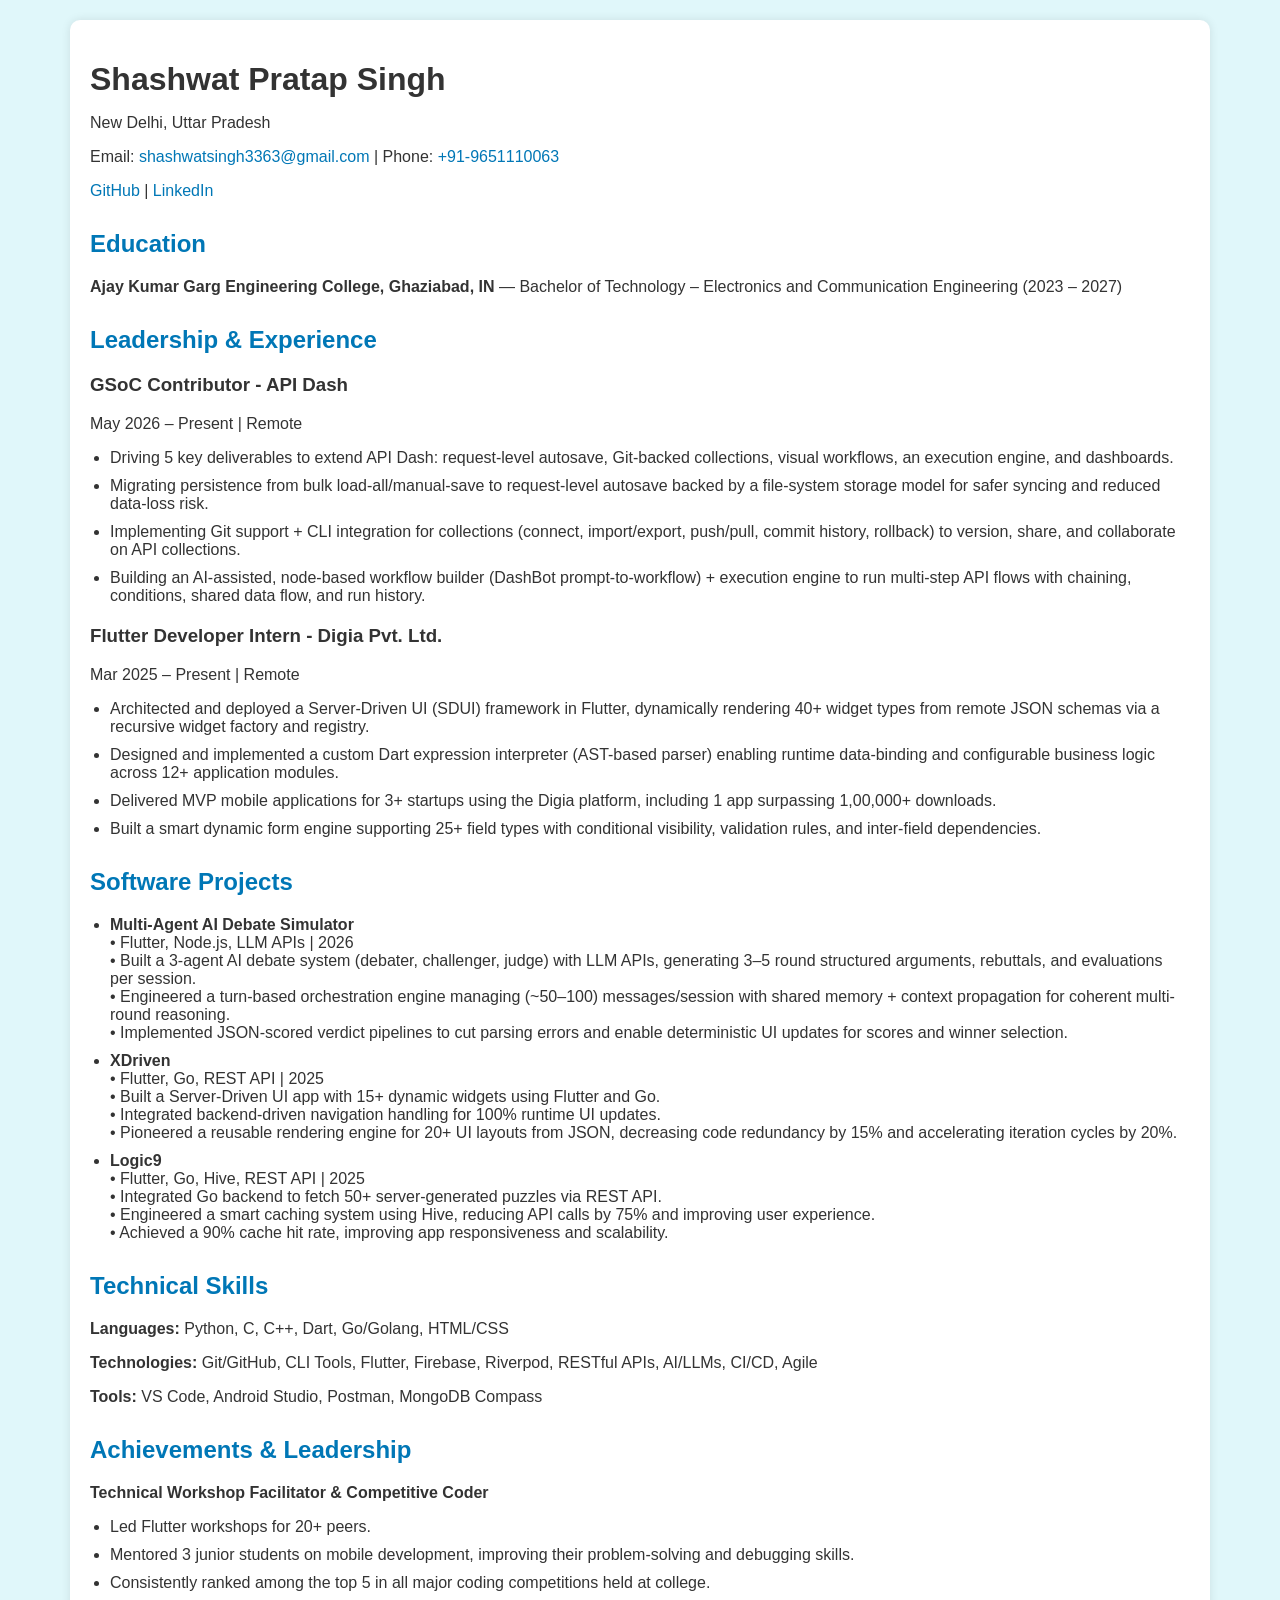
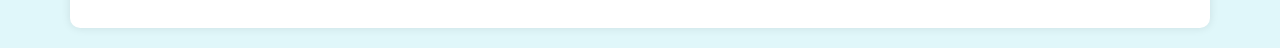
==== index.html @ ce2896d2 "update" ====
<!DOCTYPE html>
<html lang="en">

<head>
    <meta charset="UTF-8" />
    <meta name="viewport" content="width=device-width, initial-scale=1.0" />
    <title>Portfolio - Shashwat Pratap Singh</title>
    <style>
        body {
            background-color: #e0f7fa;
            font-family: Arial, sans-serif;
            margin: 20px;
            color: #333;
        }

        .container {
            max-width: 1100px;
            margin: auto;
            background-color: white;
            padding: 20px;
            border-radius: 10px;
            box-shadow: 0 0 10px rgba(0, 0, 0, 0.1);
        }

        h1 {
            margin-bottom: 5px;
        }

        h2 {
            margin-top: 30px;
            color: #0077b6;
        }

        h3 {
            margin-top: 20px;
        }

        a {
            color: #0077b6;
            text-decoration: none;
        }

        a:hover {
            text-decoration: underline;
        }

        ul {
            padding-left: 20px;
        }

        li {
            margin-bottom: 10px;
        }
    </style>
</head>

<body>
    <div class="container">
        <header>
            <h1>Shashwat Pratap Singh</h1>
            <p>New Delhi, Uttar Pradesh</p>
            <p>Email: <a href="mailto:shashwatsingh3363@gmail.com">shashwatsingh3363@gmail.com</a> | Phone: <a
                    href="tel:+919651110063">+91-9651110063</a></p>
            <p>
                <a href="https://github.com/shashwatxd" target="_blank">GitHub</a> |
                <a href="https://www.linkedin.com/in/shashwat-pratap-singh-93314632b/" target="_blank">LinkedIn</a>
            </p>
        </header>

        <section>
            <h2>Education</h2>
            <p><strong>Ajay Kumar Garg Engineering College, Ghaziabad, IN</strong> — Bachelor of Technology –
                Electronics and Communication Engineering (2023 – 2027)</p>
        </section>

        <section>
            <h2>Leadership & Experience</h2>

            <h3>GSoC Contributor - API Dash</h3>
            <p>May 2026 – Present | Remote</p>
            <ul>
                <li>Driving 5 key deliverables to extend API Dash: request-level autosave, Git-backed collections,
                    visual workflows, an execution engine, and dashboards.</li>
                <li>Migrating persistence from bulk load-all/manual-save to request-level autosave backed by a
                    file-system storage model for safer syncing and reduced data-loss risk.</li>
                <li>Implementing Git support + CLI integration for collections (connect, import/export, push/pull,
                    commit history, rollback) to version, share, and collaborate on API collections.</li>
                <li>Building an AI-assisted, node-based workflow builder (DashBot prompt-to-workflow) + execution
                    engine to run multi-step API flows with chaining, conditions, shared data flow, and run history.
                </li>
            </ul>

            <h3>Flutter Developer Intern - Digia Pvt. Ltd.</h3>
            <p>Mar 2025 – Present | Remote</p>
            <ul>
                <li>Architected and deployed a Server-Driven UI (SDUI) framework in Flutter, dynamically rendering 40+
                    widget types from remote JSON schemas via a recursive widget factory and registry.</li>
                <li>Designed and implemented a custom Dart expression interpreter (AST-based parser) enabling runtime
                    data-binding and configurable business logic across 12+ application modules.</li>
                <li>Delivered MVP mobile applications for 3+ startups using the Digia platform, including 1 app
                    surpassing 1,00,000+ downloads.</li>
                <li>Built a smart dynamic form engine supporting 25+ field types with conditional visibility,
                    validation rules, and inter-field dependencies.</li>
            </ul>
        </section>

        <section>
            <h2>Software Projects</h2>
            <ul>
                <li>
                    <strong>Multi-Agent AI Debate Simulator</strong><br>
                    • Flutter, Node.js, LLM APIs | 2026<br>
                    • Built a 3-agent AI debate system (debater, challenger, judge) with LLM APIs, generating 3–5
                    round structured arguments, rebuttals, and evaluations per session.<br>
                    • Engineered a turn-based orchestration engine managing (~50–100) messages/session with shared
                    memory + context propagation for coherent multi-round reasoning.<br>
                    • Implemented JSON-scored verdict pipelines to cut parsing errors and enable deterministic UI
                    updates for scores and winner selection.
                </li>
                <li>
                    <strong>XDriven</strong><br>
                    • Flutter, Go, REST API | 2025<br>
                    • Built a Server-Driven UI app with 15+ dynamic widgets using Flutter and Go.<br>
                    • Integrated backend-driven navigation handling for 100% runtime UI updates.<br>
                    • Pioneered a reusable rendering engine for 20+ UI layouts from JSON, decreasing code redundancy
                    by 15% and accelerating iteration cycles by 20%.
                </li>
                <li>
                    <strong>Logic9</strong><br>
                    • Flutter, Go, Hive, REST API | 2025<br>
                    • Integrated Go backend to fetch 50+ server-generated puzzles via REST API.<br>
                    • Engineered a smart caching system using Hive, reducing API calls by 75% and improving user
                    experience.<br>
                    • Achieved a 90% cache hit rate, improving app responsiveness and scalability.
                </li>
            </ul>
        </section>

        <section>
            <h2>Technical Skills</h2>
            <p><strong>Languages:</strong> Python, C, C++, Dart, Go/Golang, HTML/CSS</p>
            <p><strong>Technologies:</strong> Git/GitHub, CLI Tools, Flutter, Firebase, Riverpod, RESTful APIs, AI/LLMs,
                CI/CD, Agile</p>
            <p><strong>Tools:</strong> VS Code, Android Studio, Postman, MongoDB Compass</p>
        </section>

        <section>
            <h2>Achievements & Leadership</h2>
            <p><strong>Technical Workshop Facilitator & Competitive Coder</strong></p>
            <ul>
                <li>Led Flutter workshops for 20+ peers.</li>
                <li>Mentored 3 junior students on mobile development, improving their problem-solving and debugging
                    skills.</li>
                <li>Consistently ranked among the top 5 in all major coding competitions held at college.</li>
            </ul>
        </section>
    </div>
</body>

</html>
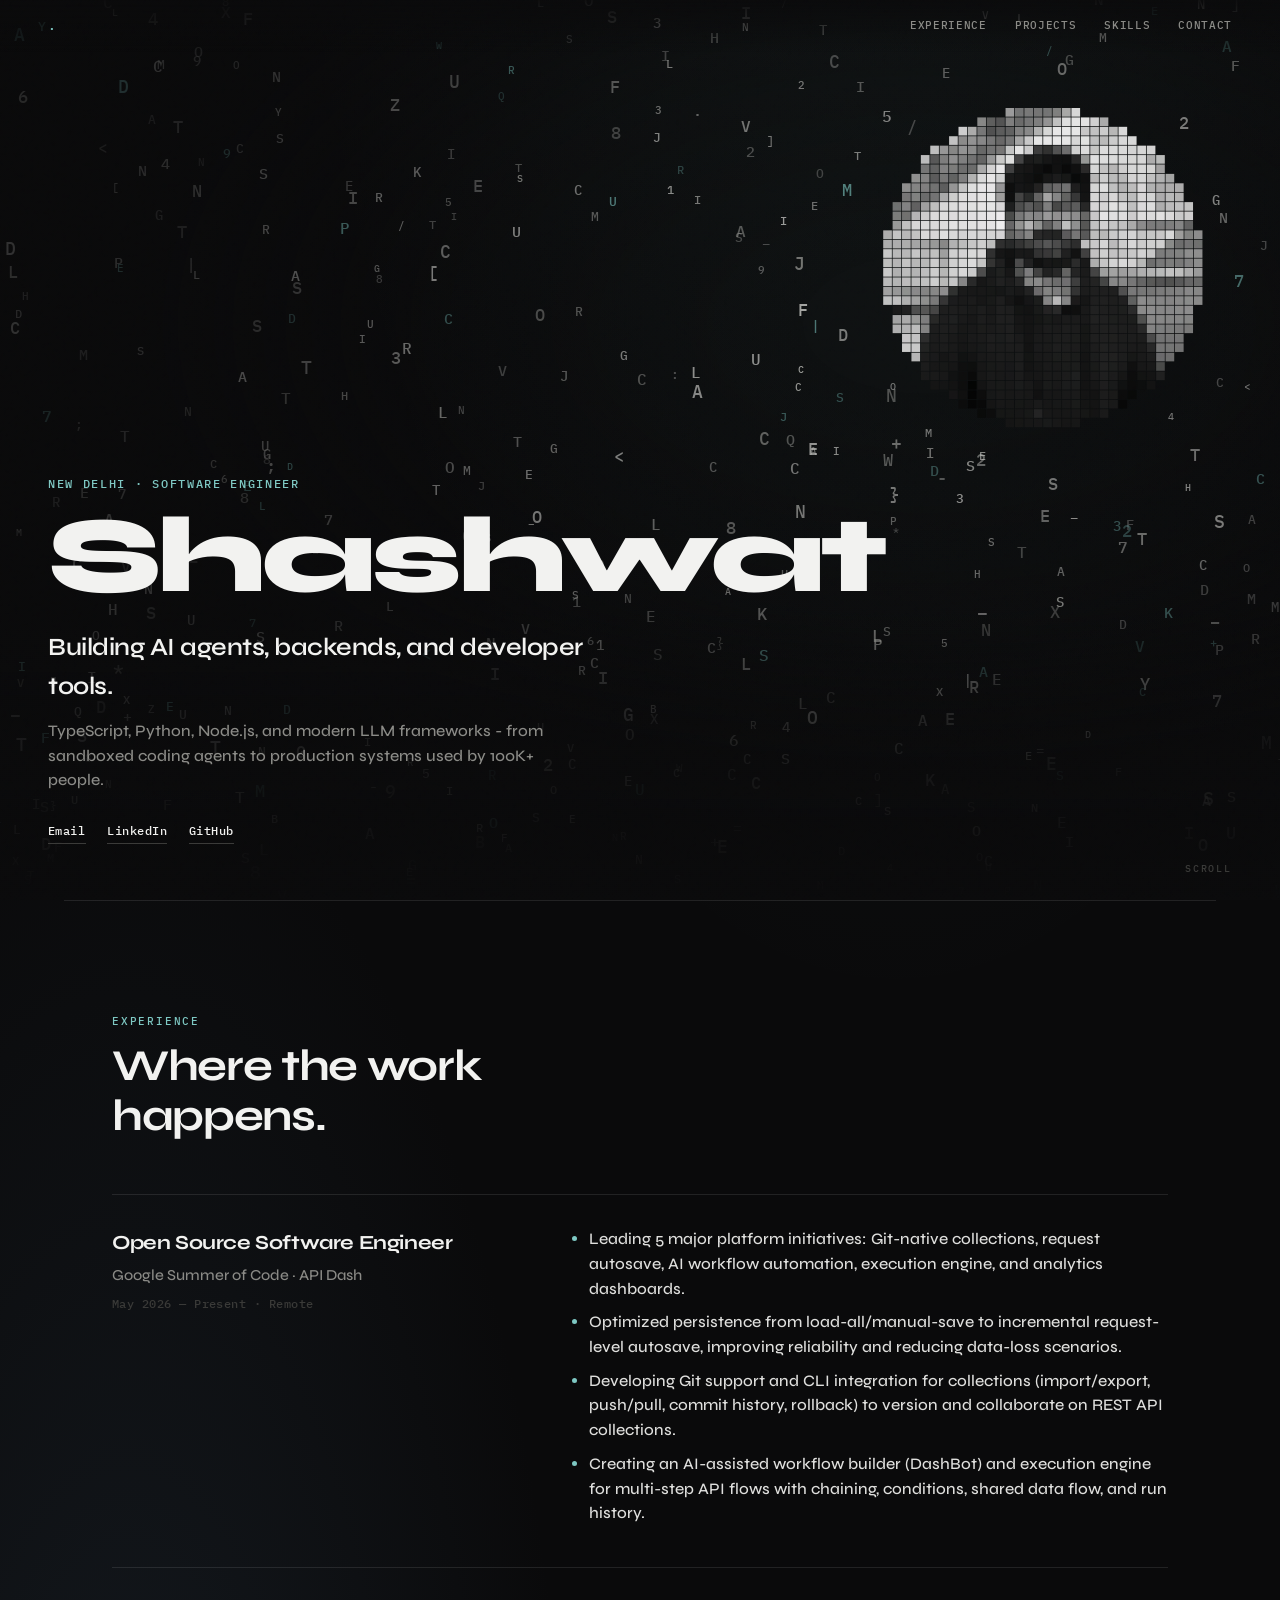
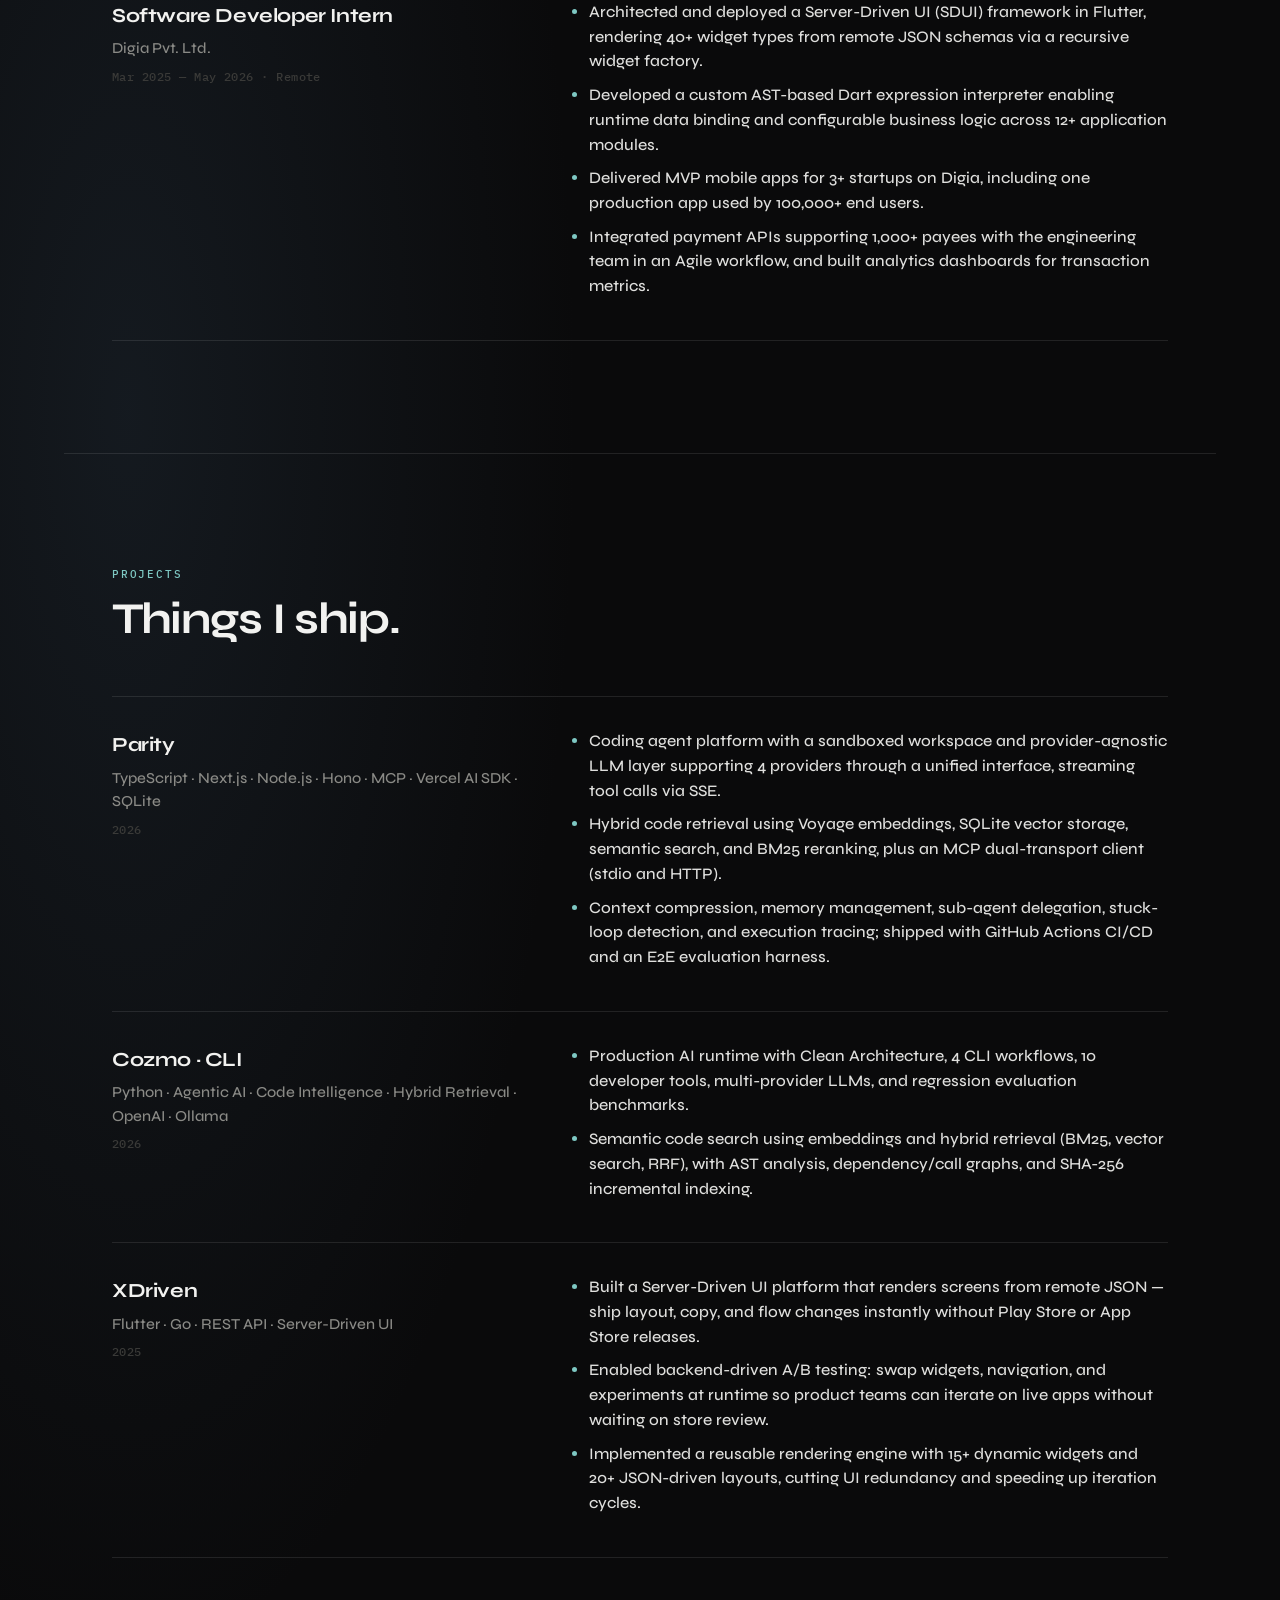
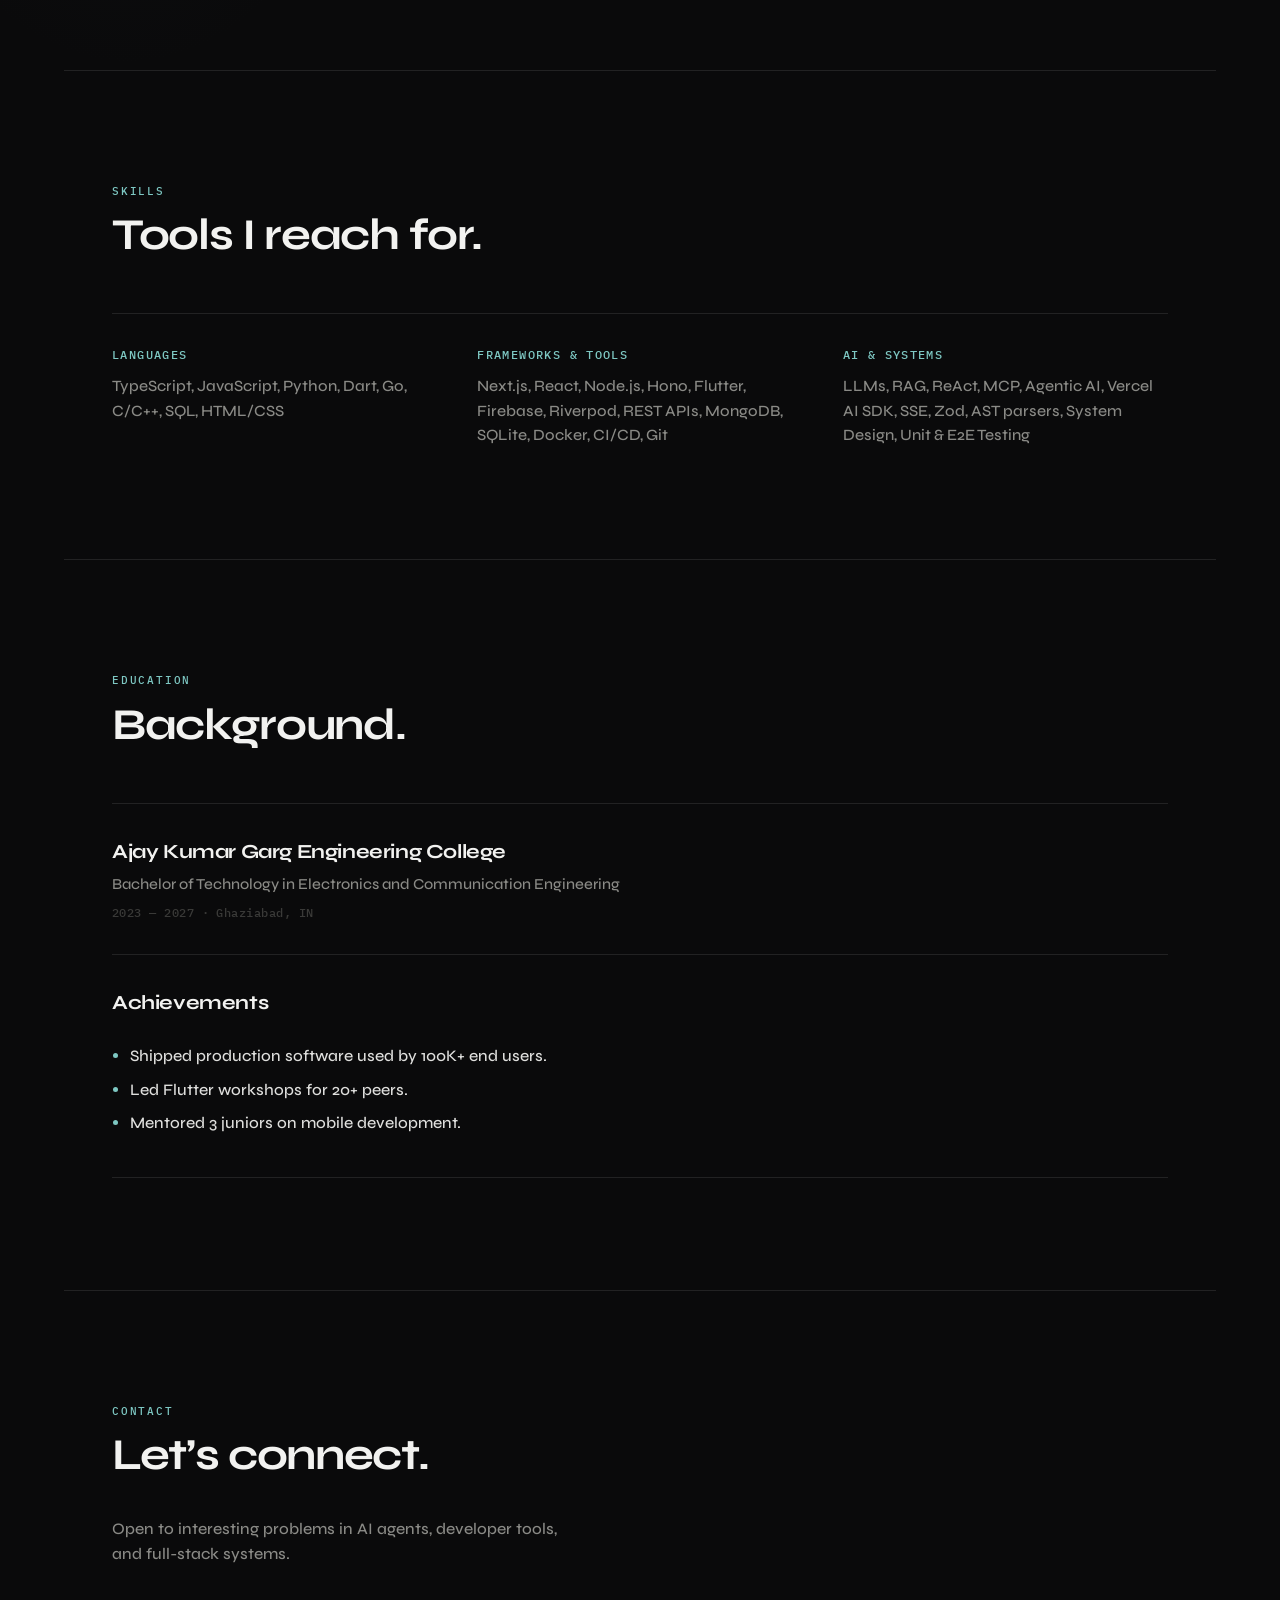
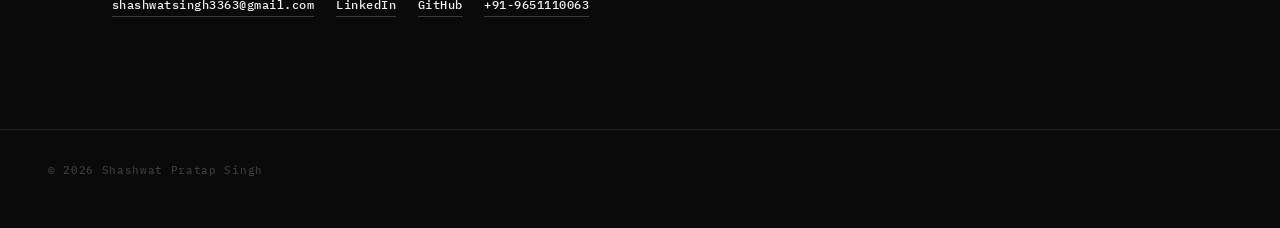
==== commit b22555cb: "update" ====
--- a/index.html
+++ b/index.html
@@ -1,160 +1,203 @@
 <!DOCTYPE html>
 <html lang="en">
-
 <head>
-    <meta charset="UTF-8" />
-    <meta name="viewport" content="width=device-width, initial-scale=1.0" />
-    <title>Portfolio - Shashwat Pratap Singh</title>
-    <style>
-        body {
-            background-color: #e0f7fa;
-            font-family: Arial, sans-serif;
-            margin: 20px;
-            color: #333;
-        }
-
-        .container {
-            max-width: 1100px;
-            margin: auto;
-            background-color: white;
-            padding: 20px;
-            border-radius: 10px;
-            box-shadow: 0 0 10px rgba(0, 0, 0, 0.1);
-        }
-
-        h1 {
-            margin-bottom: 5px;
-        }
-
-        h2 {
-            margin-top: 30px;
-            color: #0077b6;
-        }
-
-        h3 {
-            margin-top: 20px;
-        }
-
-        a {
-            color: #0077b6;
-            text-decoration: none;
-        }
-
-        a:hover {
-            text-decoration: underline;
-        }
-
-        ul {
-            padding-left: 20px;
-        }
-
-        li {
-            margin-bottom: 10px;
-        }
-    </style>
+  <meta charset="UTF-8" />
+  <meta name="viewport" content="width=device-width, initial-scale=1.0" />
+  <meta name="description" content="Shashwat Pratap Singh — Software Engineer building AI agents, backends, and developer tools." />
+  <title>Shashwat Pratap Singh</title>
+  <link rel="preconnect" href="https://fonts.googleapis.com" />
+  <link rel="preconnect" href="https://fonts.gstatic.com" crossorigin />
+  <link href="https://fonts.googleapis.com/css2?family=IBM+Plex+Mono:wght@400;500&family=Syne:wght@500;600;700;800&display=swap" rel="stylesheet" />
+  <link rel="stylesheet" href="styles.css" />
 </head>
-
 <body>
-    <div class="container">
-        <header>
-            <h1>Shashwat Pratap Singh</h1>
-            <p>New Delhi, Uttar Pradesh</p>
-            <p>Email: <a href="mailto:shashwatsingh3363@gmail.com">shashwatsingh3363@gmail.com</a> | Phone: <a
-                    href="tel:+919651110063">+91-9651110063</a></p>
-            <p>
-                <a href="https://github.com/shashwatxd" target="_blank">GitHub</a> |
-                <a href="https://www.linkedin.com/in/shashwat-pratap-singh-93314632b/" target="_blank">LinkedIn</a>
-            </p>
-        </header>
-
-        <section>
-            <h2>Education</h2>
-            <p><strong>Ajay Kumar Garg Engineering College, Ghaziabad, IN</strong> — Bachelor of Technology –
-                Electronics and Communication Engineering (2023 – 2027)</p>
-        </section>
-
-        <section>
-            <h2>Leadership & Experience</h2>
-
-            <h3>GSoC Contributor - API Dash</h3>
-            <p>May 2026 – Present | Remote</p>
-            <ul>
-                <li>Driving 5 key deliverables to extend API Dash: request-level autosave, Git-backed collections,
-                    visual workflows, an execution engine, and dashboards.</li>
-                <li>Migrating persistence from bulk load-all/manual-save to request-level autosave backed by a
-                    file-system storage model for safer syncing and reduced data-loss risk.</li>
-                <li>Implementing Git support + CLI integration for collections (connect, import/export, push/pull,
-                    commit history, rollback) to version, share, and collaborate on API collections.</li>
-                <li>Building an AI-assisted, node-based workflow builder (DashBot prompt-to-workflow) + execution
-                    engine to run multi-step API flows with chaining, conditions, shared data flow, and run history.
-                </li>
-            </ul>
-
-            <h3>Flutter Developer Intern - Digia Pvt. Ltd.</h3>
-            <p>Mar 2025 – Present | Remote</p>
-            <ul>
-                <li>Architected and deployed a Server-Driven UI (SDUI) framework in Flutter, dynamically rendering 40+
-                    widget types from remote JSON schemas via a recursive widget factory and registry.</li>
-                <li>Designed and implemented a custom Dart expression interpreter (AST-based parser) enabling runtime
-                    data-binding and configurable business logic across 12+ application modules.</li>
-                <li>Delivered MVP mobile applications for 3+ startups using the Digia platform, including 1 app
-                    surpassing 1,00,000+ downloads.</li>
-                <li>Built a smart dynamic form engine supporting 25+ field types with conditional visibility,
-                    validation rules, and inter-field dependencies.</li>
-            </ul>
-        </section>
-
-        <section>
-            <h2>Software Projects</h2>
-            <ul>
-                <li>
-                    <strong>Multi-Agent AI Debate Simulator</strong><br>
-                    • Flutter, Node.js, LLM APIs | 2026<br>
-                    • Built a 3-agent AI debate system (debater, challenger, judge) with LLM APIs, generating 3–5
-                    round structured arguments, rebuttals, and evaluations per session.<br>
-                    • Engineered a turn-based orchestration engine managing (~50–100) messages/session with shared
-                    memory + context propagation for coherent multi-round reasoning.<br>
-                    • Implemented JSON-scored verdict pipelines to cut parsing errors and enable deterministic UI
-                    updates for scores and winner selection.
-                </li>
-                <li>
-                    <strong>XDriven</strong><br>
-                    • Flutter, Go, REST API | 2025<br>
-                    • Built a Server-Driven UI app with 15+ dynamic widgets using Flutter and Go.<br>
-                    • Integrated backend-driven navigation handling for 100% runtime UI updates.<br>
-                    • Pioneered a reusable rendering engine for 20+ UI layouts from JSON, decreasing code redundancy
-                    by 15% and accelerating iteration cycles by 20%.
-                </li>
-                <li>
-                    <strong>Logic9</strong><br>
-                    • Flutter, Go, Hive, REST API | 2025<br>
-                    • Integrated Go backend to fetch 50+ server-generated puzzles via REST API.<br>
-                    • Engineered a smart caching system using Hive, reducing API calls by 75% and improving user
-                    experience.<br>
-                    • Achieved a 90% cache hit rate, improving app responsiveness and scalability.
-                </li>
-            </ul>
-        </section>
-
-        <section>
-            <h2>Technical Skills</h2>
-            <p><strong>Languages:</strong> Python, C, C++, Dart, Go/Golang, HTML/CSS</p>
-            <p><strong>Technologies:</strong> Git/GitHub, CLI Tools, Flutter, Firebase, Riverpod, RESTful APIs, AI/LLMs,
-                CI/CD, Agile</p>
-            <p><strong>Tools:</strong> VS Code, Android Studio, Postman, MongoDB Compass</p>
-        </section>
-
-        <section>
-            <h2>Achievements & Leadership</h2>
-            <p><strong>Technical Workshop Facilitator & Competitive Coder</strong></p>
-            <ul>
-                <li>Led Flutter workshops for 20+ peers.</li>
-                <li>Mentored 3 junior students on mobile development, improving their problem-solving and debugging
-                    skills.</li>
-                <li>Consistently ranked among the top 5 in all major coding competitions held at college.</li>
-            </ul>
-        </section>
-    </div>
+  <div class="scroll-progress" id="scrollProgress" aria-hidden="true"></div>
+  <div class="grain" aria-hidden="true"></div>
+
+  <header class="site-nav">
+    <a class="nav-brand" href="#top">.</a>
+    <nav>
+      <a href="#experience">Experience</a>
+      <a href="#projects">Projects</a>
+      <a href="#skills">Skills</a>
+      <a href="#contact">Contact</a>
+    </nav>
+  </header>
+
+  <main id="top">
+    <section class="hero" aria-label="Introduction">
+      <canvas id="letterField" class="letter-field" aria-hidden="true"></canvas>
+      <canvas id="pixelPortrait" class="pixel-field" aria-hidden="true"></canvas>
+      <div class="hero-vignette" aria-hidden="true"></div>
+
+      <!-- Anchor for circular portrait target (pixels assemble here) -->
+      <div class="hero-portrait" id="heroPortrait" aria-hidden="true"></div>
+
+      <div class="hero-content">
+        <p class="eyebrow">New Delhi · Software Engineer</p>
+        <h1 class="brand">Shashwat</h1>
+        <p class="role">Building AI agents, backends, and developer tools.</p>
+        <p class="lede">
+          TypeScript, Python, Node.js, and modern LLM frameworks - from sandboxed coding agents
+          to production systems used by 100K+ people.
+        </p>
+        <div class="hero-links">
+          <a href="mailto:shashwatsingh3363@gmail.com">Email</a>
+          <a href="https://linkedin.com/in/shashwatxd" target="_blank" rel="noopener noreferrer">LinkedIn</a>
+          <a href="https://github.com/shashwatxd" target="_blank" rel="noopener noreferrer">GitHub</a>
+        </div>
+      </div>
+
+      <p class="scroll-cue" aria-hidden="true">Scroll</p>
+    </section>
+
+    <section id="experience" class="section reveal">
+      <div class="section-head">
+        <p class="section-label">Experience</p>
+        <h2>Where the work happens.</h2>
+      </div>
+
+      <article class="entry reveal-child">
+        <div class="entry-meta">
+          <h3>Open Source Software Engineer</h3>
+          <p class="org">Google Summer of Code · API Dash</p>
+          <p class="when">May 2026 — Present · Remote</p>
+        </div>
+        <ul>
+          <li>Leading 5 major platform initiatives: Git-native collections, request autosave, AI workflow automation, execution engine, and analytics dashboards.</li>
+          <li>Optimized persistence from load-all/manual-save to incremental request-level autosave, improving reliability and reducing data-loss scenarios.</li>
+          <li>Developing Git support and CLI integration for collections (import/export, push/pull, commit history, rollback) to version and collaborate on REST API collections.</li>
+          <li>Creating an AI-assisted workflow builder (DashBot) and execution engine for multi-step API flows with chaining, conditions, shared data flow, and run history.</li>
+        </ul>
+      </article>
+
+      <article class="entry reveal-child">
+        <div class="entry-meta">
+          <h3>Software Developer Intern</h3>
+          <p class="org">Digia Pvt. Ltd.</p>
+          <p class="when">Mar 2025 — May 2026 · Remote</p>
+        </div>
+        <ul>
+          <li>Architected and deployed a Server-Driven UI (SDUI) framework in Flutter, rendering 40+ widget types from remote JSON schemas via a recursive widget factory.</li>
+          <li>Developed a custom AST-based Dart expression interpreter enabling runtime data binding and configurable business logic across 12+ application modules.</li>
+          <li>Delivered MVP mobile apps for 3+ startups on Digia, including one production app used by 100,000+ end users.</li>
+          <li>Integrated payment APIs supporting 1,000+ payees with the engineering team in an Agile workflow, and built analytics dashboards for transaction metrics.</li>
+        </ul>
+      </article>
+    </section>
+
+    <section id="projects" class="section reveal">
+      <div class="section-head">
+        <p class="section-label">Projects</p>
+        <h2>Things I ship.</h2>
+      </div>
+
+      <article class="entry reveal-child">
+        <div class="entry-meta">
+          <h3>Parity</h3>
+          <p class="org">TypeScript · Next.js · Node.js · Hono · MCP · Vercel AI SDK · SQLite</p>
+          <p class="when">2026</p>
+        </div>
+        <ul>
+          <li>Coding agent platform with a sandboxed workspace and provider-agnostic LLM layer supporting 4 providers through a unified interface, streaming tool calls via SSE.</li>
+          <li>Hybrid code retrieval using Voyage embeddings, SQLite vector storage, semantic search, and BM25 reranking, plus an MCP dual-transport client (stdio and HTTP).</li>
+          <li>Context compression, memory management, sub-agent delegation, stuck-loop detection, and execution tracing; shipped with GitHub Actions CI/CD and an E2E evaluation harness.</li>
+        </ul>
+      </article>
+
+      <article class="entry reveal-child">
+        <div class="entry-meta">
+          <h3>Cozmo · CLI</h3>
+          <p class="org">Python · Agentic AI · Code Intelligence · Hybrid Retrieval · OpenAI · Ollama</p>
+          <p class="when">2026</p>
+        </div>
+        <ul>
+          <li>Production AI runtime with Clean Architecture, 4 CLI workflows, 10 developer tools, multi-provider LLMs, and regression evaluation benchmarks.</li>
+          <li>Semantic code search using embeddings and hybrid retrieval (BM25, vector search, RRF), with AST analysis, dependency/call graphs, and SHA-256 incremental indexing.</li>
+        </ul>
+      </article>
+
+      <article class="entry reveal-child">
+        <div class="entry-meta">
+          <h3>XDriven</h3>
+          <p class="org">Flutter · Go · REST API · Server-Driven UI</p>
+          <p class="when">2025</p>
+        </div>
+        <ul>
+          <li>Built a Server-Driven UI platform that renders screens from remote JSON — ship layout, copy, and flow changes instantly without Play Store or App Store releases.</li>
+          <li>Enabled backend-driven A/B testing: swap widgets, navigation, and experiments at runtime so product teams can iterate on live apps without waiting on store review.</li>
+          <li>Implemented a reusable rendering engine with 15+ dynamic widgets and 20+ JSON-driven layouts, cutting UI redundancy and speeding up iteration cycles.</li>
+        </ul>
+      </article>
+    </section>
+
+    <section id="skills" class="section reveal">
+      <div class="section-head">
+        <p class="section-label">Skills</p>
+        <h2>Tools I reach for.</h2>
+      </div>
+
+      <div class="skill-grid">
+        <div class="reveal-child">
+          <h3>Languages</h3>
+          <p>TypeScript, JavaScript, Python, Dart, Go, C/C++, SQL, HTML/CSS</p>
+        </div>
+        <div class="reveal-child">
+          <h3>Frameworks &amp; Tools</h3>
+          <p>Next.js, React, Node.js, Hono, Flutter, Firebase, Riverpod, REST APIs, MongoDB, SQLite, Docker, CI/CD, Git</p>
+        </div>
+        <div class="reveal-child">
+          <h3>AI &amp; Systems</h3>
+          <p>LLMs, RAG, ReAct, MCP, Agentic AI, Vercel AI SDK, SSE, Zod, AST parsers, System Design, Unit &amp; E2E Testing</p>
+        </div>
+      </div>
+    </section>
+
+    <section id="education" class="section reveal">
+      <div class="section-head">
+        <p class="section-label">Education</p>
+        <h2>Background.</h2>
+      </div>
+
+      <article class="entry entry--compact reveal-child">
+        <div class="entry-meta">
+          <h3>Ajay Kumar Garg Engineering College</h3>
+          <p class="org">Bachelor of Technology in Electronics and Communication Engineering</p>
+          <p class="when">2023 — 2027 · Ghaziabad, IN</p>
+        </div>
+      </article>
+
+      <article class="entry entry--compact reveal-child">
+        <div class="entry-meta">
+          <h3>Achievements</h3>
+        </div>
+        <ul>
+          <li>Shipped production software used by 100K+ end users.</li>
+          <li>Led Flutter workshops for 20+ peers.</li>
+          <li>Mentored 3 juniors on mobile development.</li>
+        </ul>
+      </article>
+    </section>
+
+    <section id="contact" class="section contact reveal">
+      <div class="section-head">
+        <p class="section-label">Contact</p>
+        <h2>Let’s connect.</h2>
+      </div>
+      <p class="contact-lede reveal-child">Open to interesting problems in AI agents, developer tools, and full-stack systems.</p>
+      <div class="hero-links reveal-child">
+        <a href="mailto:shashwatsingh3363@gmail.com">shashwatsingh3363@gmail.com</a>
+        <a href="https://linkedin.com/in/shashwatxd" target="_blank" rel="noopener noreferrer">LinkedIn</a>
+        <a href="https://github.com/shashwatxd" target="_blank" rel="noopener noreferrer">GitHub</a>
+        <a href="tel:+919651110063">+91-9651110063</a>
+      </div>
+    </section>
+  </main>
+
+  <footer class="site-footer">
+    <p>© <span id="year"></span> Shashwat Pratap Singh</p>
+  </footer>
+
+  <script src="main.js"></script>
 </body>
-
 </html>
--- a/styles.css
+++ b/styles.css
@@ -0,0 +1,471 @@
+:root {
+  --bg: #0a0a0b;
+  --bg-elevated: #111113;
+  --text: #f2f2f0;
+  --muted: #8a8a86;
+  --faint: #3a3a38;
+  --accent: #7ec8c3;
+  --accent-dim: rgba(126, 200, 195, 0.14);
+  --rule: rgba(242, 242, 240, 0.1);
+  --font-display: "Syne", system-ui, sans-serif;
+  --font-mono: "IBM Plex Mono", ui-monospace, monospace;
+  --max: 72rem;
+  --pad: clamp(1.25rem, 4vw, 3rem);
+}
+
+*,
+*::before,
+*::after {
+  box-sizing: border-box;
+}
+
+html {
+  scroll-behavior: smooth;
+}
+
+body {
+  margin: 0;
+  min-height: 100vh;
+  background:
+    radial-gradient(ellipse 90% 55% at 70% -10%, rgba(126, 200, 195, 0.08), transparent 55%),
+    radial-gradient(ellipse 70% 50% at 10% 40%, rgba(40, 55, 70, 0.35), transparent 50%),
+    var(--bg);
+  color: var(--text);
+  font-family: var(--font-display);
+  font-weight: 500;
+  line-height: 1.55;
+  -webkit-font-smoothing: antialiased;
+}
+
+a {
+  color: inherit;
+  text-decoration: none;
+}
+
+a:hover {
+  color: var(--accent);
+}
+
+ul {
+  margin: 0;
+  padding-left: 1.1rem;
+}
+
+li {
+  margin-bottom: 0.55rem;
+  color: color-mix(in srgb, var(--text) 82%, var(--muted));
+}
+
+li::marker {
+  color: var(--accent);
+}
+
+.grain {
+  pointer-events: none;
+  position: fixed;
+  inset: 0;
+  z-index: 50;
+  opacity: 0.045;
+  background-image: url("data:image/svg+xml,%3Csvg viewBox='0 0 200 200' xmlns='http://www.w3.org/2000/svg'%3E%3Cfilter id='n'%3E%3CfeTurbulence type='fractalNoise' baseFrequency='0.85' numOctaves='4' stitchTiles='stitch'/%3E%3C/filter%3E%3Crect width='100%25' height='100%25' filter='url(%23n)'/%3E%3C/svg%3E");
+  mix-blend-mode: overlay;
+}
+
+/* ——— Nav ——— */
+.site-nav {
+  position: fixed;
+  top: 0;
+  left: 0;
+  right: 0;
+  z-index: 40;
+  display: flex;
+  align-items: center;
+  justify-content: space-between;
+  padding: 1rem var(--pad);
+  background: linear-gradient(to bottom, rgba(10, 10, 11, 0.92), transparent);
+}
+
+.nav-brand {
+  font-family: var(--font-mono);
+  font-size: 0.8rem;
+  letter-spacing: 0.12em;
+  color: var(--accent);
+}
+
+.site-nav nav {
+  display: flex;
+  gap: clamp(0.85rem, 2.5vw, 1.75rem);
+}
+
+.site-nav nav a {
+  font-family: var(--font-mono);
+  font-size: 0.7rem;
+  letter-spacing: 0.06em;
+  text-transform: uppercase;
+  color: var(--muted);
+}
+
+.site-nav nav a:hover {
+  color: var(--text);
+}
+
+/* ——— Hero ——— */
+.hero {
+  position: relative;
+  min-height: 100svh;
+  display: flex;
+  flex-direction: column;
+  justify-content: flex-end;
+  padding: 6rem var(--pad) 3.5rem;
+  overflow: hidden;
+}
+
+.letter-field,
+.pixel-field {
+  position: absolute;
+  inset: 0;
+  width: 100%;
+  height: 100%;
+  z-index: 0;
+  pointer-events: none;
+}
+
+.pixel-field {
+  z-index: 2;
+}
+
+.hero-vignette {
+  position: absolute;
+  inset: 0;
+  z-index: 1;
+  pointer-events: none;
+  background:
+    radial-gradient(ellipse 60% 50% at 72% 36%, transparent 15%, rgba(10, 10, 11, 0.25) 65%, rgba(10, 10, 11, 0.75) 100%),
+    linear-gradient(to top, var(--bg) 0%, transparent 32%);
+}
+
+.hero-portrait {
+  position: absolute;
+  z-index: 2;
+  top: 12%;
+  right: max(1.25rem, 6vw);
+  width: min(42vw, 20rem);
+  aspect-ratio: 1;
+  border-radius: 50%;
+  pointer-events: none;
+  background: transparent;
+  box-shadow: none;
+  transition: box-shadow 0.35s ease;
+}
+
+.hero-portrait.is-built {
+  box-shadow:
+    0 0 0 1.5px rgba(126, 200, 195, 0.85),
+    0 0 0 6px rgba(126, 200, 195, 0.12),
+    0 18px 40px rgba(0, 0, 0, 0.4);
+}
+
+.hero-content {
+  position: relative;
+  z-index: 3;
+  max-width: 36rem;
+}
+
+.scroll-cue {
+  z-index: 3;
+}
+
+@media (max-width: 820px) {
+  .hero-portrait {
+    top: 8%;
+    right: 50%;
+    transform: translateX(50%);
+    width: min(52vw, 12.5rem);
+  }
+}
+
+.eyebrow {
+  margin: 0 0 0.85rem;
+  font-family: var(--font-mono);
+  font-size: 0.75rem;
+  letter-spacing: 0.14em;
+  text-transform: uppercase;
+  color: var(--accent);
+}
+
+.brand {
+  margin: 0;
+  font-size: clamp(2.85rem, 11vw, 6.75rem);
+  font-weight: 800;
+  line-height: 0.92;
+  letter-spacing: -0.045em;
+  color: var(--text);
+}
+
+.role {
+  margin: 1.35rem 0 0;
+  font-size: clamp(1.15rem, 2.4vw, 1.55rem);
+  font-weight: 600;
+  letter-spacing: -0.02em;
+  color: var(--text);
+}
+
+.lede {
+  margin: 0.85rem 0 0;
+  max-width: 32rem;
+  font-size: 1rem;
+  font-weight: 500;
+  color: var(--muted);
+}
+
+.hero-links {
+  display: flex;
+  flex-wrap: wrap;
+  gap: 0.65rem 1.35rem;
+  margin-top: 1.75rem;
+}
+
+.hero-links a {
+  font-family: var(--font-mono);
+  font-size: 0.78rem;
+  letter-spacing: 0.04em;
+  color: var(--text);
+  border-bottom: 1px solid var(--faint);
+  padding-bottom: 0.15rem;
+  transition: border-color 0.2s ease, color 0.2s ease;
+}
+
+.hero-links a:hover {
+  color: var(--accent);
+  border-color: var(--accent);
+}
+
+.scroll-cue {
+  position: absolute;
+  bottom: 1.5rem;
+  right: var(--pad);
+  z-index: 2;
+  margin: 0;
+  font-family: var(--font-mono);
+  font-size: 0.65rem;
+  letter-spacing: 0.18em;
+  text-transform: uppercase;
+  color: var(--faint);
+  animation: cue-pulse 2.4s ease-in-out infinite;
+}
+
+@keyframes cue-pulse {
+  0%,
+  100% {
+    opacity: 0.35;
+    transform: translateY(0);
+  }
+  50% {
+    opacity: 0.85;
+    transform: translateY(4px);
+  }
+}
+
+@media (prefers-reduced-motion: reduce) {
+  .scroll-cue {
+    animation: none;
+  }
+
+  html {
+    scroll-behavior: auto;
+  }
+}
+
+/* ——— Sections ——— */
+.section {
+  max-width: var(--max);
+  margin: 0 auto;
+  padding: clamp(4rem, 10vw, 7rem) var(--pad);
+  border-top: 1px solid var(--rule);
+}
+
+.section-head {
+  margin-bottom: clamp(2rem, 5vw, 3.25rem);
+  max-width: 28rem;
+}
+
+.section-label {
+  margin: 0 0 0.65rem;
+  font-family: var(--font-mono);
+  font-size: 0.7rem;
+  letter-spacing: 0.16em;
+  text-transform: uppercase;
+  color: var(--accent);
+}
+
+.section-head h2 {
+  margin: 0;
+  font-size: clamp(1.85rem, 4vw, 2.75rem);
+  font-weight: 700;
+  letter-spacing: -0.03em;
+  line-height: 1.15;
+}
+
+.entry {
+  display: grid;
+  grid-template-columns: minmax(0, 0.95fr) minmax(0, 1.35fr);
+  gap: 1.25rem 2.5rem;
+  padding: 2rem 0;
+  border-top: 1px solid var(--rule);
+}
+
+.entry:last-child {
+  border-bottom: 1px solid var(--rule);
+}
+
+.entry--compact {
+  grid-template-columns: 1fr;
+}
+
+.entry-meta h3 {
+  margin: 0 0 0.4rem;
+  font-size: 1.25rem;
+  font-weight: 700;
+  letter-spacing: -0.02em;
+}
+
+.org {
+  margin: 0;
+  font-size: 0.95rem;
+  color: var(--muted);
+}
+
+.when {
+  margin: 0.45rem 0 0;
+  font-family: var(--font-mono);
+  font-size: 0.72rem;
+  letter-spacing: 0.04em;
+  color: var(--faint);
+}
+
+.skill-grid {
+  display: grid;
+  grid-template-columns: repeat(3, minmax(0, 1fr));
+  gap: 2rem 2.5rem;
+  padding-top: 0.5rem;
+  border-top: 1px solid var(--rule);
+}
+
+.skill-grid h3 {
+  margin: 1.5rem 0 0.65rem;
+  font-family: var(--font-mono);
+  font-size: 0.72rem;
+  font-weight: 500;
+  letter-spacing: 0.12em;
+  text-transform: uppercase;
+  color: var(--accent);
+}
+
+.skill-grid p {
+  margin: 0;
+  color: var(--muted);
+  font-size: 0.98rem;
+}
+
+.contact-lede {
+  margin: -1rem 0 1.75rem;
+  max-width: 28rem;
+  color: var(--muted);
+}
+
+.site-footer {
+  padding: 2rem var(--pad) 3rem;
+  border-top: 1px solid var(--rule);
+}
+
+.site-footer p {
+  margin: 0;
+  font-family: var(--font-mono);
+  font-size: 0.7rem;
+  letter-spacing: 0.06em;
+  color: var(--faint);
+}
+
+/* ——— Reveal ——— */
+.scroll-progress {
+  position: fixed;
+  top: 0;
+  left: 0;
+  height: 2px;
+  width: 0%;
+  z-index: 60;
+  background: var(--accent);
+  transform-origin: left center;
+  pointer-events: none;
+}
+
+.reveal {
+  opacity: 0;
+  transform: translateY(2rem);
+  transition: opacity 0.75s cubic-bezier(0.22, 1, 0.36, 1),
+    transform 0.75s cubic-bezier(0.22, 1, 0.36, 1);
+}
+
+.reveal.is-visible {
+  opacity: 1;
+  transform: none;
+}
+
+.reveal-child {
+  opacity: 0;
+  transform: translateY(1.5rem);
+  transition: opacity 0.65s cubic-bezier(0.22, 1, 0.36, 1),
+    transform 0.65s cubic-bezier(0.22, 1, 0.36, 1);
+}
+
+.reveal.is-visible .reveal-child {
+  opacity: 1;
+  transform: none;
+}
+
+@media (prefers-reduced-motion: reduce) {
+  .reveal,
+  .reveal-child {
+    opacity: 1;
+    transform: none;
+    transition: none;
+  }
+
+  .reveal.is-visible .reveal-child {
+    transition-delay: 0s;
+  }
+
+  .scroll-progress {
+    display: none;
+  }
+}
+
+/* ——— Responsive ——— */
+@media (max-width: 820px) {
+  .entry {
+    grid-template-columns: 1fr;
+    gap: 0.85rem;
+  }
+
+  .skill-grid {
+    grid-template-columns: 1fr;
+    gap: 0.25rem;
+  }
+
+  .site-nav nav a:nth-child(n + 3) {
+    display: none;
+  }
+}
+
+@media (max-width: 520px) {
+  .hero {
+    padding-bottom: 4.5rem;
+  }
+
+  .brand {
+    font-size: clamp(3.2rem, 18vw, 4.5rem);
+  }
+
+  .site-nav nav {
+    gap: 1rem;
+  }
+}
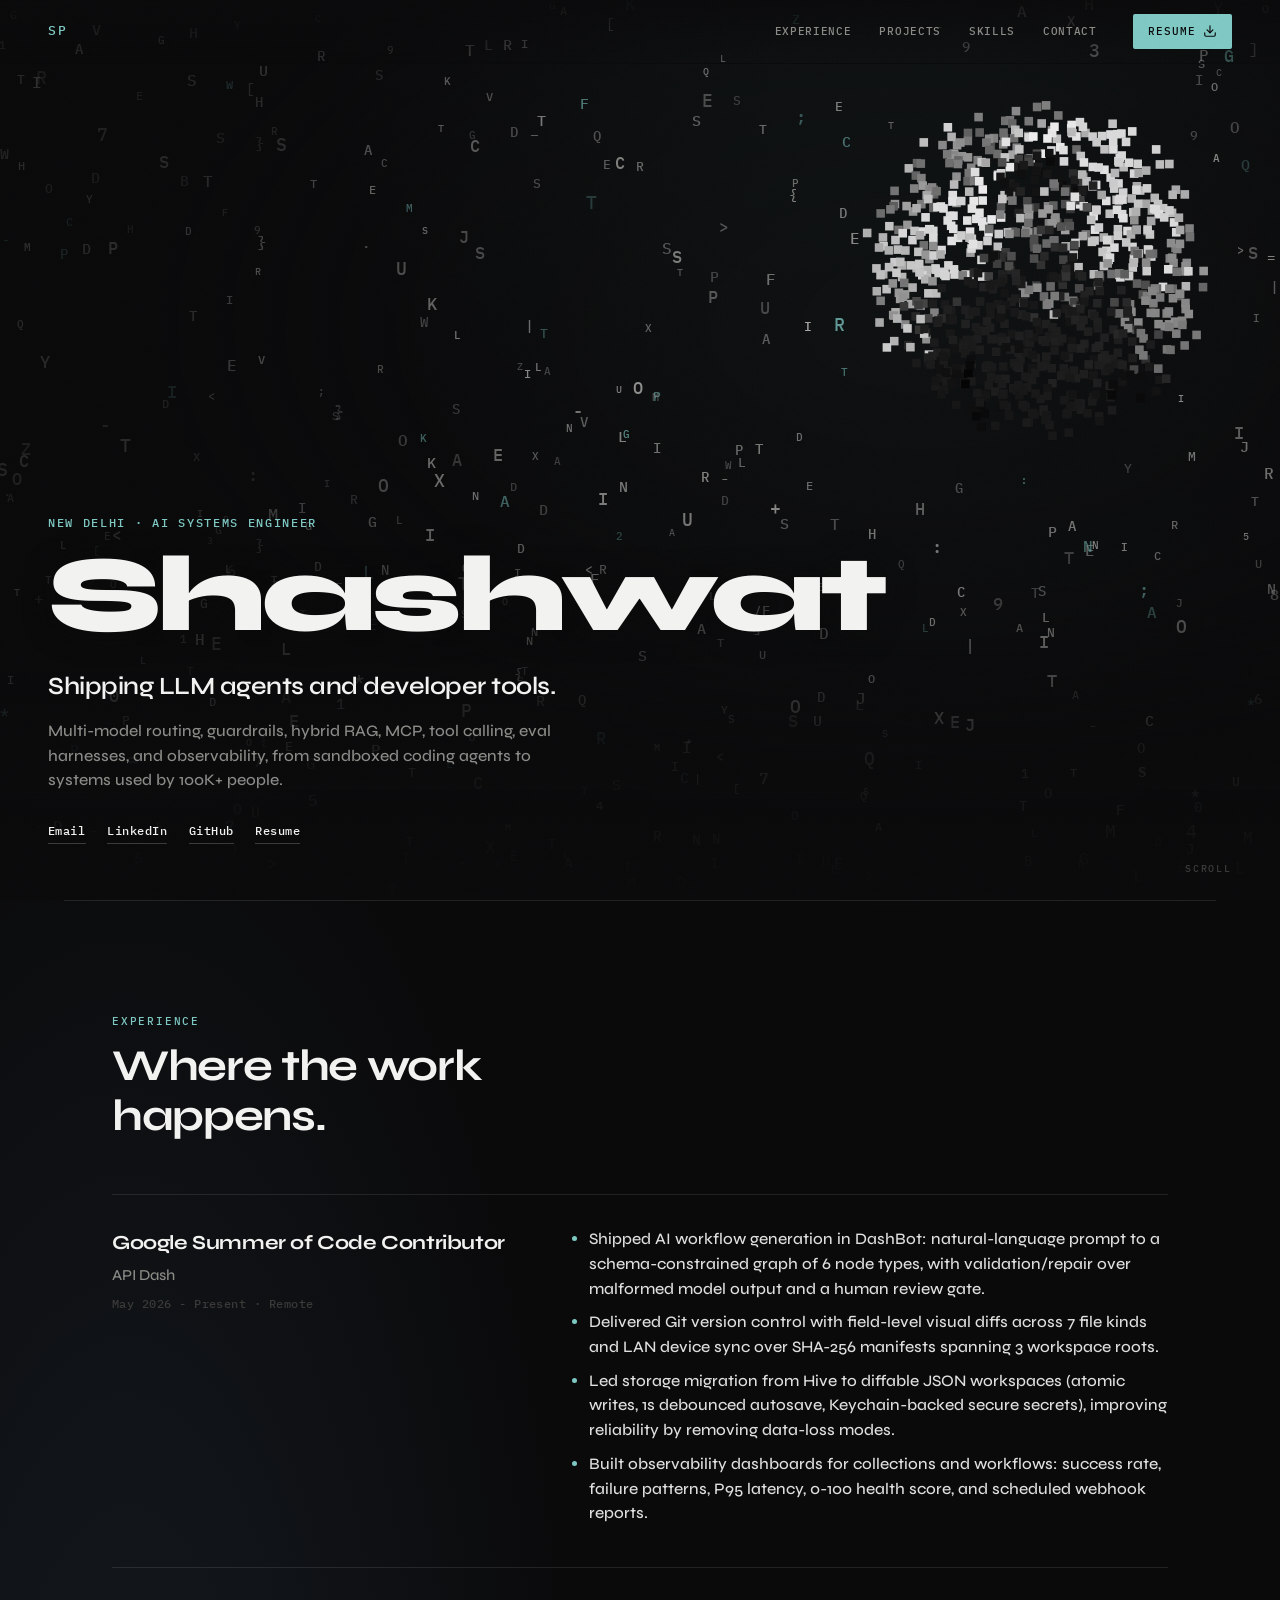
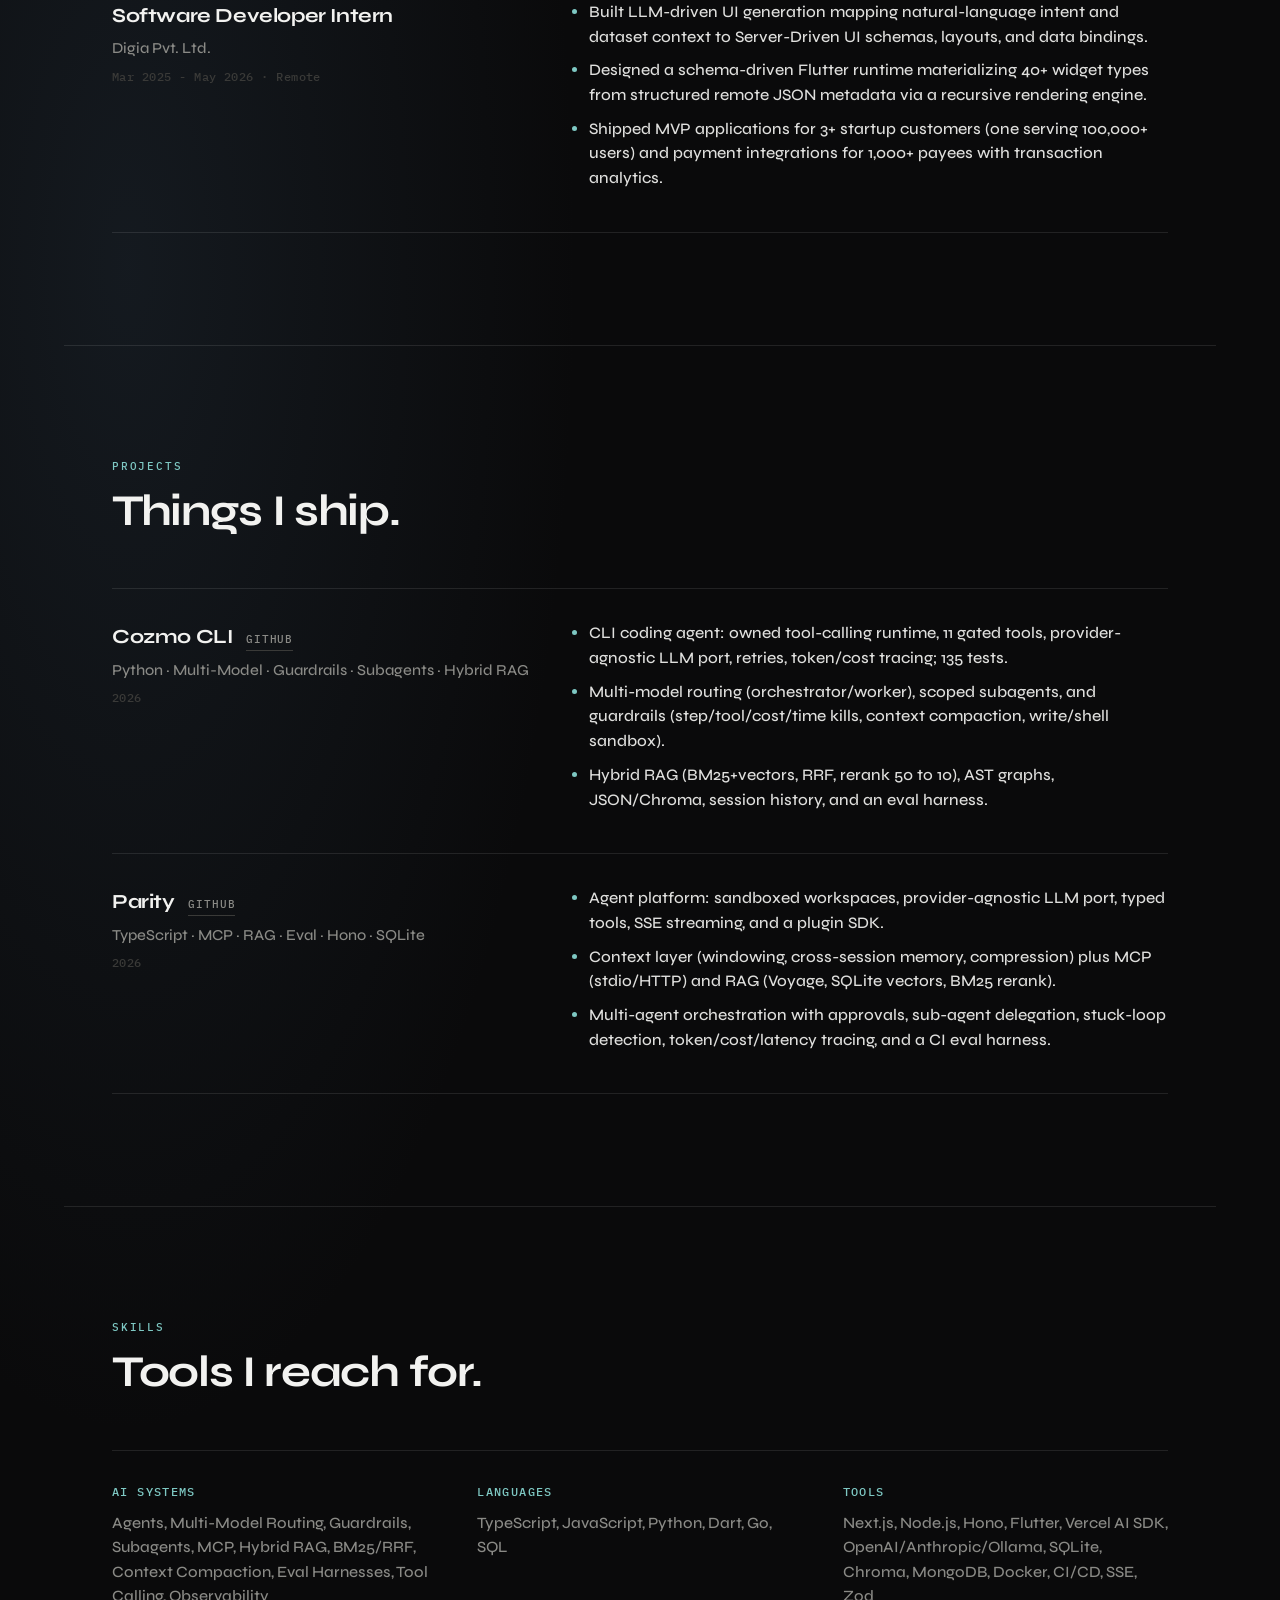
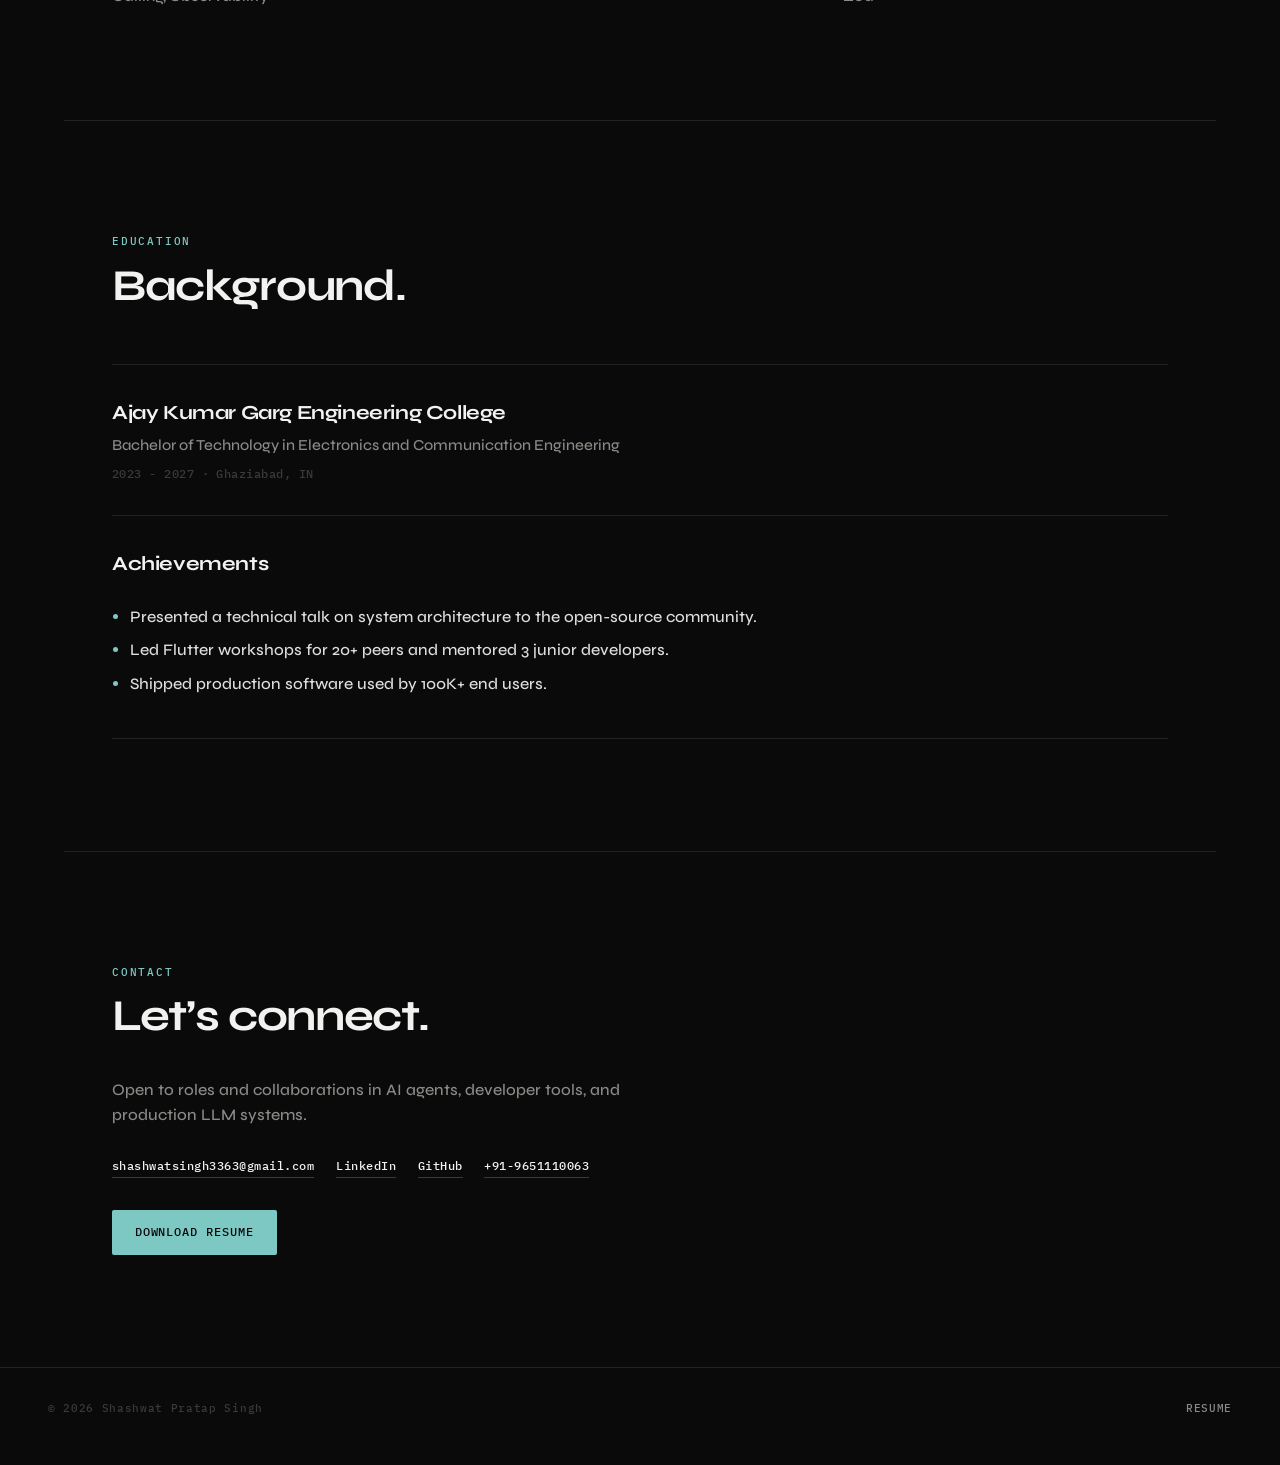
==== commit b9d60fae: "update projects" ====
--- a/index.html
+++ b/index.html
@@ -3,48 +3,90 @@
 <head>
   <meta charset="UTF-8" />
   <meta name="viewport" content="width=device-width, initial-scale=1.0" />
-  <meta name="description" content="Shashwat Pratap Singh — Software Engineer building AI agents, backends, and developer tools." />
-  <title>Shashwat Pratap Singh</title>
+  <meta name="description" content="Shashwat Pratap Singh. AI-native builder shipping LLM agents and developer tools. Multi-model routing, guardrails, hybrid RAG, MCP, and observability." />
+  <meta name="author" content="Shashwat Pratap Singh" />
+  <meta name="theme-color" content="#0a0a0b" />
+  <meta property="og:type" content="website" />
+  <meta property="og:title" content="Shashwat Pratap Singh" />
+  <meta property="og:description" content="AI-native builder shipping LLM agents and developer tools." />
+  <meta property="og:image" content="assets/avatar.png" />
+  <meta name="twitter:card" content="summary" />
+  <meta name="twitter:title" content="Shashwat Pratap Singh" />
+  <meta name="twitter:description" content="AI-native builder shipping LLM agents and developer tools." />
+  <title>Shashwat Pratap Singh | AI Systems &amp; Developer Tools</title>
+  <link rel="icon" href="assets/avatar.png" type="image/png" />
+  <link rel="apple-touch-icon" href="assets/avatar.png" />
   <link rel="preconnect" href="https://fonts.googleapis.com" />
   <link rel="preconnect" href="https://fonts.gstatic.com" crossorigin />
   <link href="https://fonts.googleapis.com/css2?family=IBM+Plex+Mono:wght@400;500&family=Syne:wght@500;600;700;800&display=swap" rel="stylesheet" />
   <link rel="stylesheet" href="styles.css" />
 </head>
 <body>
+  <a class="skip-link" href="#main">Skip to content</a>
   <div class="scroll-progress" id="scrollProgress" aria-hidden="true"></div>
   <div class="grain" aria-hidden="true"></div>
 
-  <header class="site-nav">
-    <a class="nav-brand" href="#top">.</a>
-    <nav>
+  <header class="site-nav" id="siteNav">
+    <a class="nav-brand" href="#top" aria-label="Shashwat home">SP</a>
+
+    <nav class="nav-links" id="navLinks" aria-label="Primary">
       <a href="#experience">Experience</a>
       <a href="#projects">Projects</a>
       <a href="#skills">Skills</a>
       <a href="#contact">Contact</a>
     </nav>
+
+    <div class="nav-actions">
+      <a
+        class="resume-btn"
+        href="assets/Shashwat_Pratap_Singh_Resume.pdf"
+        target="_blank"
+        rel="noopener noreferrer"
+        download="Shashwat_Pratap_Singh_Resume.pdf"
+      >
+        Resume
+        <span class="resume-btn__icon" aria-hidden="true">
+          <svg width="14" height="14" viewBox="0 0 24 24" fill="none" stroke="currentColor" stroke-width="2" stroke-linecap="round" stroke-linejoin="round">
+            <path d="M21 15v4a2 2 0 0 1-2 2H5a2 2 0 0 1-2-2v-4" />
+            <polyline points="7 10 12 15 17 10" />
+            <line x1="12" y1="15" x2="12" y2="3" />
+          </svg>
+        </span>
+      </a>
+      <button
+        class="nav-toggle"
+        id="navToggle"
+        type="button"
+        aria-expanded="false"
+        aria-controls="navLinks"
+        aria-label="Open menu"
+      >
+        <span></span>
+        <span></span>
+      </button>
+    </div>
   </header>
 
-  <main id="top">
-    <section class="hero" aria-label="Introduction">
+  <main id="main">
+    <section class="hero" id="top" aria-label="Introduction">
       <canvas id="letterField" class="letter-field" aria-hidden="true"></canvas>
       <canvas id="pixelPortrait" class="pixel-field" aria-hidden="true"></canvas>
       <div class="hero-vignette" aria-hidden="true"></div>
-
-      <!-- Anchor for circular portrait target (pixels assemble here) -->
       <div class="hero-portrait" id="heroPortrait" aria-hidden="true"></div>
 
       <div class="hero-content">
-        <p class="eyebrow">New Delhi · Software Engineer</p>
+        <p class="eyebrow">New Delhi · AI Systems Engineer</p>
         <h1 class="brand">Shashwat</h1>
-        <p class="role">Building AI agents, backends, and developer tools.</p>
+        <p class="role">Shipping LLM agents and developer tools.</p>
         <p class="lede">
-          TypeScript, Python, Node.js, and modern LLM frameworks - from sandboxed coding agents
-          to production systems used by 100K+ people.
+          Multi-model routing, guardrails, hybrid RAG, MCP, tool calling, eval harnesses,
+          and observability, from sandboxed coding agents to systems used by 100K+ people.
         </p>
         <div class="hero-links">
           <a href="mailto:shashwatsingh3363@gmail.com">Email</a>
           <a href="https://linkedin.com/in/shashwatxd" target="_blank" rel="noopener noreferrer">LinkedIn</a>
           <a href="https://github.com/shashwatxd" target="_blank" rel="noopener noreferrer">GitHub</a>
+          <a href="assets/Shashwat_Pratap_Singh_Resume.pdf" target="_blank" rel="noopener noreferrer">Resume</a>
         </div>
       </div>
 
@@ -59,15 +101,15 @@
 
       <article class="entry reveal-child">
         <div class="entry-meta">
-          <h3>Open Source Software Engineer</h3>
-          <p class="org">Google Summer of Code · API Dash</p>
-          <p class="when">May 2026 — Present · Remote</p>
-        </div>
-        <ul>
-          <li>Leading 5 major platform initiatives: Git-native collections, request autosave, AI workflow automation, execution engine, and analytics dashboards.</li>
-          <li>Optimized persistence from load-all/manual-save to incremental request-level autosave, improving reliability and reducing data-loss scenarios.</li>
-          <li>Developing Git support and CLI integration for collections (import/export, push/pull, commit history, rollback) to version and collaborate on REST API collections.</li>
-          <li>Creating an AI-assisted workflow builder (DashBot) and execution engine for multi-step API flows with chaining, conditions, shared data flow, and run history.</li>
+          <h3>Google Summer of Code Contributor</h3>
+          <p class="org">API Dash</p>
+          <p class="when">May 2026 - Present · Remote</p>
+        </div>
+        <ul>
+          <li>Shipped AI workflow generation in DashBot: natural-language prompt to a schema-constrained graph of 6 node types, with validation/repair over malformed model output and a human review gate.</li>
+          <li>Delivered Git version control with field-level visual diffs across 7 file kinds and LAN device sync over SHA-256 manifests spanning 3 workspace roots.</li>
+          <li>Led storage migration from Hive to diffable JSON workspaces (atomic writes, 1s debounced autosave, Keychain-backed secure secrets), improving reliability by removing data-loss modes.</li>
+          <li>Built observability dashboards for collections and workflows: success rate, failure patterns, P95 latency, 0-100 health score, and scheduled webhook reports.</li>
         </ul>
       </article>
 
@@ -75,13 +117,12 @@
         <div class="entry-meta">
           <h3>Software Developer Intern</h3>
           <p class="org">Digia Pvt. Ltd.</p>
-          <p class="when">Mar 2025 — May 2026 · Remote</p>
-        </div>
-        <ul>
-          <li>Architected and deployed a Server-Driven UI (SDUI) framework in Flutter, rendering 40+ widget types from remote JSON schemas via a recursive widget factory.</li>
-          <li>Developed a custom AST-based Dart expression interpreter enabling runtime data binding and configurable business logic across 12+ application modules.</li>
-          <li>Delivered MVP mobile apps for 3+ startups on Digia, including one production app used by 100,000+ end users.</li>
-          <li>Integrated payment APIs supporting 1,000+ payees with the engineering team in an Agile workflow, and built analytics dashboards for transaction metrics.</li>
+          <p class="when">Mar 2025 - May 2026 · Remote</p>
+        </div>
+        <ul>
+          <li>Built LLM-driven UI generation mapping natural-language intent and dataset context to Server-Driven UI schemas, layouts, and data bindings.</li>
+          <li>Designed a schema-driven Flutter runtime materializing 40+ widget types from structured remote JSON metadata via a recursive rendering engine.</li>
+          <li>Shipped MVP applications for 3+ startup customers (one serving 100,000+ users) and payment integrations for 1,000+ payees with transaction analytics.</li>
         </ul>
       </article>
     </section>
@@ -94,39 +135,33 @@
 
       <article class="entry reveal-child">
         <div class="entry-meta">
-          <h3>Parity</h3>
-          <p class="org">TypeScript · Next.js · Node.js · Hono · MCP · Vercel AI SDK · SQLite</p>
+          <div class="entry-title-row">
+            <h3>Cozmo CLI</h3>
+            <a class="entry-link" href="https://github.com/shashwatxd/cozmo" target="_blank" rel="noopener noreferrer" aria-label="Cozmo on GitHub">GitHub</a>
+          </div>
+          <p class="org">Python · Multi-Model · Guardrails · Subagents · Hybrid RAG</p>
           <p class="when">2026</p>
         </div>
         <ul>
-          <li>Coding agent platform with a sandboxed workspace and provider-agnostic LLM layer supporting 4 providers through a unified interface, streaming tool calls via SSE.</li>
-          <li>Hybrid code retrieval using Voyage embeddings, SQLite vector storage, semantic search, and BM25 reranking, plus an MCP dual-transport client (stdio and HTTP).</li>
-          <li>Context compression, memory management, sub-agent delegation, stuck-loop detection, and execution tracing; shipped with GitHub Actions CI/CD and an E2E evaluation harness.</li>
-        </ul>
-      </article>
-
-      <article class="entry reveal-child">
-        <div class="entry-meta">
-          <h3>Cozmo · CLI</h3>
-          <p class="org">Python · Agentic AI · Code Intelligence · Hybrid Retrieval · OpenAI · Ollama</p>
+          <li>CLI coding agent: owned tool-calling runtime, 11 gated tools, provider-agnostic LLM port, retries, token/cost tracing; 135 tests.</li>
+          <li>Multi-model routing (orchestrator/worker), scoped subagents, and guardrails (step/tool/cost/time kills, context compaction, write/shell sandbox).</li>
+          <li>Hybrid RAG (BM25+vectors, RRF, rerank 50 to 10), AST graphs, JSON/Chroma, session history, and an eval harness.</li>
+        </ul>
+      </article>
+
+      <article class="entry reveal-child">
+        <div class="entry-meta">
+          <div class="entry-title-row">
+            <h3>Parity</h3>
+            <a class="entry-link" href="https://github.com/shashwatxd/parity" target="_blank" rel="noopener noreferrer" aria-label="Parity on GitHub">GitHub</a>
+          </div>
+          <p class="org">TypeScript · MCP · RAG · Eval · Hono · SQLite</p>
           <p class="when">2026</p>
         </div>
         <ul>
-          <li>Production AI runtime with Clean Architecture, 4 CLI workflows, 10 developer tools, multi-provider LLMs, and regression evaluation benchmarks.</li>
-          <li>Semantic code search using embeddings and hybrid retrieval (BM25, vector search, RRF), with AST analysis, dependency/call graphs, and SHA-256 incremental indexing.</li>
-        </ul>
-      </article>
-
-      <article class="entry reveal-child">
-        <div class="entry-meta">
-          <h3>XDriven</h3>
-          <p class="org">Flutter · Go · REST API · Server-Driven UI</p>
-          <p class="when">2025</p>
-        </div>
-        <ul>
-          <li>Built a Server-Driven UI platform that renders screens from remote JSON — ship layout, copy, and flow changes instantly without Play Store or App Store releases.</li>
-          <li>Enabled backend-driven A/B testing: swap widgets, navigation, and experiments at runtime so product teams can iterate on live apps without waiting on store review.</li>
-          <li>Implemented a reusable rendering engine with 15+ dynamic widgets and 20+ JSON-driven layouts, cutting UI redundancy and speeding up iteration cycles.</li>
+          <li>Agent platform: sandboxed workspaces, provider-agnostic LLM port, typed tools, SSE streaming, and a plugin SDK.</li>
+          <li>Context layer (windowing, cross-session memory, compression) plus MCP (stdio/HTTP) and RAG (Voyage, SQLite vectors, BM25 rerank).</li>
+          <li>Multi-agent orchestration with approvals, sub-agent delegation, stuck-loop detection, token/cost/latency tracing, and a CI eval harness.</li>
         </ul>
       </article>
     </section>
@@ -139,16 +174,16 @@
 
       <div class="skill-grid">
         <div class="reveal-child">
+          <h3>AI Systems</h3>
+          <p>Agents, Multi-Model Routing, Guardrails, Subagents, MCP, Hybrid RAG, BM25/RRF, Context Compaction, Eval Harnesses, Tool Calling, Observability</p>
+        </div>
+        <div class="reveal-child">
           <h3>Languages</h3>
-          <p>TypeScript, JavaScript, Python, Dart, Go, C/C++, SQL, HTML/CSS</p>
+          <p>TypeScript, JavaScript, Python, Dart, Go, SQL</p>
         </div>
         <div class="reveal-child">
-          <h3>Frameworks &amp; Tools</h3>
-          <p>Next.js, React, Node.js, Hono, Flutter, Firebase, Riverpod, REST APIs, MongoDB, SQLite, Docker, CI/CD, Git</p>
-        </div>
-        <div class="reveal-child">
-          <h3>AI &amp; Systems</h3>
-          <p>LLMs, RAG, ReAct, MCP, Agentic AI, Vercel AI SDK, SSE, Zod, AST parsers, System Design, Unit &amp; E2E Testing</p>
+          <h3>Tools</h3>
+          <p>Next.js, Node.js, Hono, Flutter, Vercel AI SDK, OpenAI/Anthropic/Ollama, SQLite, Chroma, MongoDB, Docker, CI/CD, SSE, Zod</p>
         </div>
       </div>
     </section>
@@ -163,7 +198,7 @@
         <div class="entry-meta">
           <h3>Ajay Kumar Garg Engineering College</h3>
           <p class="org">Bachelor of Technology in Electronics and Communication Engineering</p>
-          <p class="when">2023 — 2027 · Ghaziabad, IN</p>
+          <p class="when">2023 - 2027 · Ghaziabad, IN</p>
         </div>
       </article>
 
@@ -172,9 +207,9 @@
           <h3>Achievements</h3>
         </div>
         <ul>
+          <li>Presented a technical talk on system architecture to the open-source community.</li>
+          <li>Led Flutter workshops for 20+ peers and mentored 3 junior developers.</li>
           <li>Shipped production software used by 100K+ end users.</li>
-          <li>Led Flutter workshops for 20+ peers.</li>
-          <li>Mentored 3 juniors on mobile development.</li>
         </ul>
       </article>
     </section>
@@ -184,18 +219,32 @@
         <p class="section-label">Contact</p>
         <h2>Let’s connect.</h2>
       </div>
-      <p class="contact-lede reveal-child">Open to interesting problems in AI agents, developer tools, and full-stack systems.</p>
+      <p class="contact-lede reveal-child">
+        Open to roles and collaborations in AI agents, developer tools, and production LLM systems.
+      </p>
       <div class="hero-links reveal-child">
         <a href="mailto:shashwatsingh3363@gmail.com">shashwatsingh3363@gmail.com</a>
         <a href="https://linkedin.com/in/shashwatxd" target="_blank" rel="noopener noreferrer">LinkedIn</a>
         <a href="https://github.com/shashwatxd" target="_blank" rel="noopener noreferrer">GitHub</a>
         <a href="tel:+919651110063">+91-9651110063</a>
       </div>
+      <div class="contact-cta reveal-child">
+        <a
+          class="resume-btn resume-btn--lg"
+          href="assets/Shashwat_Pratap_Singh_Resume.pdf"
+          target="_blank"
+          rel="noopener noreferrer"
+          download="Shashwat_Pratap_Singh_Resume.pdf"
+        >
+          Download Resume
+        </a>
+      </div>
     </section>
   </main>
 
   <footer class="site-footer">
     <p>© <span id="year"></span> Shashwat Pratap Singh</p>
+    <a href="assets/Shashwat_Pratap_Singh_Resume.pdf" target="_blank" rel="noopener noreferrer">Resume</a>
   </footer>
 
   <script src="main.js"></script>
--- a/styles.css
+++ b/styles.css
@@ -11,6 +11,7 @@
   --font-mono: "IBM Plex Mono", ui-monospace, monospace;
   --max: 72rem;
   --pad: clamp(1.25rem, 4vw, 3rem);
+  --nav-h: 3.75rem;
 }
 
 *,
@@ -21,6 +22,11 @@
 
 html {
   scroll-behavior: smooth;
+}
+
+::selection {
+  background: rgba(126, 200, 195, 0.35);
+  color: var(--text);
 }
 
 body {
@@ -35,6 +41,7 @@
   font-weight: 500;
   line-height: 1.55;
   -webkit-font-smoothing: antialiased;
+  text-rendering: optimizeLegibility;
 }
 
 a {
@@ -46,6 +53,11 @@
   color: var(--accent);
 }
 
+:focus-visible {
+  outline: 2px solid var(--accent);
+  outline-offset: 3px;
+}
+
 ul {
   margin: 0;
   padding-left: 1.1rem;
@@ -58,6 +70,25 @@
 
 li::marker {
   color: var(--accent);
+}
+
+.skip-link {
+  position: absolute;
+  top: -100%;
+  left: var(--pad);
+  z-index: 100;
+  padding: 0.65rem 1rem;
+  background: var(--accent);
+  color: var(--bg);
+  font-family: var(--font-mono);
+  font-size: 0.75rem;
+  border-radius: 2px;
+}
+
+.skip-link:focus {
+  top: 0.75rem;
+  color: var(--bg);
+  outline: none;
 }
 
 .grain {
@@ -80,32 +111,125 @@
   display: flex;
   align-items: center;
   justify-content: space-between;
-  padding: 1rem var(--pad);
+  gap: 1rem;
+  min-height: var(--nav-h);
+  padding: 0.85rem var(--pad);
   background: linear-gradient(to bottom, rgba(10, 10, 11, 0.92), transparent);
+  transition: background 0.25s ease, border-color 0.25s ease, backdrop-filter 0.25s ease;
+  border-bottom: 1px solid transparent;
+}
+
+.site-nav.is-scrolled {
+  background: rgba(10, 10, 11, 0.82);
+  backdrop-filter: blur(14px) saturate(1.2);
+  -webkit-backdrop-filter: blur(14px) saturate(1.2);
+  border-bottom-color: var(--rule);
 }
 
 .nav-brand {
   font-family: var(--font-mono);
   font-size: 0.8rem;
-  letter-spacing: 0.12em;
-  color: var(--accent);
-}
-
-.site-nav nav {
+  font-weight: 500;
+  letter-spacing: 0.14em;
+  color: var(--accent);
+  flex-shrink: 0;
+}
+
+.nav-links {
   display: flex;
+  align-items: center;
   gap: clamp(0.85rem, 2.5vw, 1.75rem);
-}
-
-.site-nav nav a {
+  margin-left: auto;
+  margin-right: 1.25rem;
+}
+
+.nav-links a {
   font-family: var(--font-mono);
   font-size: 0.7rem;
   letter-spacing: 0.06em;
   text-transform: uppercase;
   color: var(--muted);
-}
-
-.site-nav nav a:hover {
+  transition: color 0.2s ease;
+}
+
+.nav-links a:hover,
+.nav-links a.is-active {
   color: var(--text);
+}
+
+.nav-actions {
+  display: flex;
+  align-items: center;
+  gap: 0.75rem;
+  flex-shrink: 0;
+}
+
+.resume-btn {
+  display: inline-flex;
+  align-items: center;
+  gap: 0.45rem;
+  padding: 0.5rem 0.9rem;
+  font-family: var(--font-mono);
+  font-size: 0.7rem;
+  font-weight: 500;
+  letter-spacing: 0.08em;
+  text-transform: uppercase;
+  color: var(--bg) !important;
+  background: var(--accent);
+  border: 1px solid transparent;
+  border-radius: 2px;
+  transition: background 0.2s ease, color 0.2s ease, border-color 0.2s ease, transform 0.2s ease;
+}
+
+.resume-btn:hover {
+  background: transparent;
+  color: var(--accent) !important;
+  border-color: var(--accent);
+}
+
+.resume-btn:active {
+  transform: translateY(1px);
+}
+
+.resume-btn__icon {
+  display: inline-flex;
+  line-height: 0;
+}
+
+.resume-btn--lg {
+  padding: 0.75rem 1.35rem;
+  font-size: 0.75rem;
+}
+
+.nav-toggle {
+  display: none;
+  flex-direction: column;
+  justify-content: center;
+  gap: 5px;
+  width: 2.25rem;
+  height: 2.25rem;
+  padding: 0;
+  background: transparent;
+  border: 1px solid var(--rule);
+  border-radius: 2px;
+  cursor: pointer;
+}
+
+.nav-toggle span {
+  display: block;
+  width: 14px;
+  height: 1.5px;
+  margin: 0 auto;
+  background: var(--text);
+  transition: transform 0.25s ease, opacity 0.25s ease;
+}
+
+.nav-toggle[aria-expanded="true"] span:first-child {
+  transform: translateY(3.25px) rotate(45deg);
+}
+
+.nav-toggle[aria-expanded="true"] span:last-child {
+  transform: translateY(-3.25px) rotate(-45deg);
 }
 
 /* ——— Hero ——— */
@@ -174,15 +298,6 @@
   z-index: 3;
 }
 
-@media (max-width: 820px) {
-  .hero-portrait {
-    top: 8%;
-    right: 50%;
-    transform: translateX(50%);
-    width: min(52vw, 12.5rem);
-  }
-}
-
 .eyebrow {
   margin: 0 0 0.85rem;
   font-family: var(--font-mono);
@@ -199,6 +314,8 @@
   line-height: 0.92;
   letter-spacing: -0.045em;
   color: var(--text);
+  max-width: 100%;
+  text-shadow: 0 2px 28px rgba(10, 10, 11, 0.85);
 }
 
 .role {
@@ -321,6 +438,13 @@
   grid-template-columns: 1fr;
 }
 
+.entry-title-row {
+  display: flex;
+  align-items: baseline;
+  gap: 0.85rem;
+  flex-wrap: wrap;
+}
+
 .entry-meta h3 {
   margin: 0 0 0.4rem;
   font-size: 1.25rem;
@@ -328,8 +452,28 @@
   letter-spacing: -0.02em;
 }
 
+.entry-title-row h3 {
+  margin-bottom: 0;
+}
+
+.entry-link {
+  font-family: var(--font-mono);
+  font-size: 0.68rem;
+  letter-spacing: 0.08em;
+  text-transform: uppercase;
+  color: var(--muted);
+  border-bottom: 1px solid var(--faint);
+  padding-bottom: 0.1rem;
+  transition: color 0.2s ease, border-color 0.2s ease;
+}
+
+.entry-link:hover {
+  color: var(--accent);
+  border-color: var(--accent);
+}
+
 .org {
-  margin: 0;
+  margin: 0.4rem 0 0;
   font-size: 0.95rem;
   color: var(--muted);
 }
@@ -368,11 +512,19 @@
 
 .contact-lede {
   margin: -1rem 0 1.75rem;
-  max-width: 28rem;
+  max-width: 32rem;
   color: var(--muted);
 }
 
+.contact-cta {
+  margin-top: 2rem;
+}
+
 .site-footer {
+  display: flex;
+  align-items: center;
+  justify-content: space-between;
+  gap: 1rem;
   padding: 2rem var(--pad) 3rem;
   border-top: 1px solid var(--rule);
 }
@@ -383,6 +535,18 @@
   font-size: 0.7rem;
   letter-spacing: 0.06em;
   color: var(--faint);
+}
+
+.site-footer a {
+  font-family: var(--font-mono);
+  font-size: 0.7rem;
+  letter-spacing: 0.06em;
+  text-transform: uppercase;
+  color: var(--muted);
+}
+
+.site-footer a:hover {
+  color: var(--accent);
 }
 
 /* ——— Reveal ——— */
@@ -441,6 +605,120 @@
 
 /* ——— Responsive ——— */
 @media (max-width: 820px) {
+  .site-nav {
+    padding: 0.75rem var(--pad);
+    flex-wrap: wrap;
+  }
+
+  .nav-toggle {
+    display: inline-flex;
+  }
+
+  .nav-links {
+    display: none;
+    order: 3;
+    width: 100%;
+    margin: 0;
+    padding: 0.85rem 0 0.35rem;
+    flex-direction: column;
+    align-items: flex-start;
+    gap: 0.85rem;
+    border-top: 1px solid var(--rule);
+  }
+
+  .nav-links.is-open {
+    display: flex;
+  }
+
+  .nav-links a {
+    font-size: 0.78rem;
+  }
+
+  .site-nav.is-open {
+    background: rgba(10, 10, 11, 0.96);
+    backdrop-filter: blur(14px);
+    -webkit-backdrop-filter: blur(14px);
+    border-bottom-color: var(--rule);
+  }
+
+  .resume-btn {
+    padding: 0.45rem 0.75rem;
+    font-size: 0.65rem;
+  }
+
+  .hero {
+    justify-content: space-between;
+    align-items: stretch;
+    min-height: 100svh;
+    height: 100svh;
+    max-height: 100svh;
+    padding: 5.5rem var(--pad) 2rem;
+    gap: 0;
+    overflow: hidden;
+    box-sizing: border-box;
+  }
+
+  .hero-vignette {
+    background:
+      radial-gradient(ellipse 70% 45% at 50% 22%, transparent 12%, rgba(10, 10, 11, 0.3) 65%, rgba(10, 10, 11, 0.8) 100%),
+      linear-gradient(to top, var(--bg) 0%, transparent 36%);
+  }
+
+  .hero-portrait {
+    position: relative;
+    top: auto;
+    right: auto;
+    left: auto;
+    transform: none;
+    width: min(48vw, 12.5rem);
+    margin: 0.75rem auto 0;
+    flex-shrink: 0;
+  }
+
+  .hero-content {
+    max-width: none;
+    width: 100%;
+    margin-top: 0;
+    margin-bottom: 0;
+    padding-top: 1.25rem;
+    flex-shrink: 0;
+    background: linear-gradient(
+      to top,
+      rgba(10, 10, 11, 0.95) 50%,
+      rgba(10, 10, 11, 0.55) 78%,
+      transparent 100%
+    );
+  }
+
+  .brand {
+    font-size: clamp(1.85rem, 9vw, 3rem);
+    line-height: 1.05;
+    letter-spacing: -0.03em;
+    white-space: nowrap;
+    overflow-wrap: normal;
+    word-break: keep-all;
+    max-width: 100%;
+  }
+
+  .role,
+  .lede,
+  .eyebrow {
+    text-shadow: 0 1px 16px rgba(10, 10, 11, 0.9);
+  }
+
+  .role {
+    margin-top: 1rem;
+    font-size: clamp(1.05rem, 4.2vw, 1.35rem);
+  }
+
+  .lede {
+    font-size: 0.95rem;
+  }
+
+  .scroll-cue {
+    display: none;
+  }
+
   .entry {
     grid-template-columns: 1fr;
     gap: 0.85rem;
@@ -450,22 +728,70 @@
     grid-template-columns: 1fr;
     gap: 0.25rem;
   }
-
-  .site-nav nav a:nth-child(n + 3) {
-    display: none;
-  }
 }
 
 @media (max-width: 520px) {
   .hero {
-    padding-bottom: 4.5rem;
+    padding: 4.75rem var(--pad) 1.75rem;
+    height: 100svh;
+    max-height: 100svh;
+    overflow: hidden;
+  }
+
+  .hero-portrait {
+    width: min(44vw, 10.5rem);
+    margin: 1rem auto 0;
+  }
+
+  .hero-content {
+    padding-top: 1.5rem;
   }
 
   .brand {
-    font-size: clamp(3.2rem, 18vw, 4.5rem);
-  }
-
-  .site-nav nav {
-    gap: 1rem;
-  }
-}
+    font-size: clamp(1.7rem, 8.5vw, 2.5rem);
+    letter-spacing: -0.025em;
+    white-space: nowrap;
+  }
+
+  .eyebrow {
+    font-size: 0.68rem;
+    letter-spacing: 0.1em;
+  }
+
+  .hero-links {
+    margin-top: 1.1rem;
+    gap: 0.55rem 1rem;
+  }
+
+  .section {
+    padding: 3.25rem var(--pad);
+  }
+}
+
+@media (max-height: 700px) and (max-width: 820px) {
+  .hero {
+    padding-top: 4.25rem;
+    padding-bottom: 1.25rem;
+  }
+
+  .hero-portrait {
+    width: min(36vw, 8.5rem);
+    margin-top: 0.35rem;
+  }
+
+  .lede {
+    display: none;
+  }
+
+  .hero-content {
+    padding-top: 0.85rem;
+  }
+
+  .role {
+    margin-top: 0.65rem;
+  }
+
+  .hero-links {
+    margin-top: 0.85rem;
+  }
+}
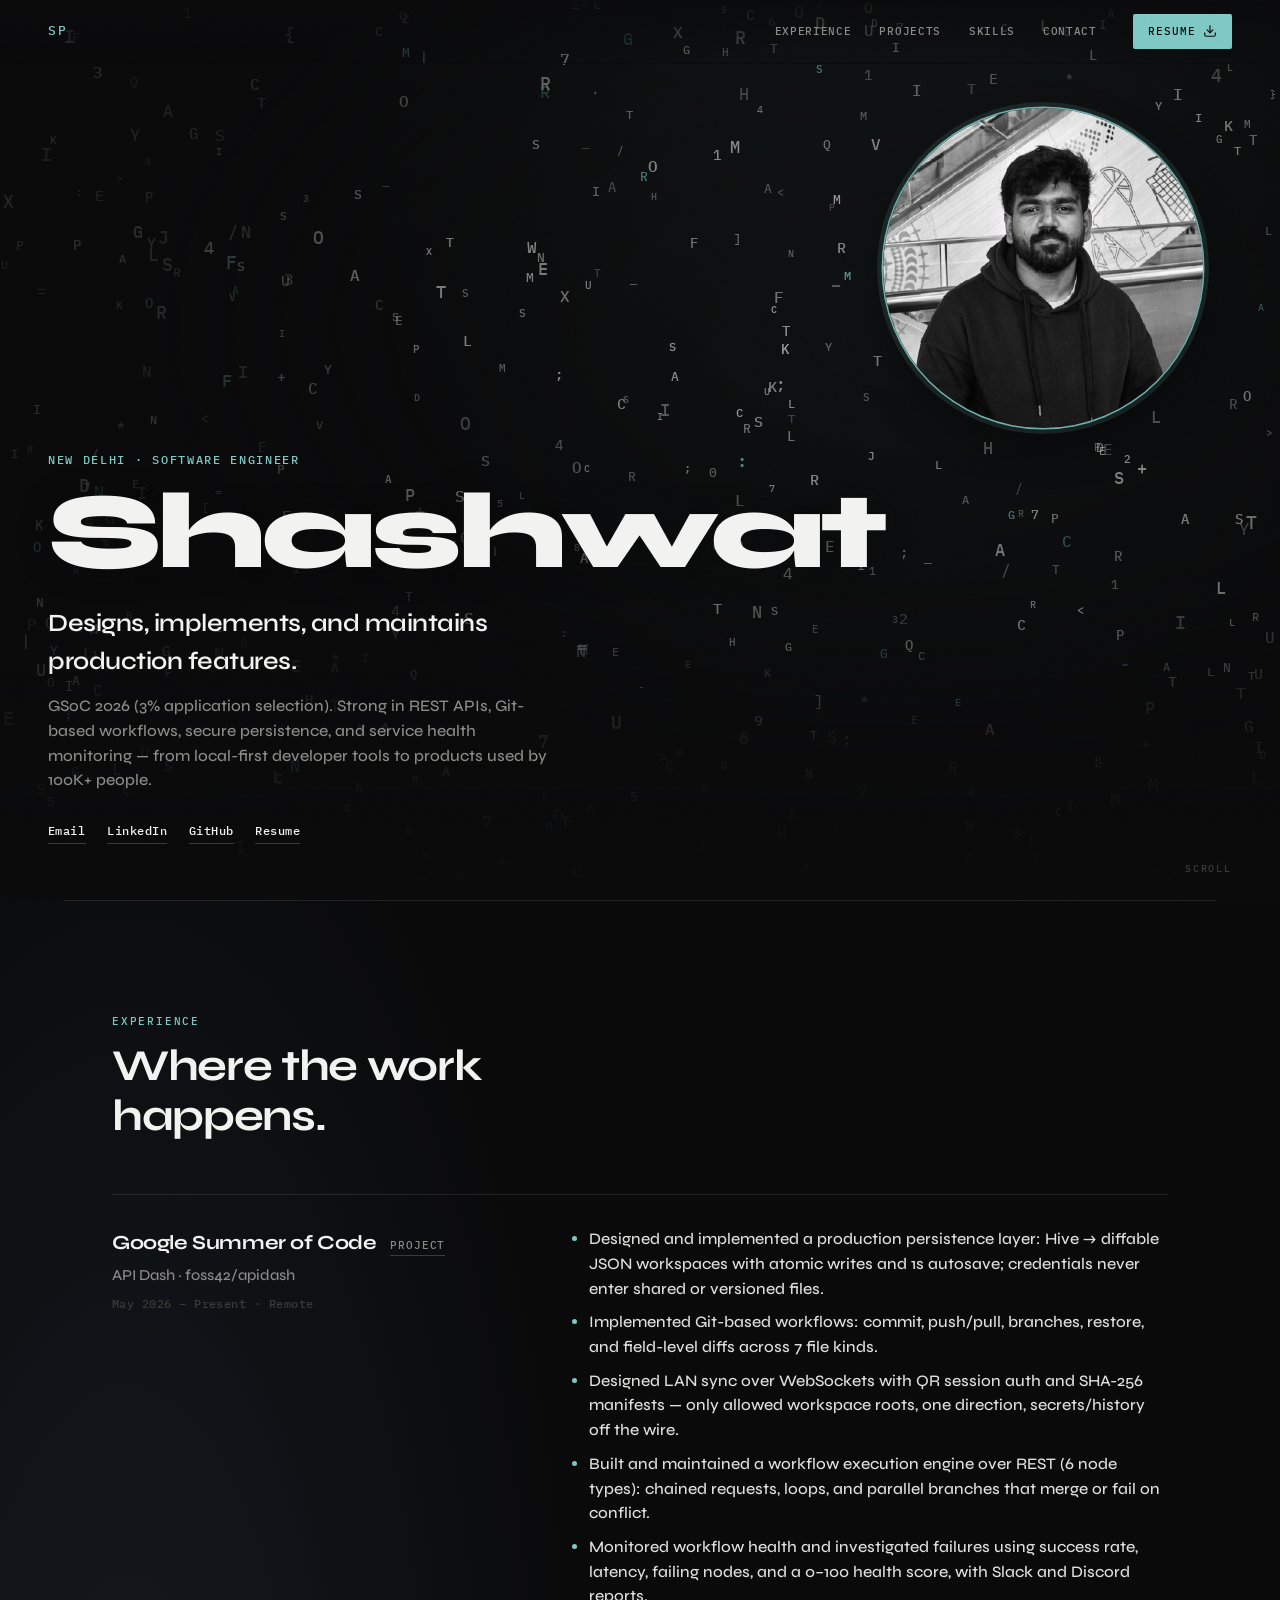
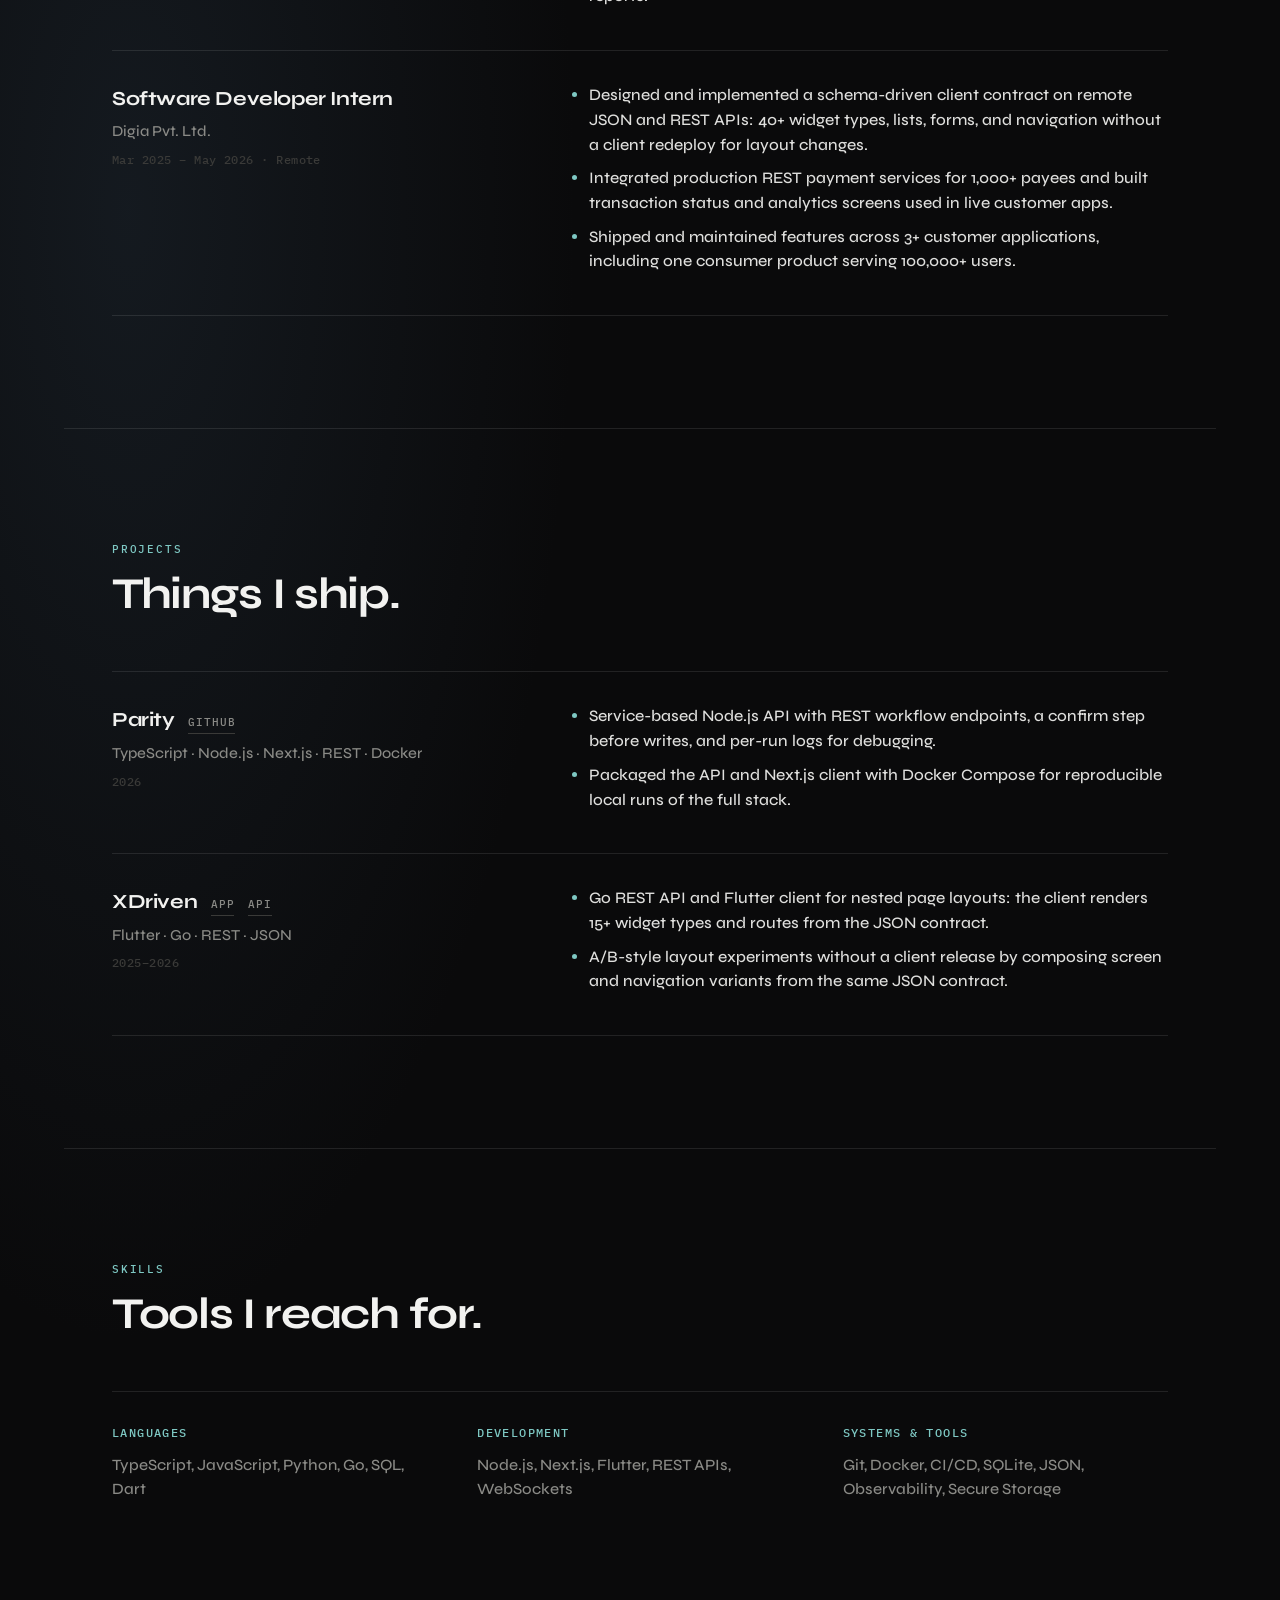
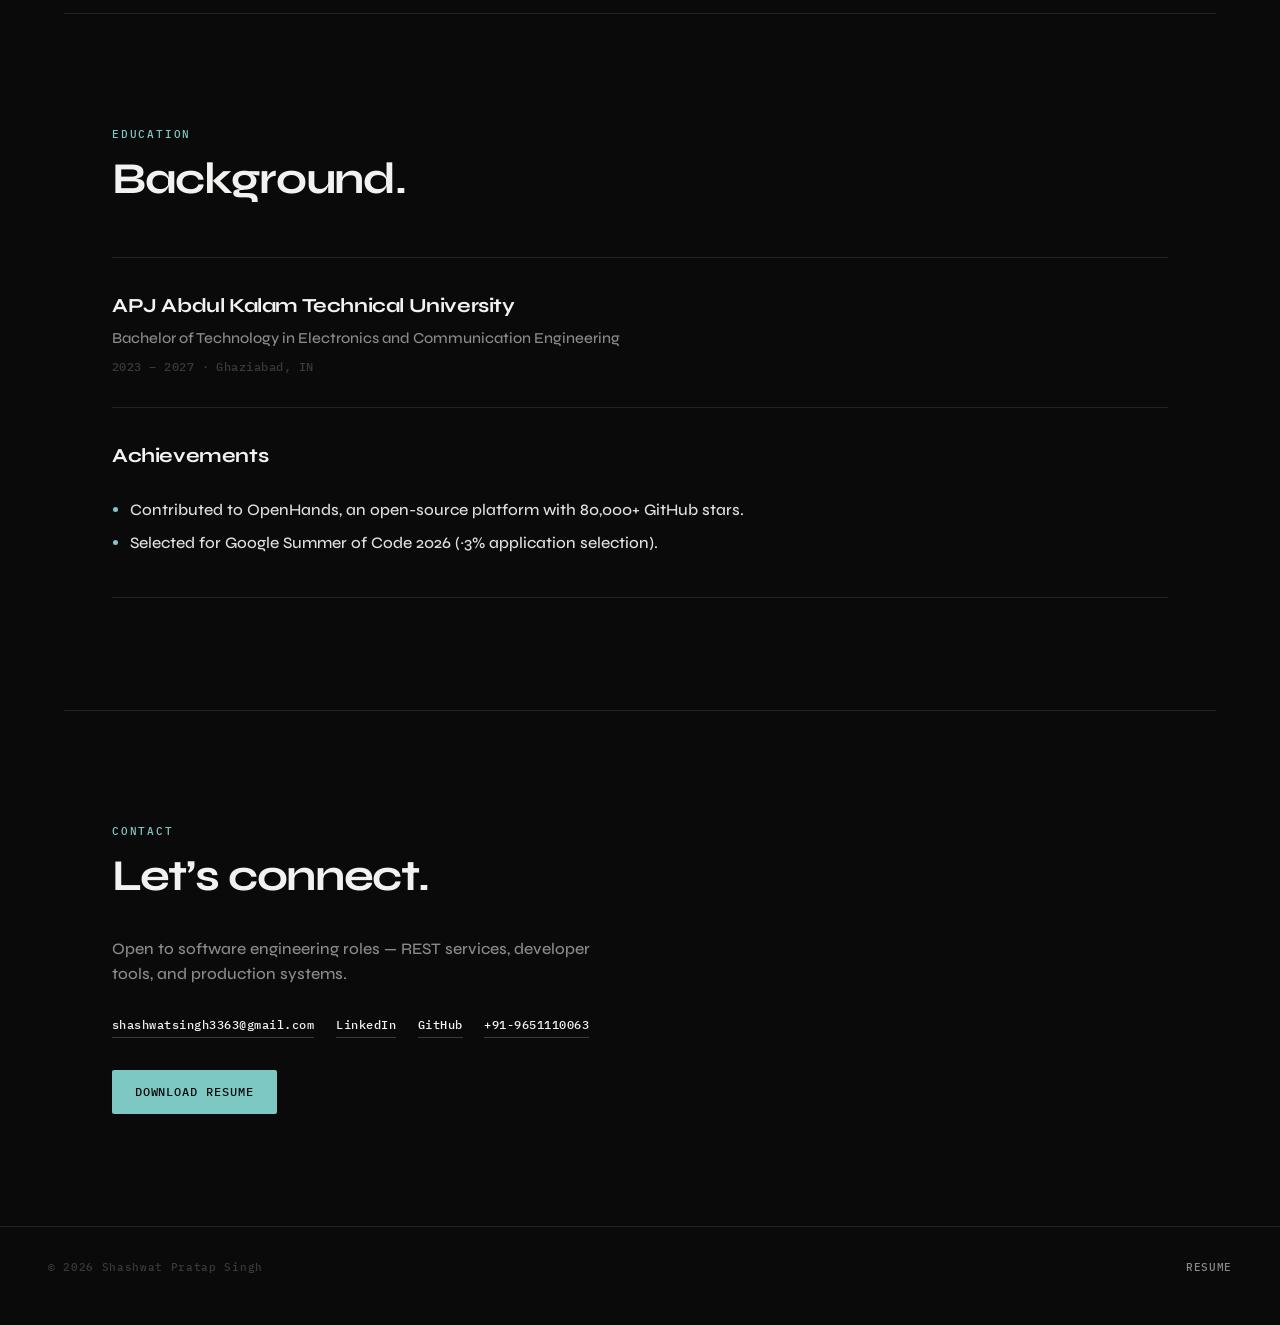
==== commit 5d9bda70: "update" ====
--- a/index.html
+++ b/index.html
@@ -3,17 +3,17 @@
 <head>
   <meta charset="UTF-8" />
   <meta name="viewport" content="width=device-width, initial-scale=1.0" />
-  <meta name="description" content="Shashwat Pratap Singh. AI-native builder shipping LLM agents and developer tools. Multi-model routing, guardrails, hybrid RAG, MCP, and observability." />
+  <meta name="description" content="Shashwat Pratap Singh. Software engineer shipping production features for service-based applications. GSoC 2026. REST APIs, Git workflows, secure persistence, and service health monitoring." />
   <meta name="author" content="Shashwat Pratap Singh" />
   <meta name="theme-color" content="#0a0a0b" />
   <meta property="og:type" content="website" />
   <meta property="og:title" content="Shashwat Pratap Singh" />
-  <meta property="og:description" content="AI-native builder shipping LLM agents and developer tools." />
+  <meta property="og:description" content="Software engineer. GSoC 2026. REST APIs, Git workflows, secure persistence." />
   <meta property="og:image" content="assets/avatar.png" />
   <meta name="twitter:card" content="summary" />
   <meta name="twitter:title" content="Shashwat Pratap Singh" />
-  <meta name="twitter:description" content="AI-native builder shipping LLM agents and developer tools." />
-  <title>Shashwat Pratap Singh | AI Systems &amp; Developer Tools</title>
+  <meta name="twitter:description" content="Software engineer. GSoC 2026. REST APIs, Git workflows, secure persistence." />
+  <title>Shashwat Pratap Singh | Software Engineer</title>
   <link rel="icon" href="assets/avatar.png" type="image/png" />
   <link rel="apple-touch-icon" href="assets/avatar.png" />
   <link rel="preconnect" href="https://fonts.googleapis.com" />
@@ -75,17 +75,18 @@
       <div class="hero-portrait" id="heroPortrait" aria-hidden="true"></div>
 
       <div class="hero-content">
-        <p class="eyebrow">New Delhi · AI Systems Engineer</p>
+        <p class="eyebrow">New Delhi · Software Engineer</p>
         <h1 class="brand">Shashwat</h1>
-        <p class="role">Shipping LLM agents and developer tools.</p>
+        <p class="role">Designs, implements, and maintains production features.</p>
         <p class="lede">
-          Multi-model routing, guardrails, hybrid RAG, MCP, tool calling, eval harnesses,
-          and observability, from sandboxed coding agents to systems used by 100K+ people.
+          GSoC 2026 (3% application selection). Strong in REST APIs, Git-based workflows,
+          secure persistence, and service health monitoring — from local-first developer tools
+          to products used by 100K+ people.
         </p>
         <div class="hero-links">
           <a href="mailto:shashwatsingh3363@gmail.com">Email</a>
           <a href="https://linkedin.com/in/shashwatxd" target="_blank" rel="noopener noreferrer">LinkedIn</a>
-          <a href="https://github.com/shashwatxd" target="_blank" rel="noopener noreferrer">GitHub</a>
+          <a href="https://github.com/ShashwatXD" target="_blank" rel="noopener noreferrer">GitHub</a>
           <a href="assets/Shashwat_Pratap_Singh_Resume.pdf" target="_blank" rel="noopener noreferrer">Resume</a>
         </div>
       </div>
@@ -101,15 +102,25 @@
 
       <article class="entry reveal-child">
         <div class="entry-meta">
-          <h3>Google Summer of Code Contributor</h3>
-          <p class="org">API Dash</p>
-          <p class="when">May 2026 - Present · Remote</p>
-        </div>
-        <ul>
-          <li>Shipped AI workflow generation in DashBot: natural-language prompt to a schema-constrained graph of 6 node types, with validation/repair over malformed model output and a human review gate.</li>
-          <li>Delivered Git version control with field-level visual diffs across 7 file kinds and LAN device sync over SHA-256 manifests spanning 3 workspace roots.</li>
-          <li>Led storage migration from Hive to diffable JSON workspaces (atomic writes, 1s debounced autosave, Keychain-backed secure secrets), improving reliability by removing data-loss modes.</li>
-          <li>Built observability dashboards for collections and workflows: success rate, failure patterns, P95 latency, 0-100 health score, and scheduled webhook reports.</li>
+          <div class="entry-title-row">
+            <h3>Google Summer of Code</h3>
+            <a
+              class="entry-link"
+              href="https://summerofcode.withgoogle.com/programs/2026/projects/Qnk4Mkow"
+              target="_blank"
+              rel="noopener noreferrer"
+              aria-label="GSoC project page"
+            >Project</a>
+          </div>
+          <p class="org">API Dash · foss42/apidash</p>
+          <p class="when">May 2026 – Present · Remote</p>
+        </div>
+        <ul>
+          <li>Designed and implemented a production persistence layer: Hive → diffable JSON workspaces with atomic writes and 1s autosave; credentials never enter shared or versioned files.</li>
+          <li>Implemented Git-based workflows: commit, push/pull, branches, restore, and field-level diffs across 7 file kinds.</li>
+          <li>Designed LAN sync over WebSockets with QR session auth and SHA-256 manifests — only allowed workspace roots, one direction, secrets/history off the wire.</li>
+          <li>Built and maintained a workflow execution engine over REST (6 node types): chained requests, loops, and parallel branches that merge or fail on conflict.</li>
+          <li>Monitored workflow health and investigated failures using success rate, latency, failing nodes, and a 0–100 health score, with Slack and Discord reports.</li>
         </ul>
       </article>
 
@@ -117,12 +128,12 @@
         <div class="entry-meta">
           <h3>Software Developer Intern</h3>
           <p class="org">Digia Pvt. Ltd.</p>
-          <p class="when">Mar 2025 - May 2026 · Remote</p>
-        </div>
-        <ul>
-          <li>Built LLM-driven UI generation mapping natural-language intent and dataset context to Server-Driven UI schemas, layouts, and data bindings.</li>
-          <li>Designed a schema-driven Flutter runtime materializing 40+ widget types from structured remote JSON metadata via a recursive rendering engine.</li>
-          <li>Shipped MVP applications for 3+ startup customers (one serving 100,000+ users) and payment integrations for 1,000+ payees with transaction analytics.</li>
+          <p class="when">Mar 2025 – May 2026 · Remote</p>
+        </div>
+        <ul>
+          <li>Designed and implemented a schema-driven client contract on remote JSON and REST APIs: 40+ widget types, lists, forms, and navigation without a client redeploy for layout changes.</li>
+          <li>Integrated production REST payment services for 1,000+ payees and built transaction status and analytics screens used in live customer apps.</li>
+          <li>Shipped and maintained features across 3+ customer applications, including one consumer product serving 100,000+ users.</li>
         </ul>
       </article>
     </section>
@@ -136,32 +147,31 @@
       <article class="entry reveal-child">
         <div class="entry-meta">
           <div class="entry-title-row">
-            <h3>Cozmo CLI</h3>
-            <a class="entry-link" href="https://github.com/shashwatxd/cozmo" target="_blank" rel="noopener noreferrer" aria-label="Cozmo on GitHub">GitHub</a>
+            <h3>Parity</h3>
+            <a class="entry-link" href="https://github.com/ShashwatXD/parity" target="_blank" rel="noopener noreferrer" aria-label="Parity on GitHub">GitHub</a>
           </div>
-          <p class="org">Python · Multi-Model · Guardrails · Subagents · Hybrid RAG</p>
+          <p class="org">TypeScript · Node.js · Next.js · REST · Docker</p>
           <p class="when">2026</p>
         </div>
         <ul>
-          <li>CLI coding agent: owned tool-calling runtime, 11 gated tools, provider-agnostic LLM port, retries, token/cost tracing; 135 tests.</li>
-          <li>Multi-model routing (orchestrator/worker), scoped subagents, and guardrails (step/tool/cost/time kills, context compaction, write/shell sandbox).</li>
-          <li>Hybrid RAG (BM25+vectors, RRF, rerank 50 to 10), AST graphs, JSON/Chroma, session history, and an eval harness.</li>
+          <li>Service-based Node.js API with REST workflow endpoints, a confirm step before writes, and per-run logs for debugging.</li>
+          <li>Packaged the API and Next.js client with Docker Compose for reproducible local runs of the full stack.</li>
         </ul>
       </article>
 
       <article class="entry reveal-child">
         <div class="entry-meta">
           <div class="entry-title-row">
-            <h3>Parity</h3>
-            <a class="entry-link" href="https://github.com/shashwatxd/parity" target="_blank" rel="noopener noreferrer" aria-label="Parity on GitHub">GitHub</a>
+            <h3>XDriven</h3>
+            <a class="entry-link" href="https://github.com/ShashwatXD/XDriven-App" target="_blank" rel="noopener noreferrer" aria-label="XDriven app on GitHub">App</a>
+            <a class="entry-link" href="https://github.com/ShashwatXD/XDriven-go" target="_blank" rel="noopener noreferrer" aria-label="XDriven Go API on GitHub">API</a>
           </div>
-          <p class="org">TypeScript · MCP · RAG · Eval · Hono · SQLite</p>
-          <p class="when">2026</p>
-        </div>
-        <ul>
-          <li>Agent platform: sandboxed workspaces, provider-agnostic LLM port, typed tools, SSE streaming, and a plugin SDK.</li>
-          <li>Context layer (windowing, cross-session memory, compression) plus MCP (stdio/HTTP) and RAG (Voyage, SQLite vectors, BM25 rerank).</li>
-          <li>Multi-agent orchestration with approvals, sub-agent delegation, stuck-loop detection, token/cost/latency tracing, and a CI eval harness.</li>
+          <p class="org">Flutter · Go · REST · JSON</p>
+          <p class="when">2025–2026</p>
+        </div>
+        <ul>
+          <li>Go REST API and Flutter client for nested page layouts: the client renders 15+ widget types and routes from the JSON contract.</li>
+          <li>A/B-style layout experiments without a client release by composing screen and navigation variants from the same JSON contract.</li>
         </ul>
       </article>
     </section>
@@ -174,16 +184,16 @@
 
       <div class="skill-grid">
         <div class="reveal-child">
-          <h3>AI Systems</h3>
-          <p>Agents, Multi-Model Routing, Guardrails, Subagents, MCP, Hybrid RAG, BM25/RRF, Context Compaction, Eval Harnesses, Tool Calling, Observability</p>
+          <h3>Languages</h3>
+          <p>TypeScript, JavaScript, Python, Go, SQL, Dart</p>
         </div>
         <div class="reveal-child">
-          <h3>Languages</h3>
-          <p>TypeScript, JavaScript, Python, Dart, Go, SQL</p>
+          <h3>Development</h3>
+          <p>Node.js, Next.js, Flutter, REST APIs, WebSockets</p>
         </div>
         <div class="reveal-child">
-          <h3>Tools</h3>
-          <p>Next.js, Node.js, Hono, Flutter, Vercel AI SDK, OpenAI/Anthropic/Ollama, SQLite, Chroma, MongoDB, Docker, CI/CD, SSE, Zod</p>
+          <h3>Systems &amp; Tools</h3>
+          <p>Git, Docker, CI/CD, SQLite, JSON, Observability, Secure Storage</p>
         </div>
       </div>
     </section>
@@ -196,9 +206,9 @@
 
       <article class="entry entry--compact reveal-child">
         <div class="entry-meta">
-          <h3>Ajay Kumar Garg Engineering College</h3>
+          <h3>APJ Abdul Kalam Technical University</h3>
           <p class="org">Bachelor of Technology in Electronics and Communication Engineering</p>
-          <p class="when">2023 - 2027 · Ghaziabad, IN</p>
+          <p class="when">2023 – 2027 · Ghaziabad, IN</p>
         </div>
       </article>
 
@@ -207,9 +217,8 @@
           <h3>Achievements</h3>
         </div>
         <ul>
-          <li>Presented a technical talk on system architecture to the open-source community.</li>
-          <li>Led Flutter workshops for 20+ peers and mentored 3 junior developers.</li>
-          <li>Shipped production software used by 100K+ end users.</li>
+          <li>Contributed to <a href="https://github.com/OpenHands/OpenHands" target="_blank" rel="noopener noreferrer">OpenHands</a>, an open-source platform with 80,000+ GitHub stars.</li>
+          <li>Selected for Google Summer of Code 2026 (~3% application selection).</li>
         </ul>
       </article>
     </section>
@@ -220,12 +229,12 @@
         <h2>Let’s connect.</h2>
       </div>
       <p class="contact-lede reveal-child">
-        Open to roles and collaborations in AI agents, developer tools, and production LLM systems.
+        Open to software engineering roles — REST services, developer tools, and production systems.
       </p>
       <div class="hero-links reveal-child">
         <a href="mailto:shashwatsingh3363@gmail.com">shashwatsingh3363@gmail.com</a>
         <a href="https://linkedin.com/in/shashwatxd" target="_blank" rel="noopener noreferrer">LinkedIn</a>
-        <a href="https://github.com/shashwatxd" target="_blank" rel="noopener noreferrer">GitHub</a>
+        <a href="https://github.com/ShashwatXD" target="_blank" rel="noopener noreferrer">GitHub</a>
         <a href="tel:+919651110063">+91-9651110063</a>
       </div>
       <div class="contact-cta reveal-child">
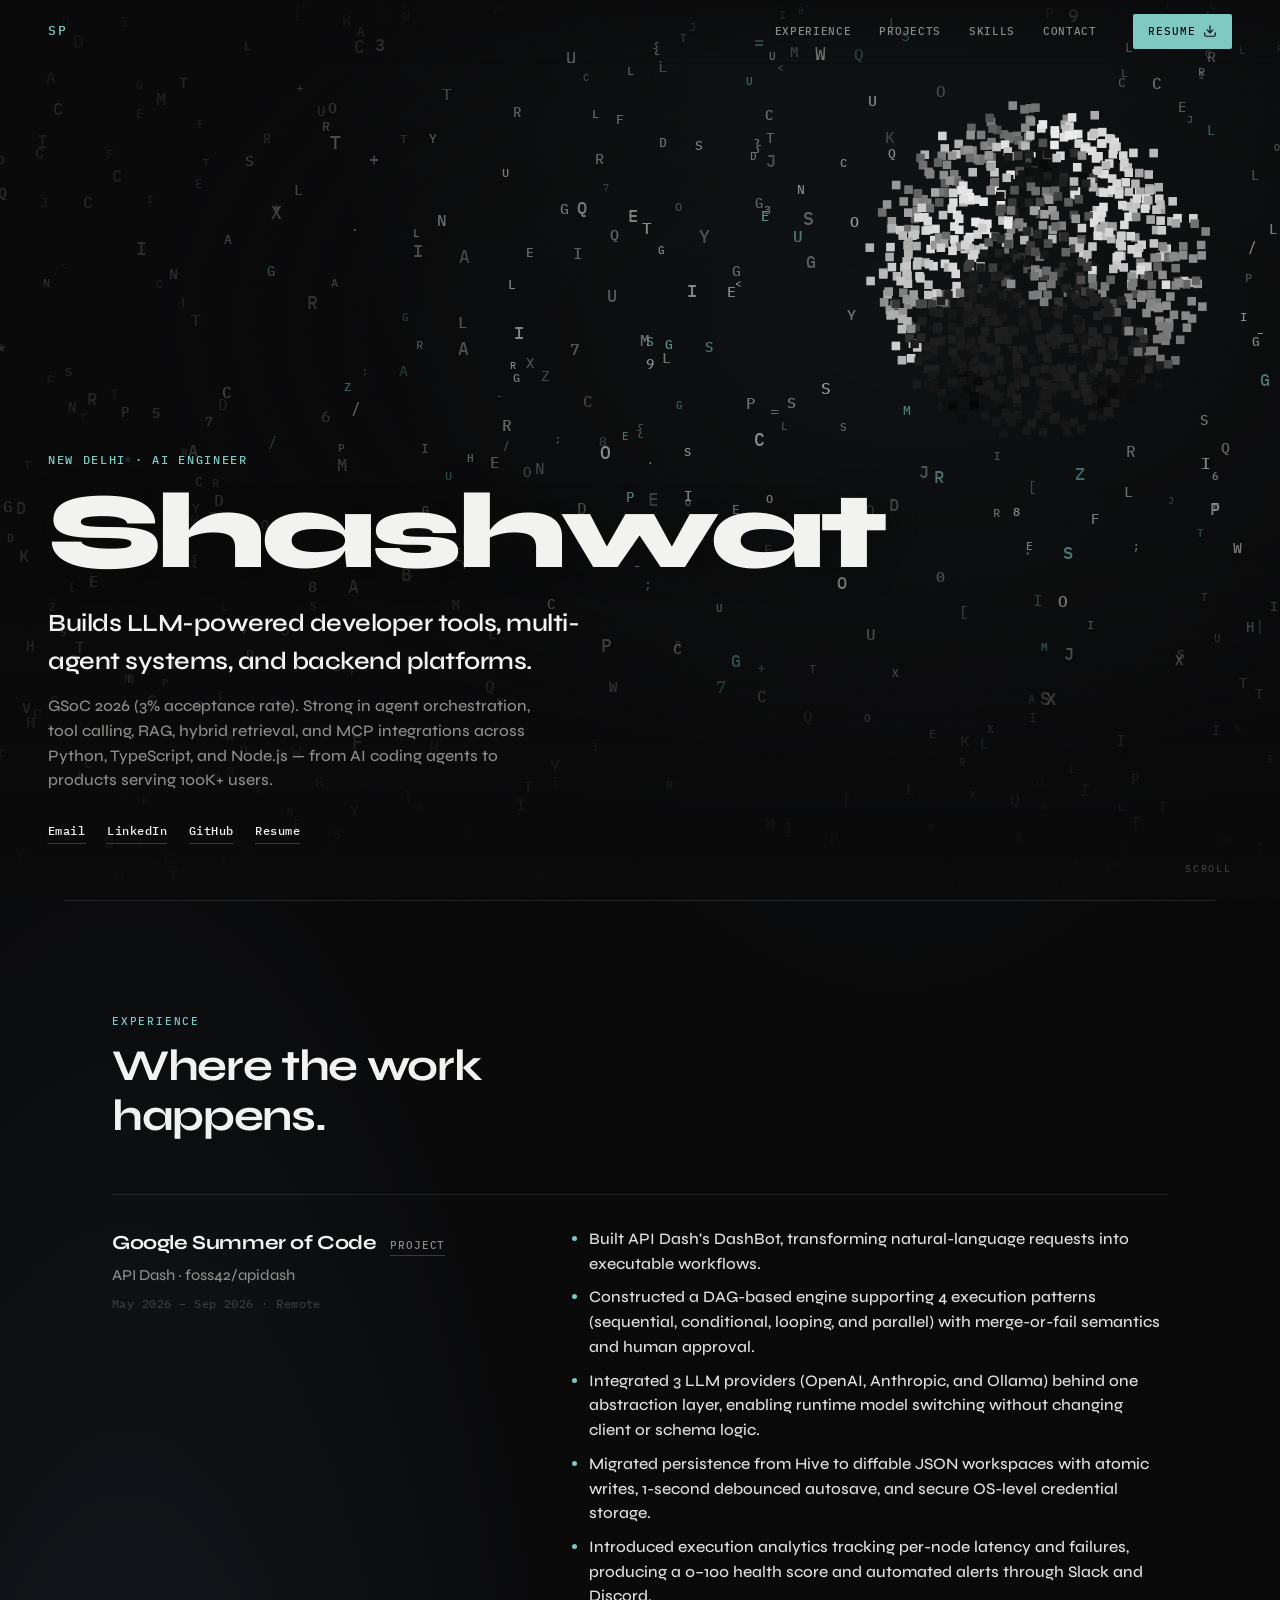
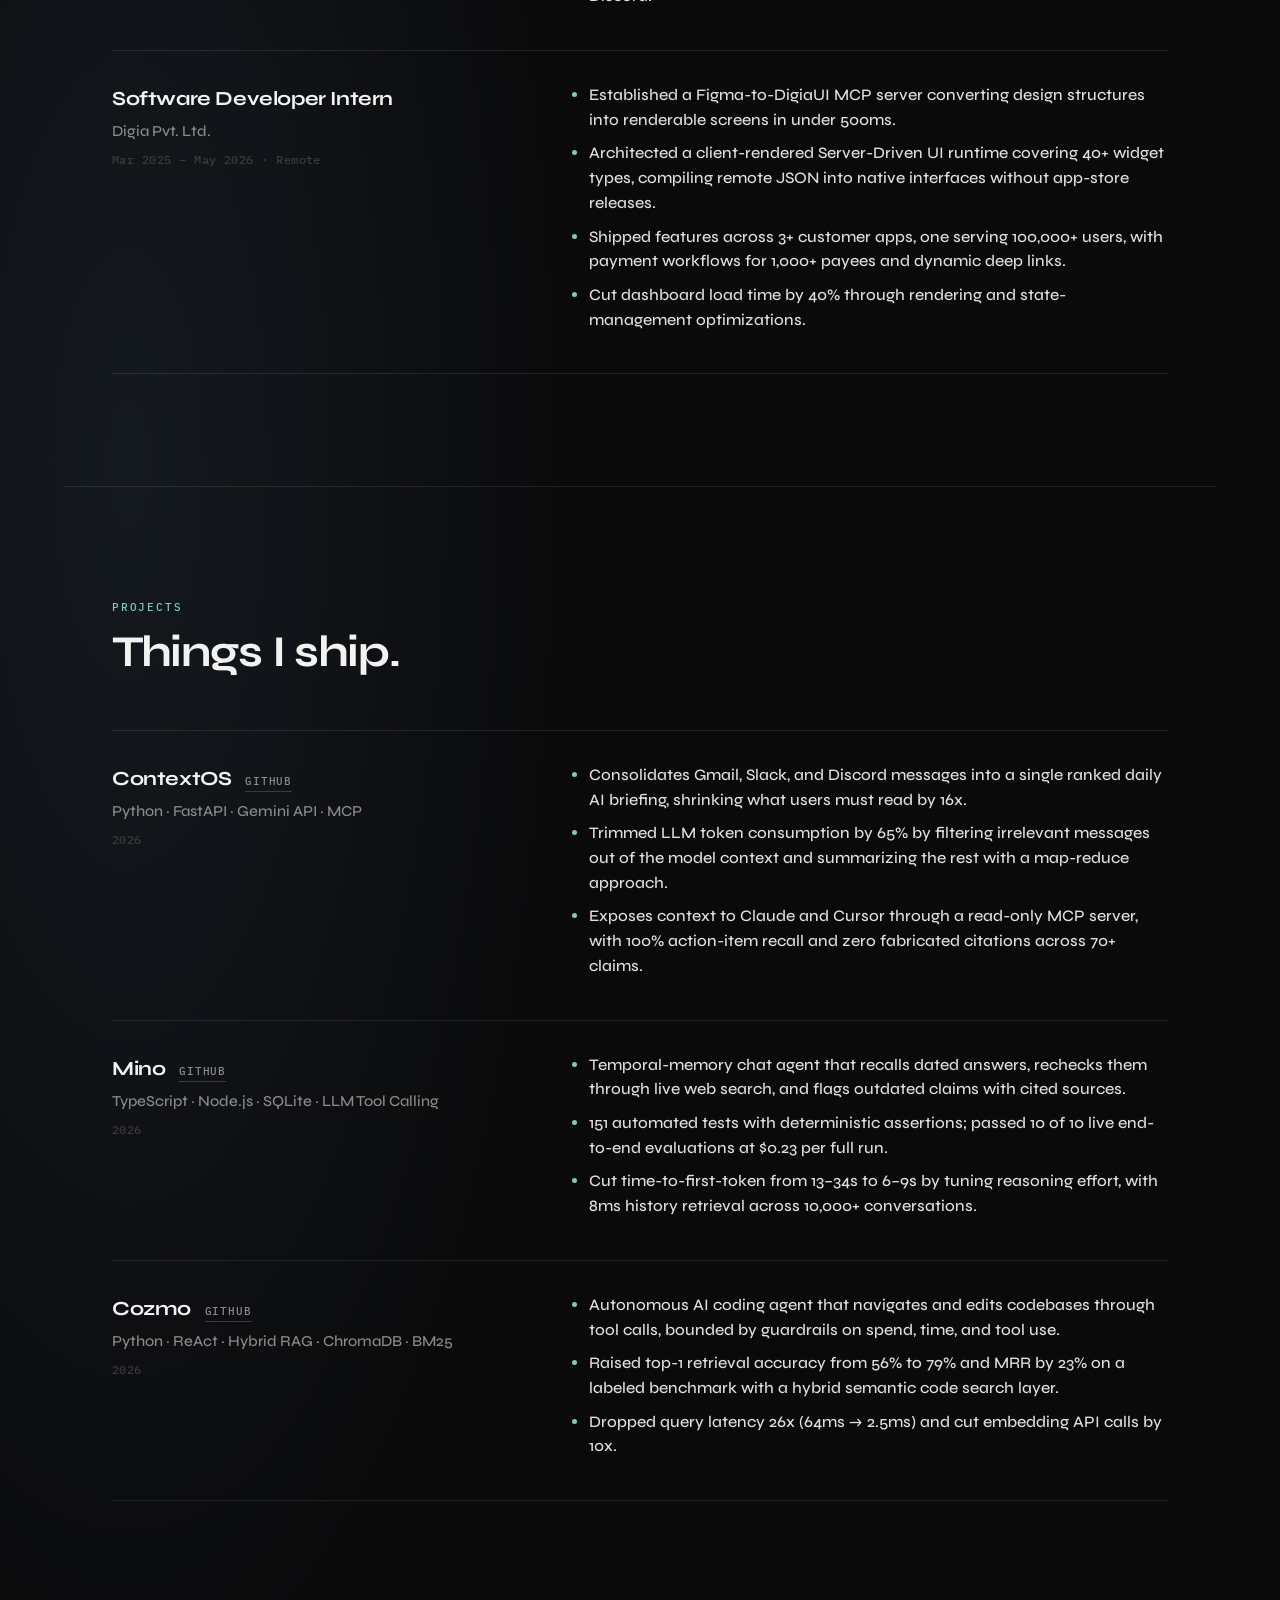
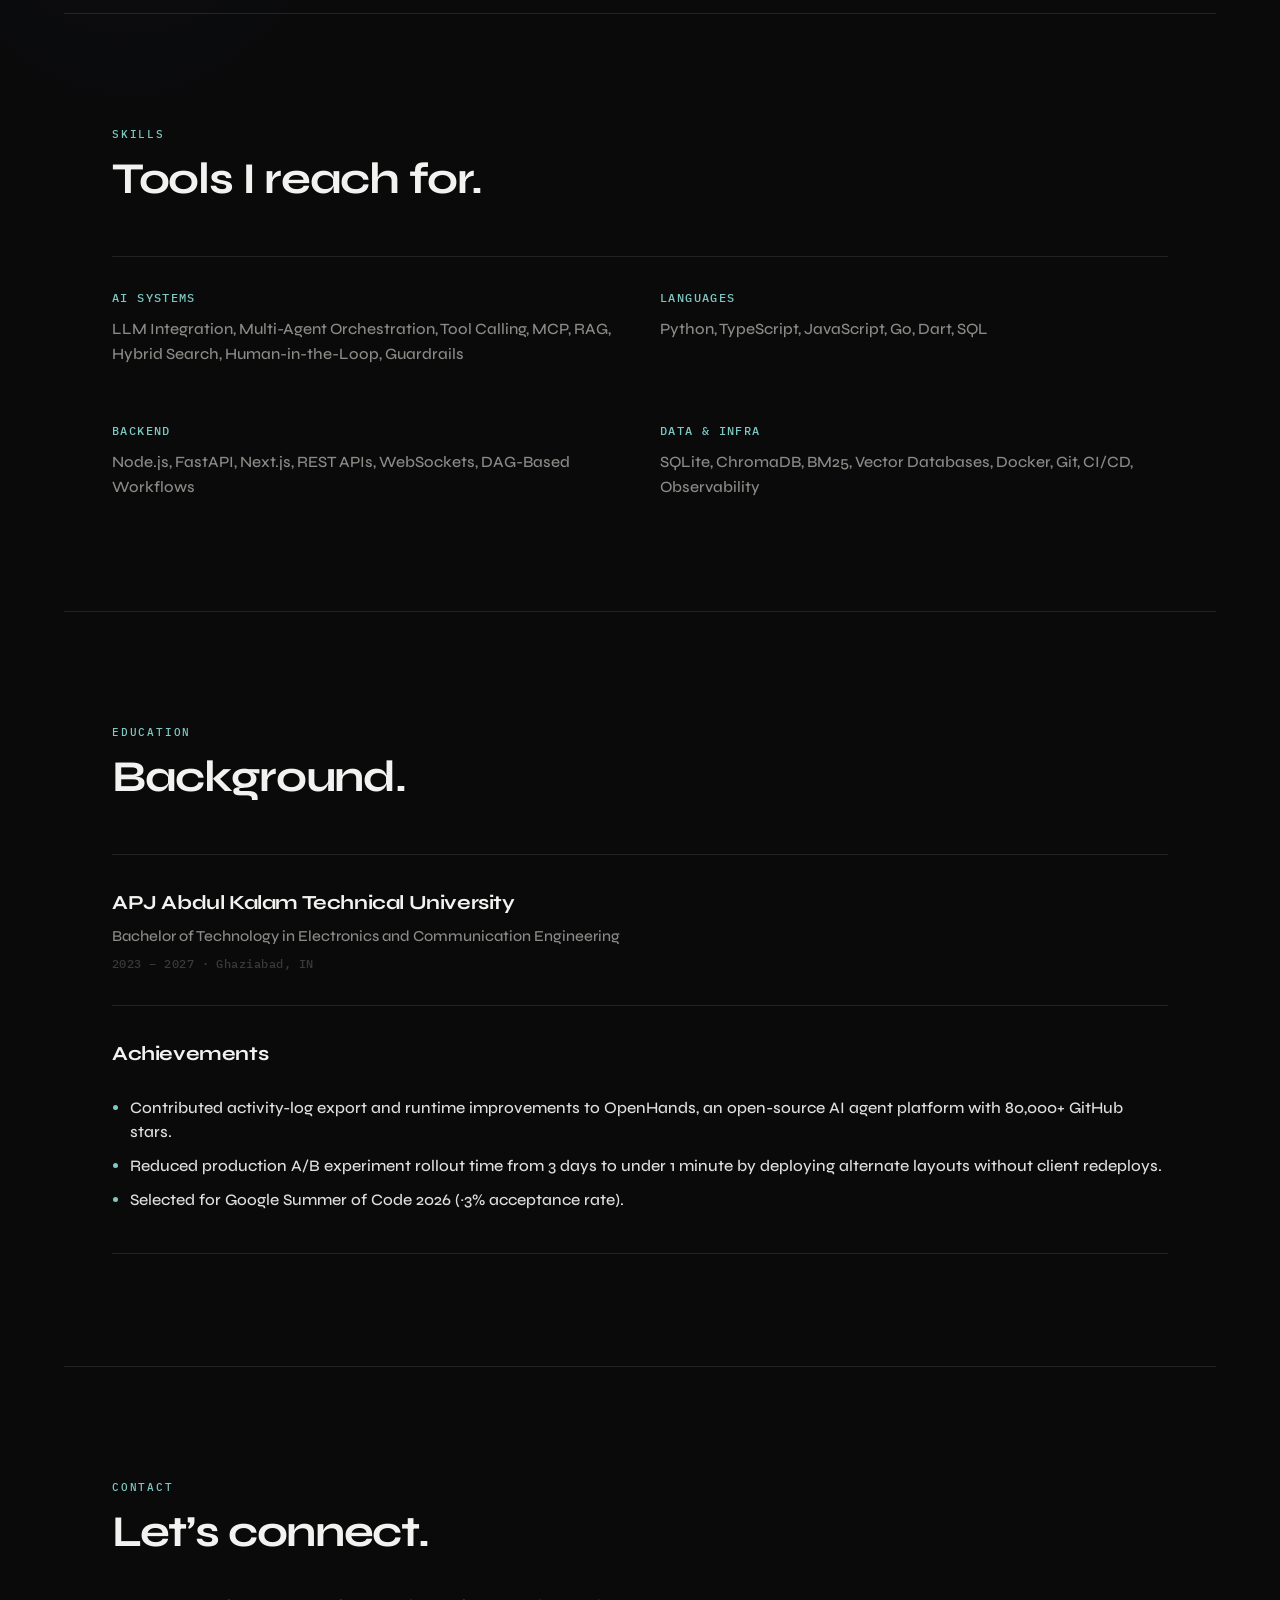
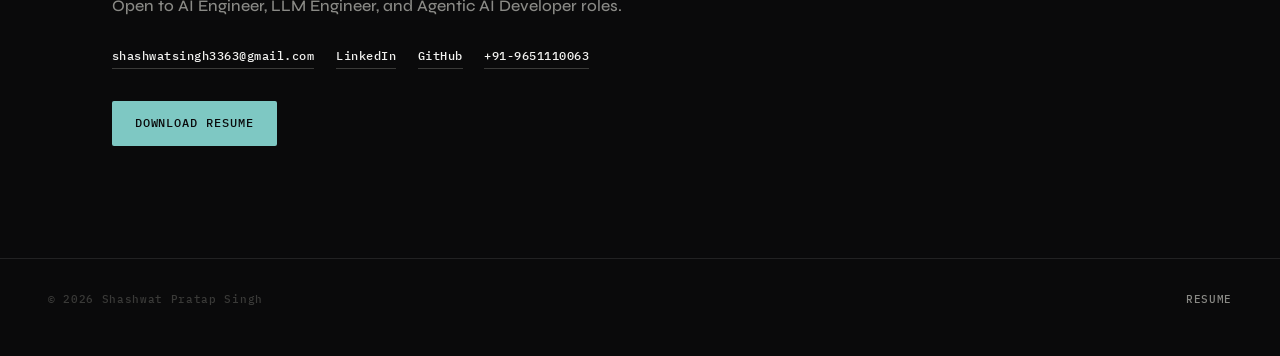
==== commit bff6a837: "tailor portfolio for ai engineer roles" ====
--- a/index.html
+++ b/index.html
@@ -3,17 +3,17 @@
 <head>
   <meta charset="UTF-8" />
   <meta name="viewport" content="width=device-width, initial-scale=1.0" />
-  <meta name="description" content="Shashwat Pratap Singh. Software engineer shipping production features for service-based applications. GSoC 2026. REST APIs, Git workflows, secure persistence, and service health monitoring." />
+  <meta name="description" content="Shashwat Pratap Singh. AI Engineer building LLM-powered developer tools, multi-agent systems, and backend platforms. GSoC 2026. Agent orchestration, tool calling, RAG, and MCP integrations." />
   <meta name="author" content="Shashwat Pratap Singh" />
   <meta name="theme-color" content="#0a0a0b" />
   <meta property="og:type" content="website" />
   <meta property="og:title" content="Shashwat Pratap Singh" />
-  <meta property="og:description" content="Software engineer. GSoC 2026. REST APIs, Git workflows, secure persistence." />
+  <meta property="og:description" content="AI Engineer. GSoC 2026. LLM agents, RAG, and MCP integrations." />
   <meta property="og:image" content="assets/avatar.png" />
   <meta name="twitter:card" content="summary" />
   <meta name="twitter:title" content="Shashwat Pratap Singh" />
-  <meta name="twitter:description" content="Software engineer. GSoC 2026. REST APIs, Git workflows, secure persistence." />
-  <title>Shashwat Pratap Singh | Software Engineer</title>
+  <meta name="twitter:description" content="AI Engineer. GSoC 2026. LLM agents, RAG, and MCP integrations." />
+  <title>Shashwat Pratap Singh | AI Engineer</title>
   <link rel="icon" href="assets/avatar.png" type="image/png" />
   <link rel="apple-touch-icon" href="assets/avatar.png" />
   <link rel="preconnect" href="https://fonts.googleapis.com" />
@@ -75,13 +75,13 @@
       <div class="hero-portrait" id="heroPortrait" aria-hidden="true"></div>
 
       <div class="hero-content">
-        <p class="eyebrow">New Delhi · Software Engineer</p>
+        <p class="eyebrow">New Delhi · AI Engineer</p>
         <h1 class="brand">Shashwat</h1>
-        <p class="role">Designs, implements, and maintains production features.</p>
+        <p class="role">Builds LLM-powered developer tools, multi-agent systems, and backend platforms.</p>
         <p class="lede">
-          GSoC 2026 (3% application selection). Strong in REST APIs, Git-based workflows,
-          secure persistence, and service health monitoring — from local-first developer tools
-          to products used by 100K+ people.
+          GSoC 2026 (3% acceptance rate). Strong in agent orchestration, tool calling, RAG,
+          hybrid retrieval, and MCP integrations across Python, TypeScript, and Node.js —
+          from AI coding agents to products serving 100K+ users.
         </p>
         <div class="hero-links">
           <a href="mailto:shashwatsingh3363@gmail.com">Email</a>
@@ -113,14 +113,14 @@
             >Project</a>
           </div>
           <p class="org">API Dash · foss42/apidash</p>
-          <p class="when">May 2026 – Present · Remote</p>
-        </div>
-        <ul>
-          <li>Designed and implemented a production persistence layer: Hive → diffable JSON workspaces with atomic writes and 1s autosave; credentials never enter shared or versioned files.</li>
-          <li>Implemented Git-based workflows: commit, push/pull, branches, restore, and field-level diffs across 7 file kinds.</li>
-          <li>Designed LAN sync over WebSockets with QR session auth and SHA-256 manifests — only allowed workspace roots, one direction, secrets/history off the wire.</li>
-          <li>Built and maintained a workflow execution engine over REST (6 node types): chained requests, loops, and parallel branches that merge or fail on conflict.</li>
-          <li>Monitored workflow health and investigated failures using success rate, latency, failing nodes, and a 0–100 health score, with Slack and Discord reports.</li>
+          <p class="when">May 2026 – Sep 2026 · Remote</p>
+        </div>
+        <ul>
+          <li>Built API Dash's DashBot, transforming natural-language requests into executable workflows.</li>
+          <li>Constructed a DAG-based engine supporting 4 execution patterns (sequential, conditional, looping, and parallel) with merge-or-fail semantics and human approval.</li>
+          <li>Integrated 3 LLM providers (OpenAI, Anthropic, and Ollama) behind one abstraction layer, enabling runtime model switching without changing client or schema logic.</li>
+          <li>Migrated persistence from Hive to diffable JSON workspaces with atomic writes, 1-second debounced autosave, and secure OS-level credential storage.</li>
+          <li>Introduced execution analytics tracking per-node latency and failures, producing a 0–100 health score and automated alerts through Slack and Discord.</li>
         </ul>
       </article>
 
@@ -131,9 +131,10 @@
           <p class="when">Mar 2025 – May 2026 · Remote</p>
         </div>
         <ul>
-          <li>Designed and implemented a schema-driven client contract on remote JSON and REST APIs: 40+ widget types, lists, forms, and navigation without a client redeploy for layout changes.</li>
-          <li>Integrated production REST payment services for 1,000+ payees and built transaction status and analytics screens used in live customer apps.</li>
-          <li>Shipped and maintained features across 3+ customer applications, including one consumer product serving 100,000+ users.</li>
+          <li>Established a Figma-to-DigiaUI MCP server converting design structures into renderable screens in under 500ms.</li>
+          <li>Architected a client-rendered Server-Driven UI runtime covering 40+ widget types, compiling remote JSON into native interfaces without app-store releases.</li>
+          <li>Shipped features across 3+ customer apps, one serving 100,000+ users, with payment workflows for 1,000+ payees and dynamic deep links.</li>
+          <li>Cut dashboard load time by 40% through rendering and state-management optimizations.</li>
         </ul>
       </article>
     </section>
@@ -147,31 +148,48 @@
       <article class="entry reveal-child">
         <div class="entry-meta">
           <div class="entry-title-row">
-            <h3>Parity</h3>
-            <a class="entry-link" href="https://github.com/ShashwatXD/parity" target="_blank" rel="noopener noreferrer" aria-label="Parity on GitHub">GitHub</a>
-          </div>
-          <p class="org">TypeScript · Node.js · Next.js · REST · Docker</p>
+            <h3>ContextOS</h3>
+            <a class="entry-link" href="https://github.com/ShashwatXD/context-os" target="_blank" rel="noopener noreferrer" aria-label="ContextOS on GitHub">GitHub</a>
+          </div>
+          <p class="org">Python · FastAPI · Gemini API · MCP</p>
           <p class="when">2026</p>
         </div>
         <ul>
-          <li>Service-based Node.js API with REST workflow endpoints, a confirm step before writes, and per-run logs for debugging.</li>
-          <li>Packaged the API and Next.js client with Docker Compose for reproducible local runs of the full stack.</li>
-        </ul>
-      </article>
-
-      <article class="entry reveal-child">
-        <div class="entry-meta">
-          <div class="entry-title-row">
-            <h3>XDriven</h3>
-            <a class="entry-link" href="https://github.com/ShashwatXD/XDriven-App" target="_blank" rel="noopener noreferrer" aria-label="XDriven app on GitHub">App</a>
-            <a class="entry-link" href="https://github.com/ShashwatXD/XDriven-go" target="_blank" rel="noopener noreferrer" aria-label="XDriven Go API on GitHub">API</a>
-          </div>
-          <p class="org">Flutter · Go · REST · JSON</p>
-          <p class="when">2025–2026</p>
-        </div>
-        <ul>
-          <li>Go REST API and Flutter client for nested page layouts: the client renders 15+ widget types and routes from the JSON contract.</li>
-          <li>A/B-style layout experiments without a client release by composing screen and navigation variants from the same JSON contract.</li>
+          <li>Consolidates Gmail, Slack, and Discord messages into a single ranked daily AI briefing, shrinking what users must read by 16x.</li>
+          <li>Trimmed LLM token consumption by 65% by filtering irrelevant messages out of the model context and summarizing the rest with a map-reduce approach.</li>
+          <li>Exposes context to Claude and Cursor through a read-only MCP server, with 100% action-item recall and zero fabricated citations across 70+ claims.</li>
+        </ul>
+      </article>
+
+      <article class="entry reveal-child">
+        <div class="entry-meta">
+          <div class="entry-title-row">
+            <h3>Mino</h3>
+            <a class="entry-link" href="https://github.com/ShashwatXD/Mino" target="_blank" rel="noopener noreferrer" aria-label="Mino on GitHub">GitHub</a>
+          </div>
+          <p class="org">TypeScript · Node.js · SQLite · LLM Tool Calling</p>
+          <p class="when">2026</p>
+        </div>
+        <ul>
+          <li>Temporal-memory chat agent that recalls dated answers, rechecks them through live web search, and flags outdated claims with cited sources.</li>
+          <li>151 automated tests with deterministic assertions; passed 10 of 10 live end-to-end evaluations at $0.23 per full run.</li>
+          <li>Cut time-to-first-token from 13–34s to 6–9s by tuning reasoning effort, with 8ms history retrieval across 10,000+ conversations.</li>
+        </ul>
+      </article>
+
+      <article class="entry reveal-child">
+        <div class="entry-meta">
+          <div class="entry-title-row">
+            <h3>Cozmo</h3>
+            <a class="entry-link" href="https://github.com/ShashwatXD/cozmo" target="_blank" rel="noopener noreferrer" aria-label="Cozmo on GitHub">GitHub</a>
+          </div>
+          <p class="org">Python · ReAct · Hybrid RAG · ChromaDB · BM25</p>
+          <p class="when">2026</p>
+        </div>
+        <ul>
+          <li>Autonomous AI coding agent that navigates and edits codebases through tool calls, bounded by guardrails on spend, time, and tool use.</li>
+          <li>Raised top-1 retrieval accuracy from 56% to 79% and MRR by 23% on a labeled benchmark with a hybrid semantic code search layer.</li>
+          <li>Dropped query latency 26x (64ms → 2.5ms) and cut embedding API calls by 10x.</li>
         </ul>
       </article>
     </section>
@@ -184,16 +202,20 @@
 
       <div class="skill-grid">
         <div class="reveal-child">
+          <h3>AI Systems</h3>
+          <p>LLM Integration, Multi-Agent Orchestration, Tool Calling, MCP, RAG, Hybrid Search, Human-in-the-Loop, Guardrails</p>
+        </div>
+        <div class="reveal-child">
           <h3>Languages</h3>
-          <p>TypeScript, JavaScript, Python, Go, SQL, Dart</p>
-        </div>
-        <div class="reveal-child">
-          <h3>Development</h3>
-          <p>Node.js, Next.js, Flutter, REST APIs, WebSockets</p>
-        </div>
-        <div class="reveal-child">
-          <h3>Systems &amp; Tools</h3>
-          <p>Git, Docker, CI/CD, SQLite, JSON, Observability, Secure Storage</p>
+          <p>Python, TypeScript, JavaScript, Go, Dart, SQL</p>
+        </div>
+        <div class="reveal-child">
+          <h3>Backend</h3>
+          <p>Node.js, FastAPI, Next.js, REST APIs, WebSockets, DAG-Based Workflows</p>
+        </div>
+        <div class="reveal-child">
+          <h3>Data &amp; Infra</h3>
+          <p>SQLite, ChromaDB, BM25, Vector Databases, Docker, Git, CI/CD, Observability</p>
         </div>
       </div>
     </section>
@@ -217,8 +239,9 @@
           <h3>Achievements</h3>
         </div>
         <ul>
-          <li>Contributed to <a href="https://github.com/OpenHands/OpenHands" target="_blank" rel="noopener noreferrer">OpenHands</a>, an open-source platform with 80,000+ GitHub stars.</li>
-          <li>Selected for Google Summer of Code 2026 (~3% application selection).</li>
+          <li>Contributed activity-log export and runtime improvements to <a href="https://github.com/OpenHands/OpenHands" target="_blank" rel="noopener noreferrer">OpenHands</a>, an open-source AI agent platform with 80,000+ GitHub stars.</li>
+          <li>Reduced production A/B experiment rollout time from 3 days to under 1 minute by deploying alternate layouts without client redeploys.</li>
+          <li>Selected for Google Summer of Code 2026 (~3% acceptance rate).</li>
         </ul>
       </article>
     </section>
@@ -229,7 +252,7 @@
         <h2>Let’s connect.</h2>
       </div>
       <p class="contact-lede reveal-child">
-        Open to software engineering roles — REST services, developer tools, and production systems.
+        Open to AI Engineer, LLM Engineer, and Agentic AI Developer roles.
       </p>
       <div class="hero-links reveal-child">
         <a href="mailto:shashwatsingh3363@gmail.com">shashwatsingh3363@gmail.com</a>
--- a/styles.css
+++ b/styles.css
@@ -488,7 +488,7 @@
 
 .skill-grid {
   display: grid;
-  grid-template-columns: repeat(3, minmax(0, 1fr));
+  grid-template-columns: repeat(2, minmax(0, 1fr));
   gap: 2rem 2.5rem;
   padding-top: 0.5rem;
   border-top: 1px solid var(--rule);
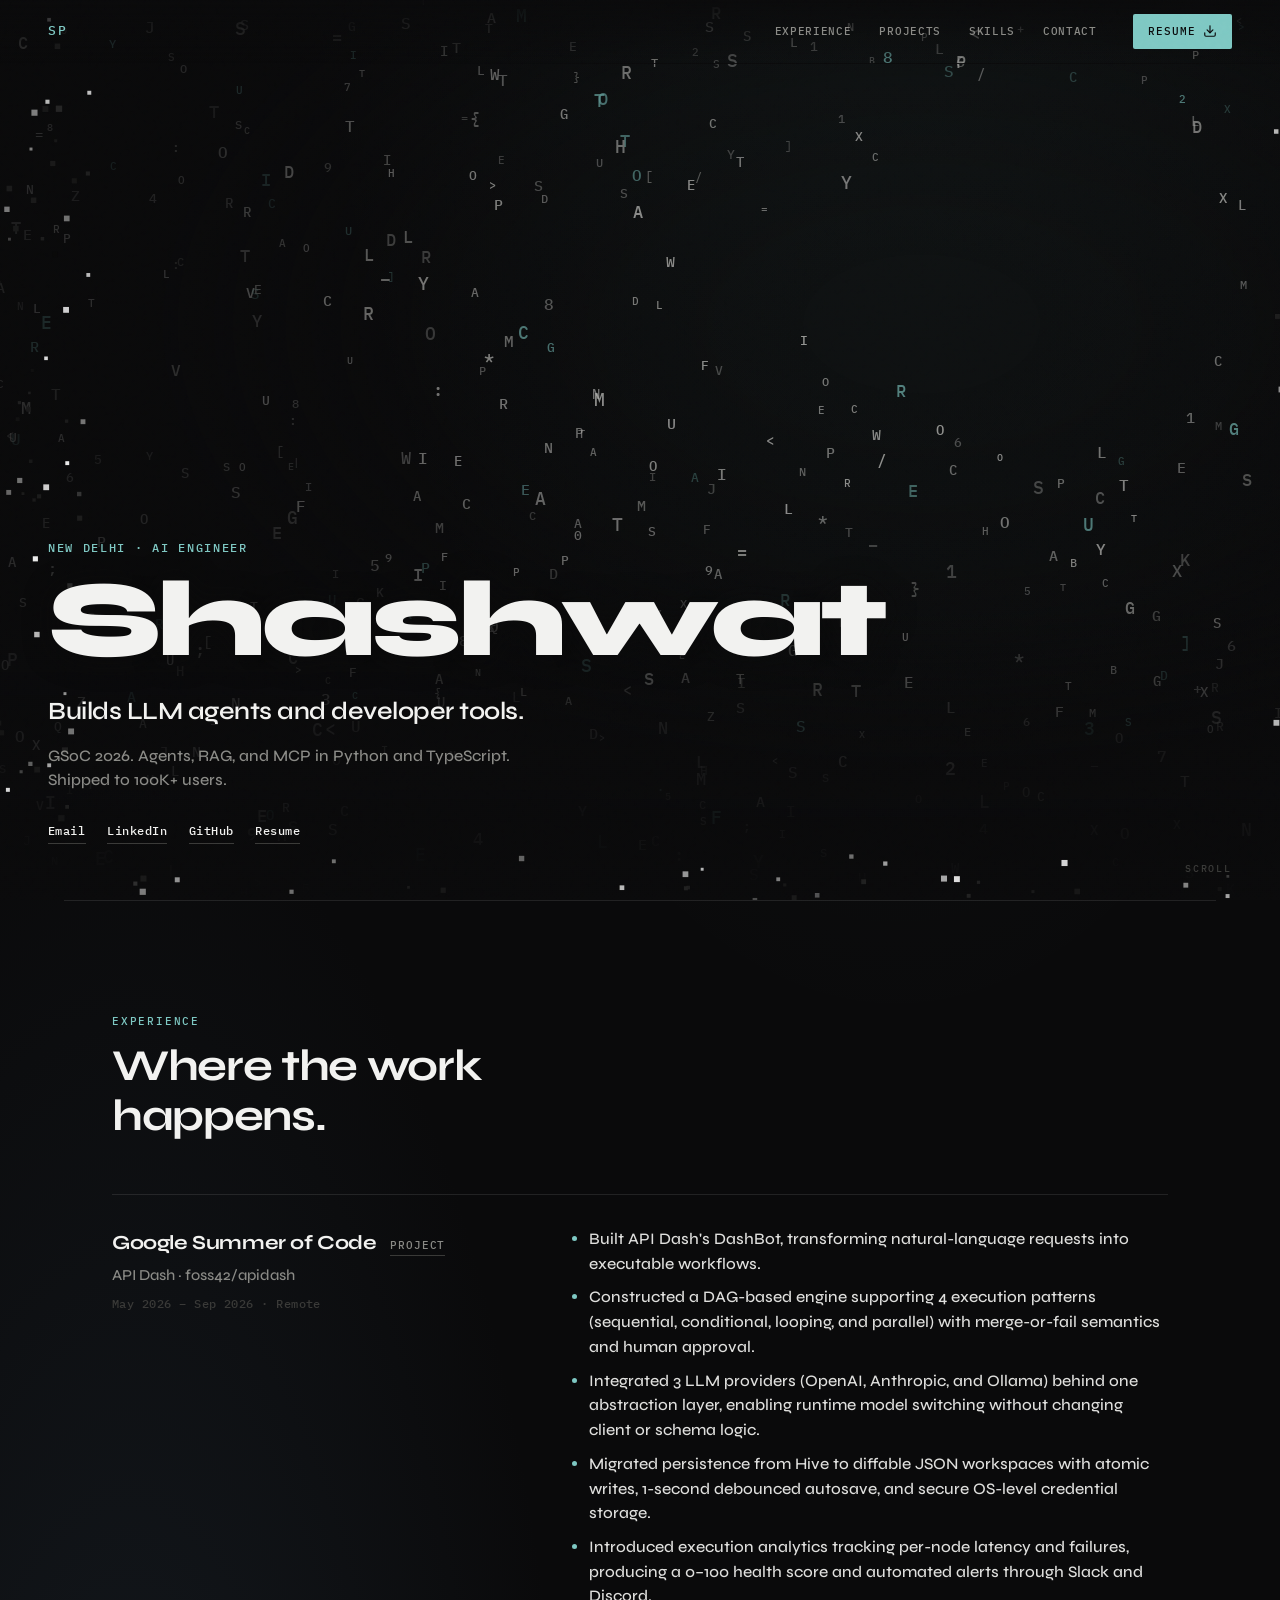
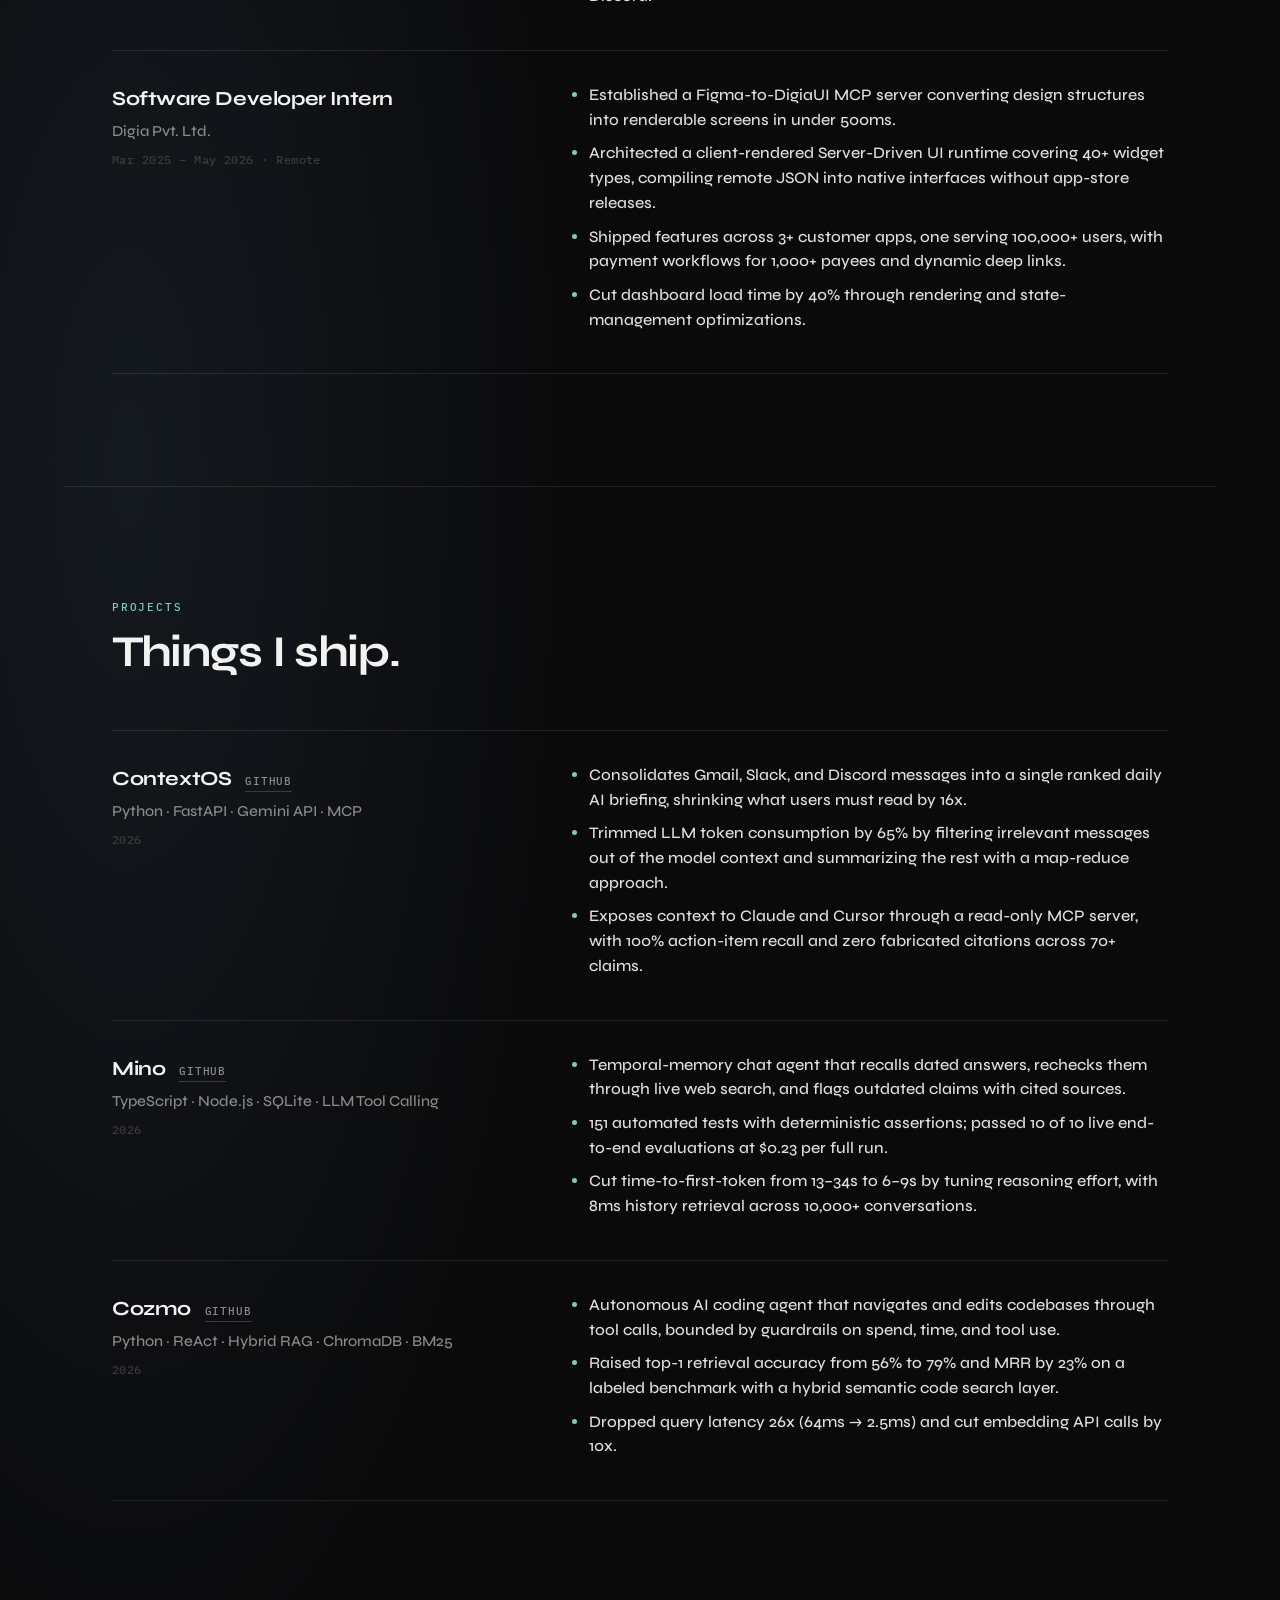
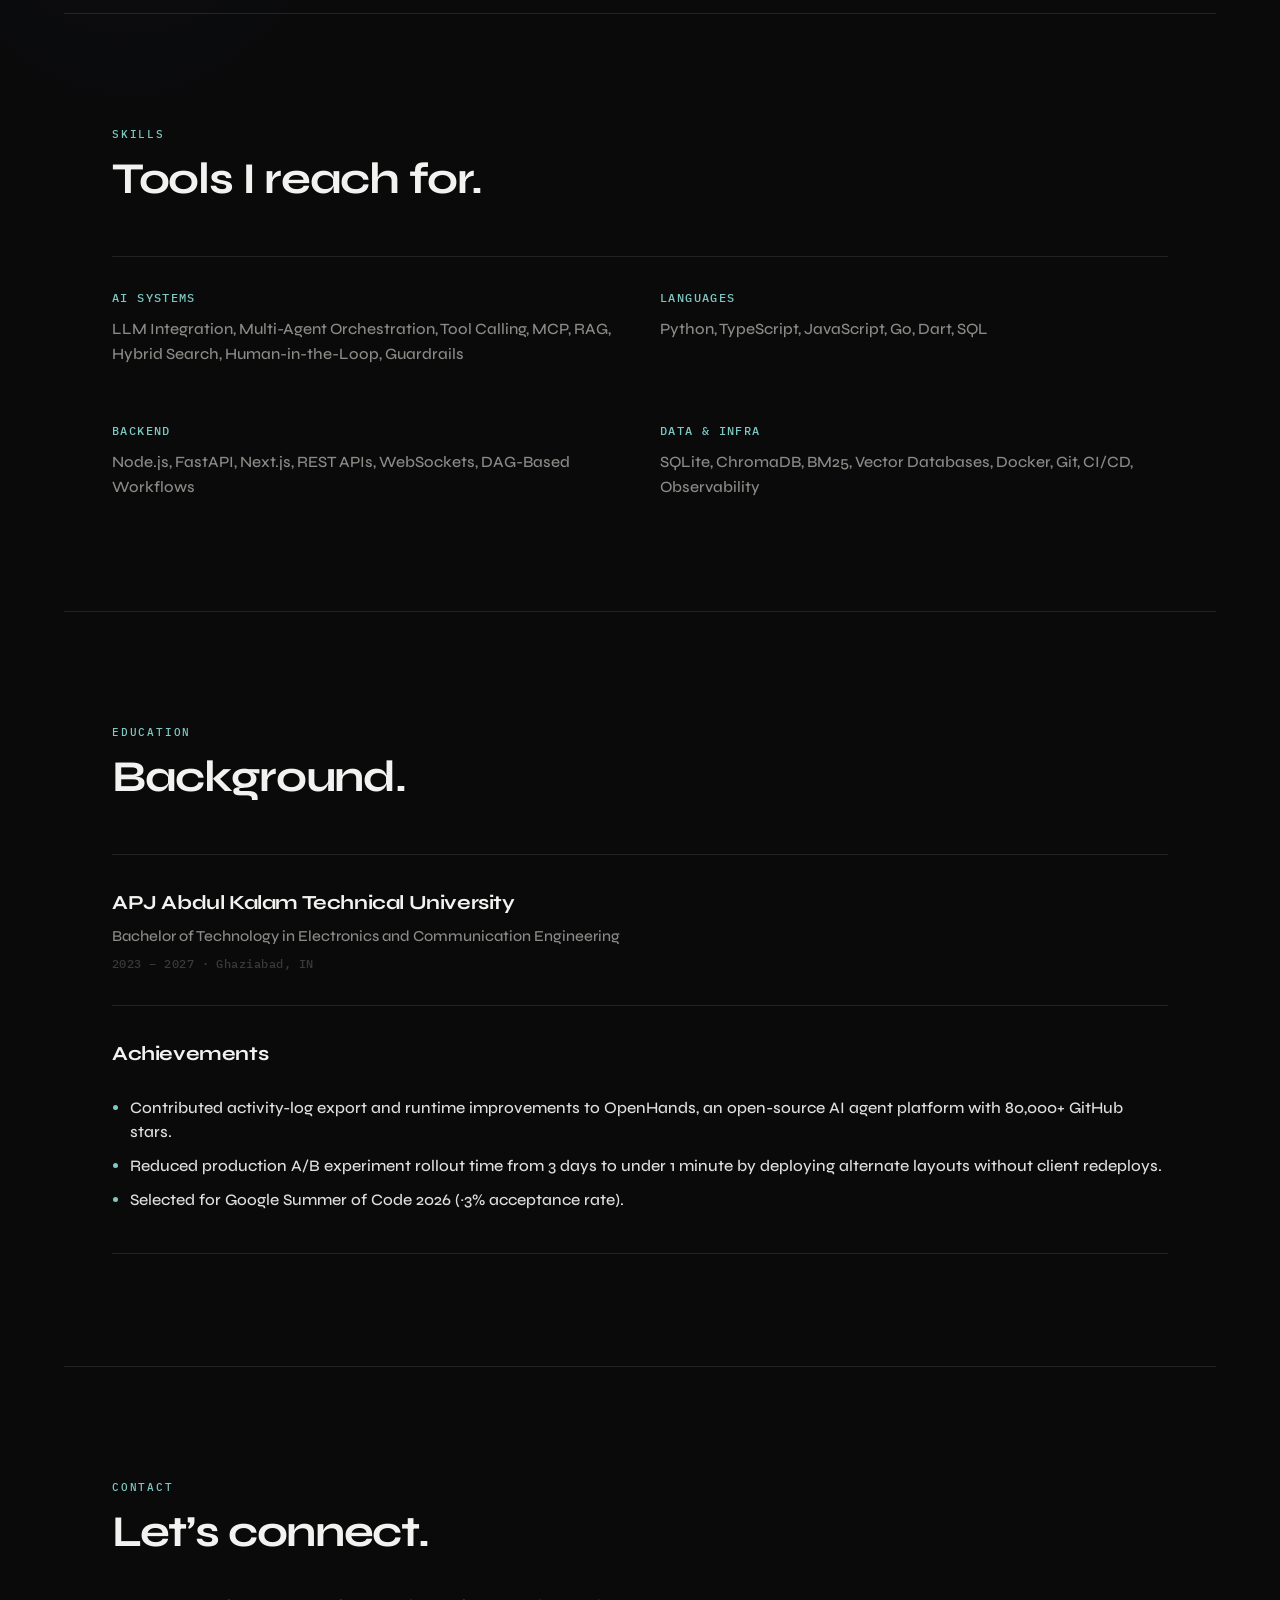
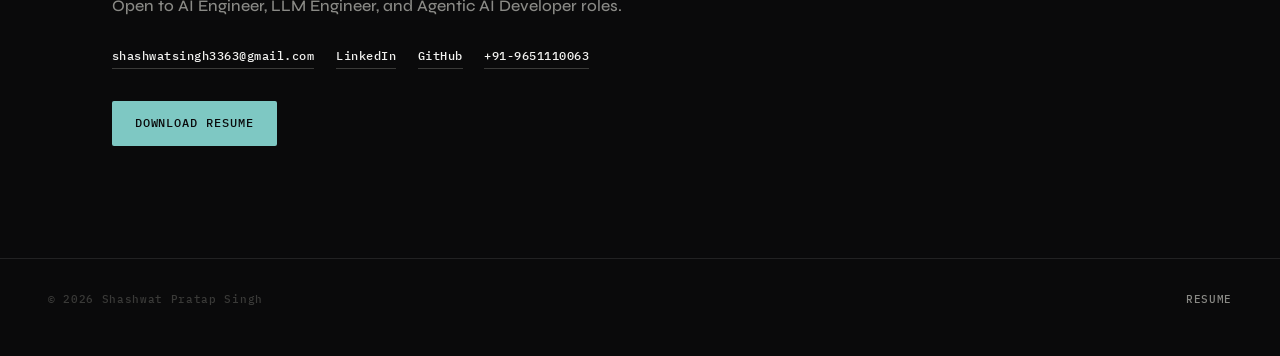
==== commit 0decb58c: "shorten hero copy" ====
--- a/index.html
+++ b/index.html
@@ -77,11 +77,10 @@
       <div class="hero-content">
         <p class="eyebrow">New Delhi · AI Engineer</p>
         <h1 class="brand">Shashwat</h1>
-        <p class="role">Builds LLM-powered developer tools, multi-agent systems, and backend platforms.</p>
+        <p class="role">Builds LLM agents and developer tools.</p>
         <p class="lede">
-          GSoC 2026 (3% acceptance rate). Strong in agent orchestration, tool calling, RAG,
-          hybrid retrieval, and MCP integrations across Python, TypeScript, and Node.js —
-          from AI coding agents to products serving 100K+ users.
+          GSoC 2026. Agents, RAG, and MCP in Python and TypeScript.
+          Shipped to 100K+ users.
         </p>
         <div class="hero-links">
           <a href="mailto:shashwatsingh3363@gmail.com">Email</a>
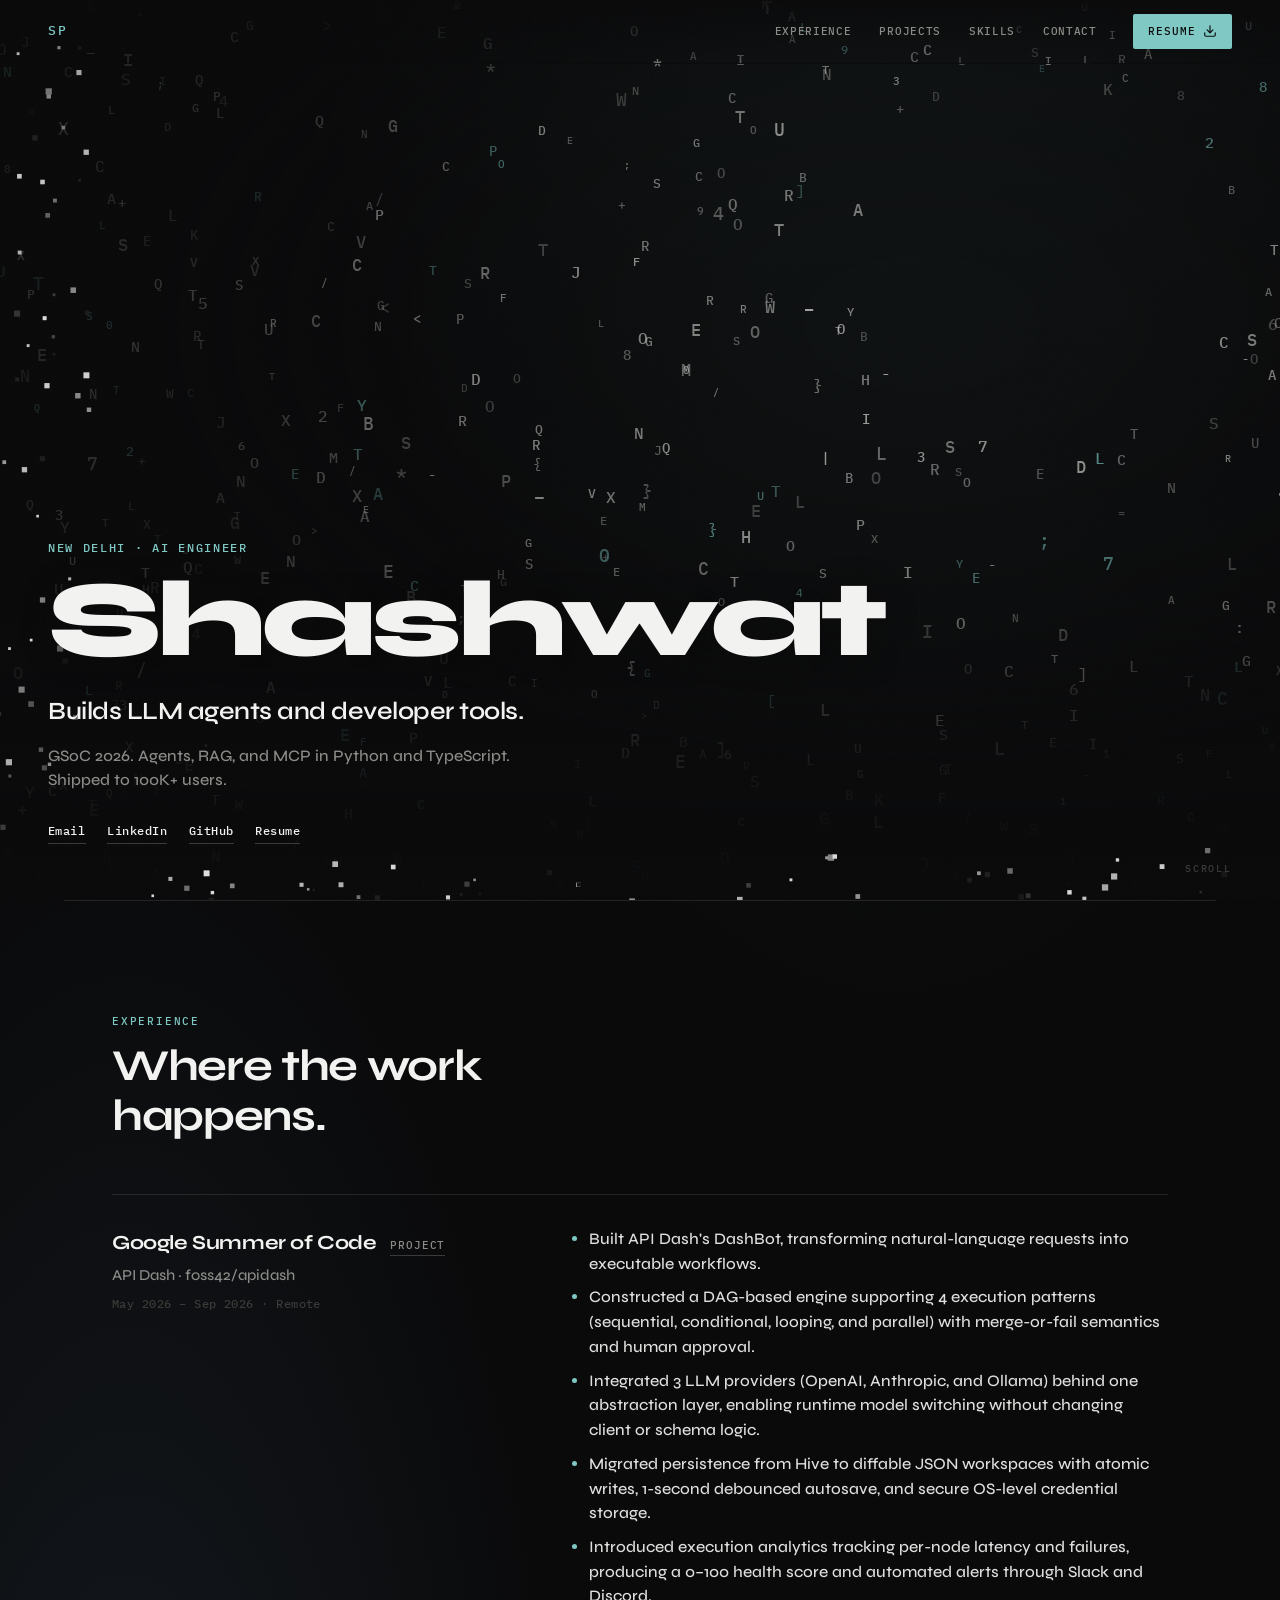
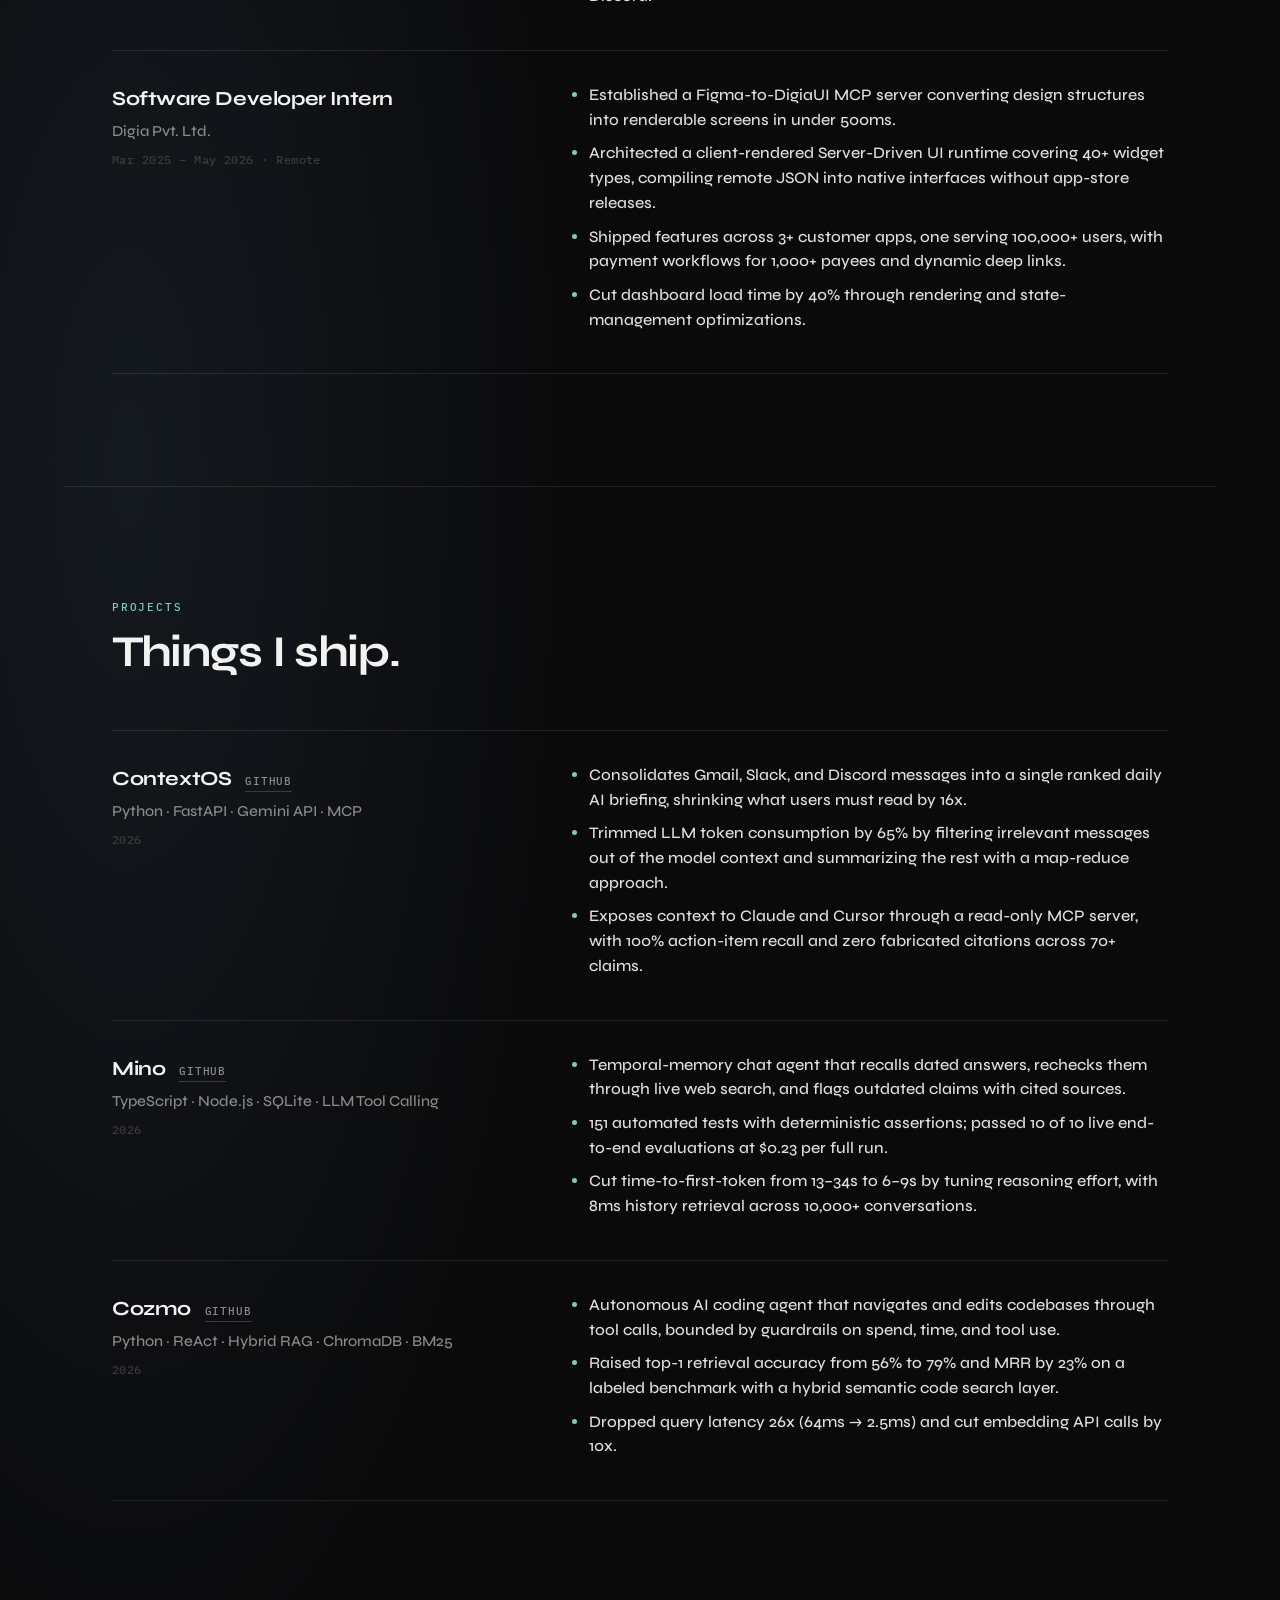
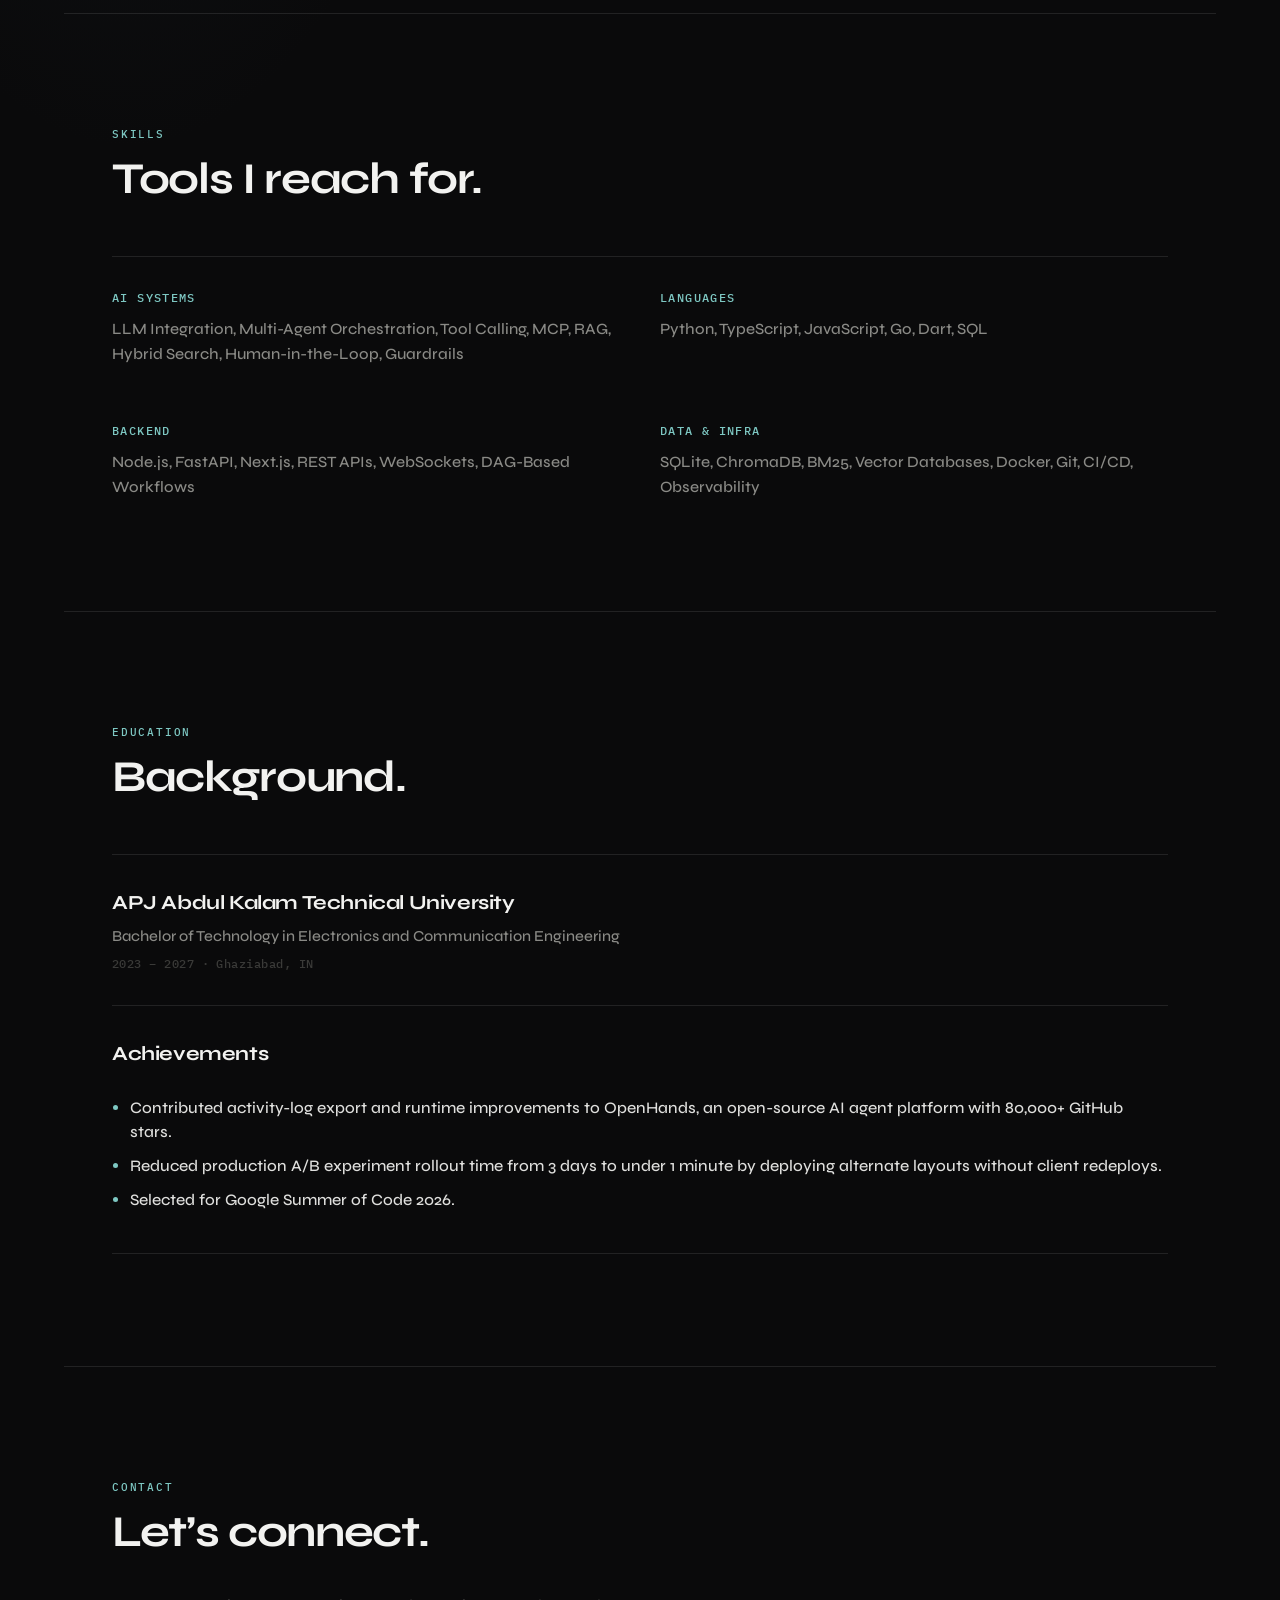
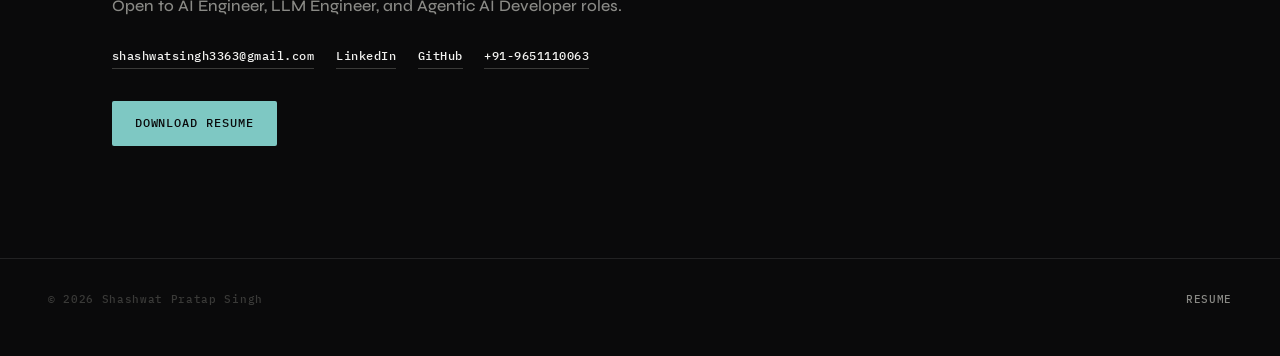
==== commit 49d08934: "remove gsoc acceptance rate" ====
--- a/index.html
+++ b/index.html
@@ -240,7 +240,7 @@
         <ul>
           <li>Contributed activity-log export and runtime improvements to <a href="https://github.com/OpenHands/OpenHands" target="_blank" rel="noopener noreferrer">OpenHands</a>, an open-source AI agent platform with 80,000+ GitHub stars.</li>
           <li>Reduced production A/B experiment rollout time from 3 days to under 1 minute by deploying alternate layouts without client redeploys.</li>
-          <li>Selected for Google Summer of Code 2026 (~3% acceptance rate).</li>
+          <li>Selected for Google Summer of Code 2026.</li>
         </ul>
       </article>
     </section>
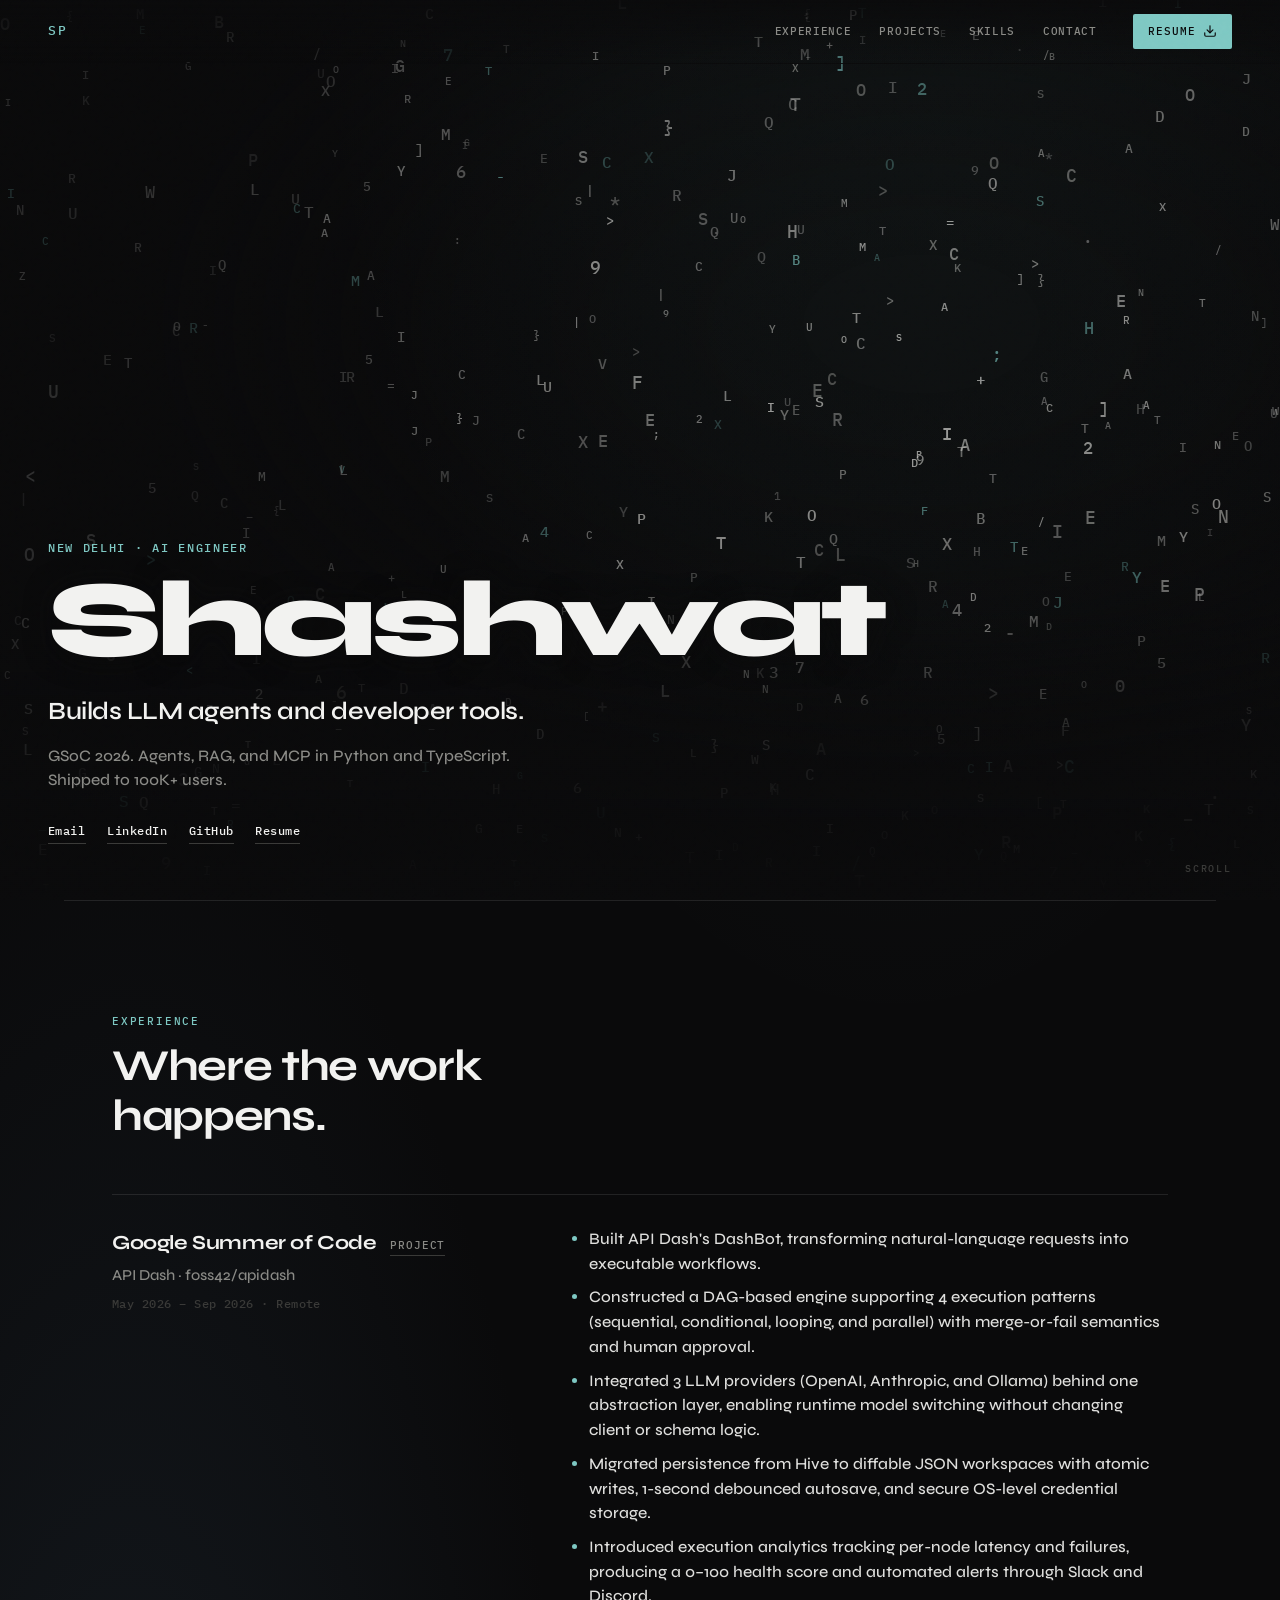
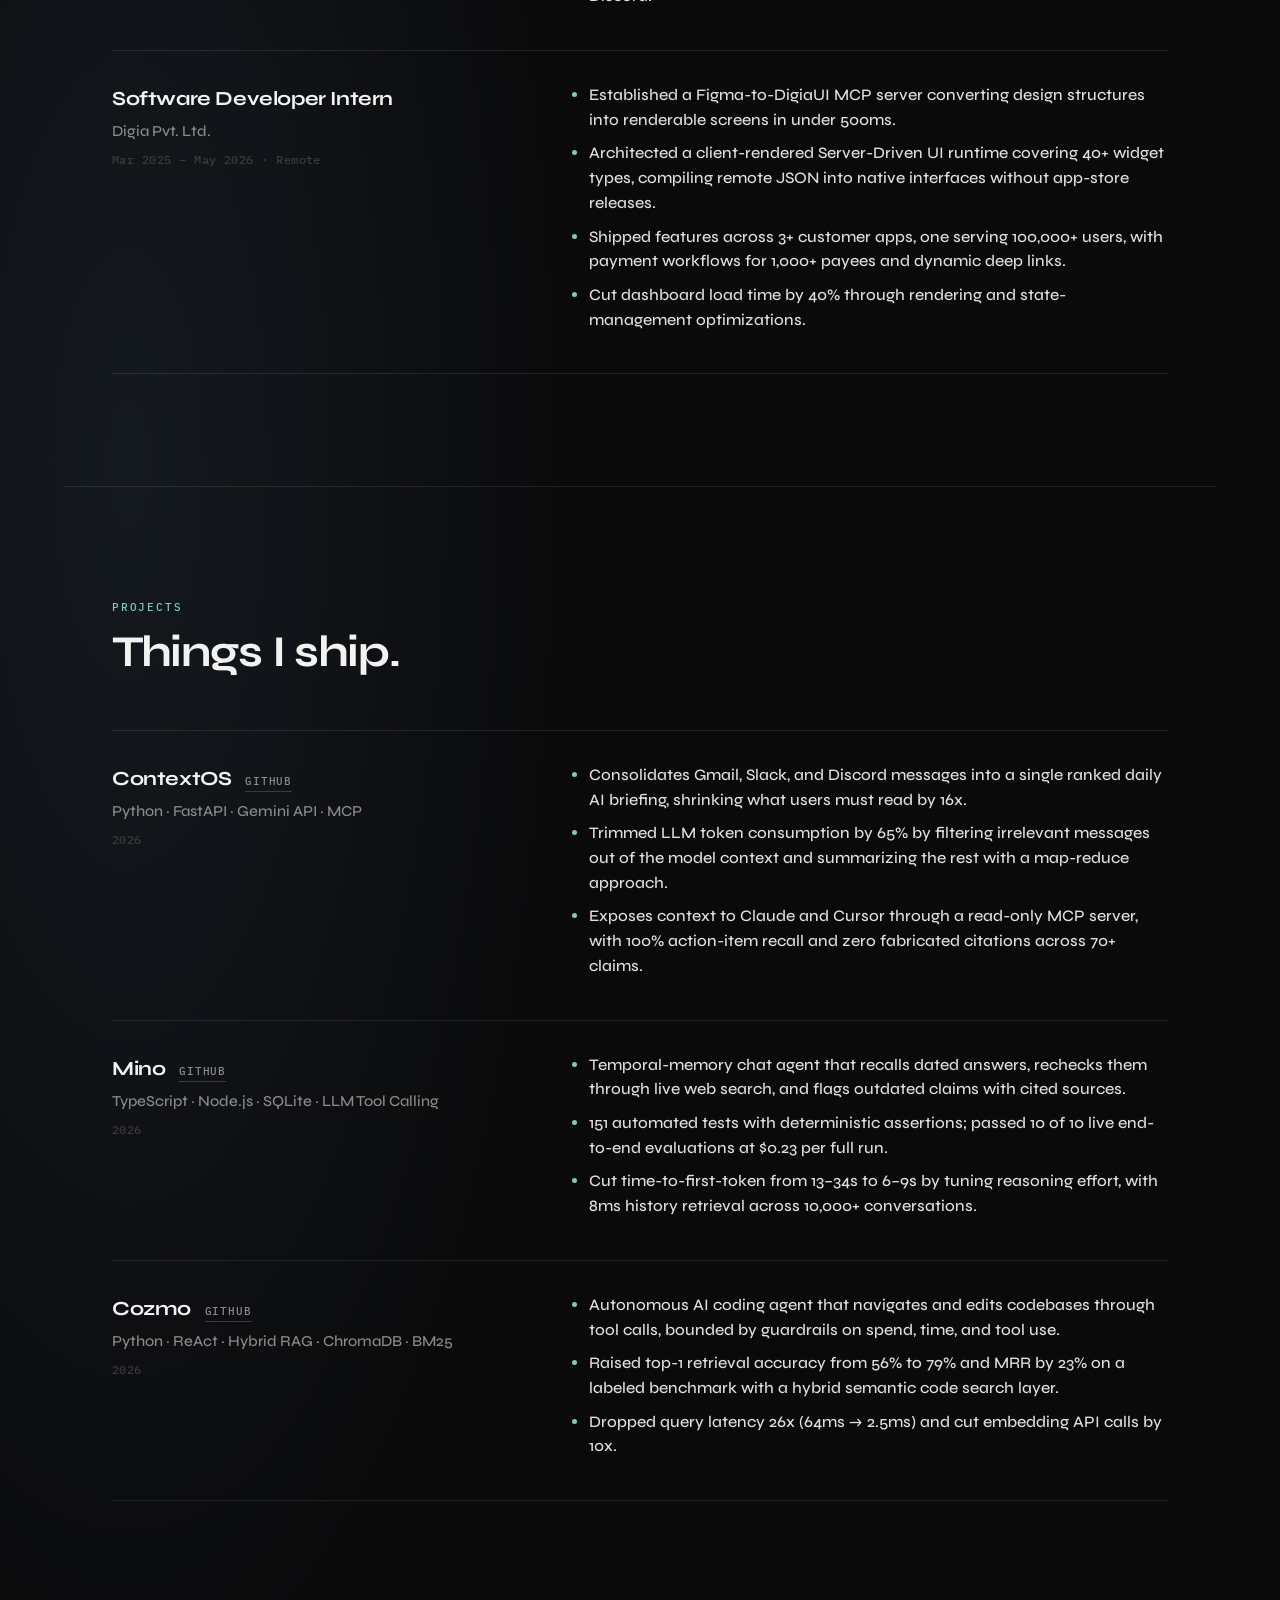
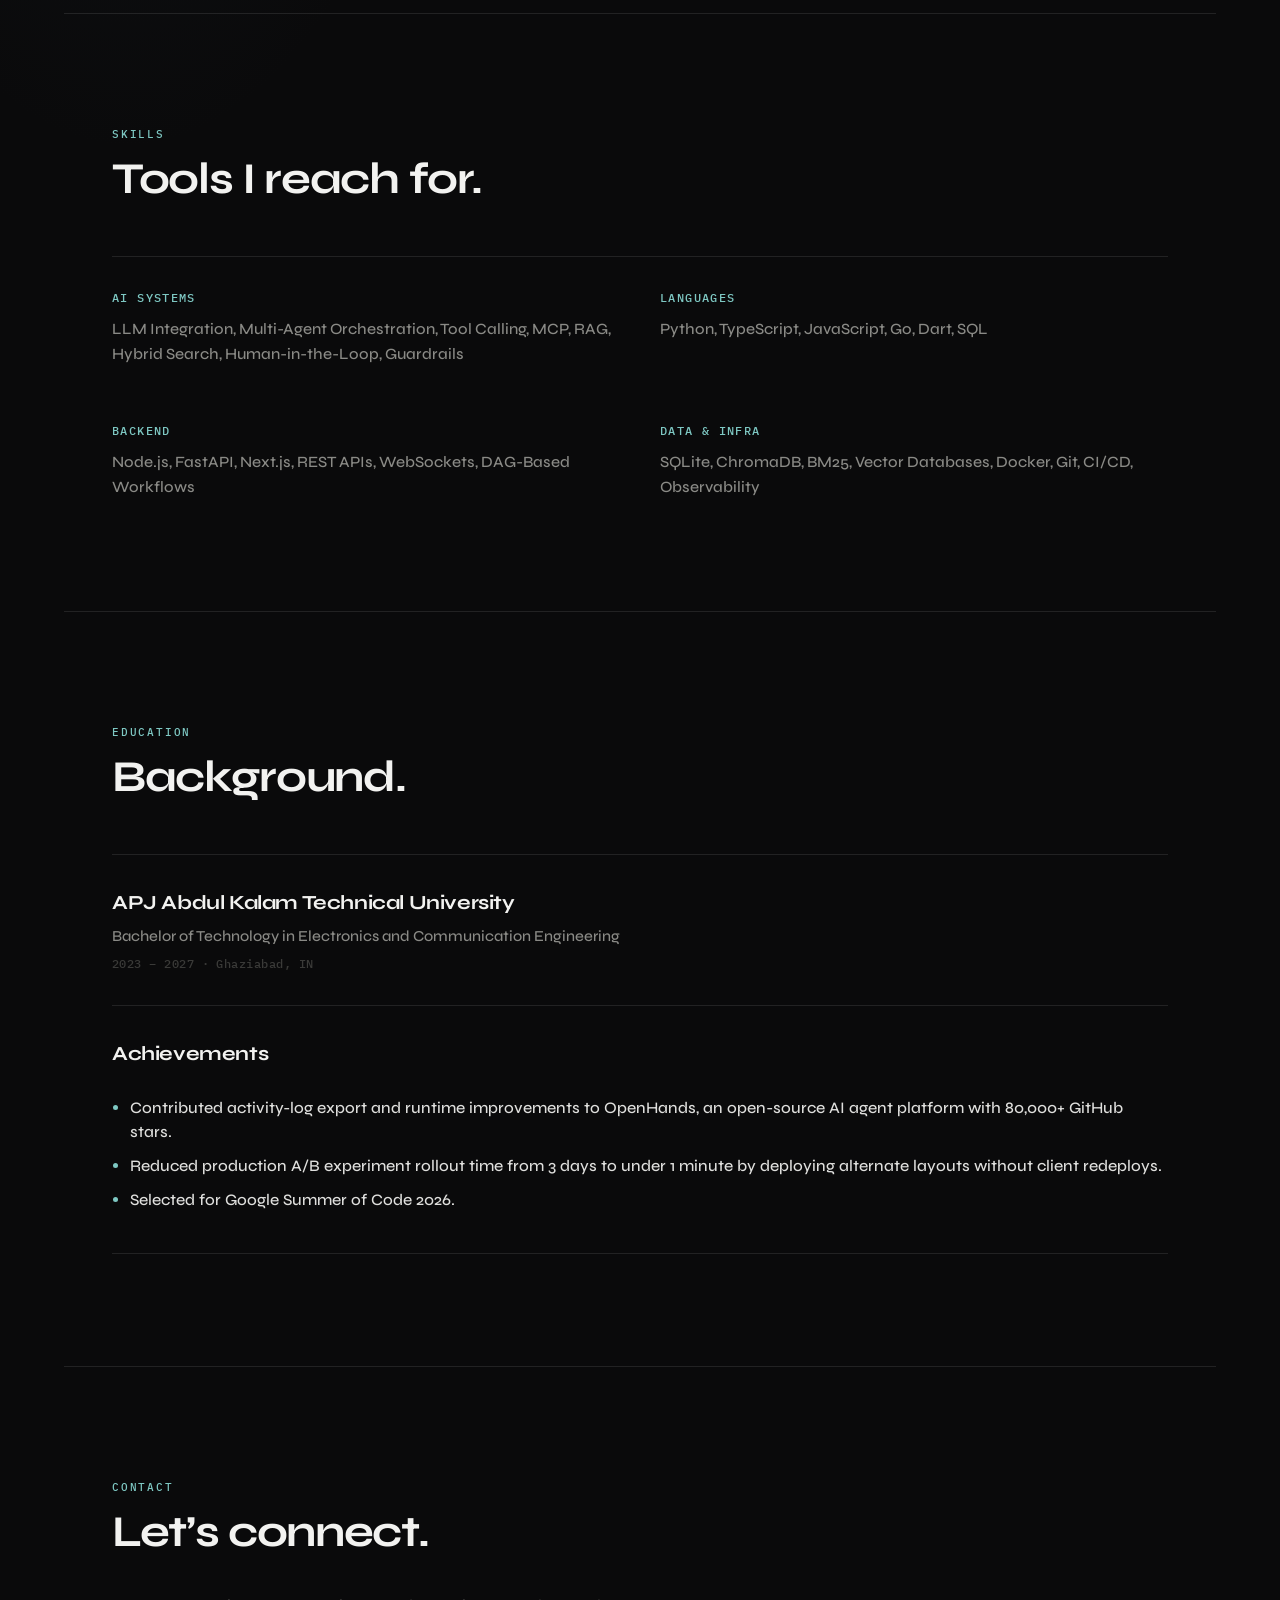
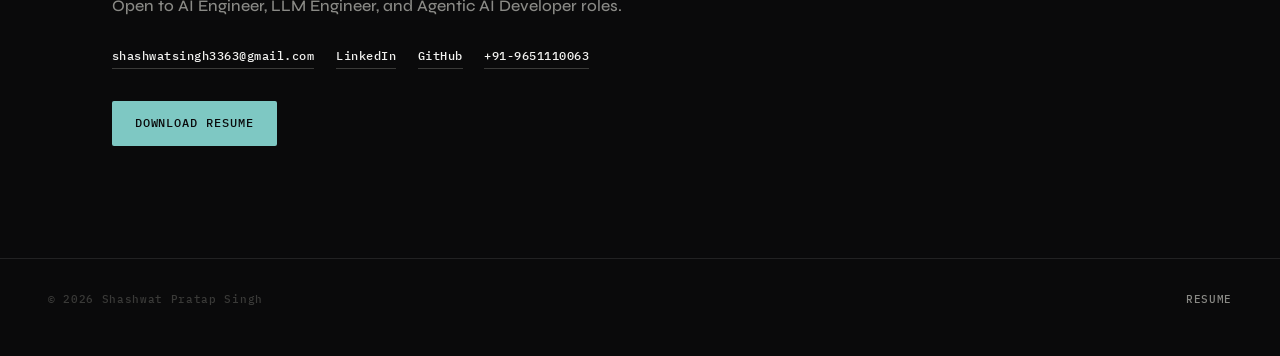
==== commit d28b904c: "remove hero photo" ====
--- a/index.html
+++ b/index.html
@@ -70,9 +70,7 @@
   <main id="main">
     <section class="hero" id="top" aria-label="Introduction">
       <canvas id="letterField" class="letter-field" aria-hidden="true"></canvas>
-      <canvas id="pixelPortrait" class="pixel-field" aria-hidden="true"></canvas>
       <div class="hero-vignette" aria-hidden="true"></div>
-      <div class="hero-portrait" id="heroPortrait" aria-hidden="true"></div>
 
       <div class="hero-content">
         <p class="eyebrow">New Delhi · AI Engineer</p>
--- a/styles.css
+++ b/styles.css
@@ -647,7 +647,7 @@
   }
 
   .hero {
-    justify-content: space-between;
+    justify-content: flex-end;
     align-items: stretch;
     min-height: 100svh;
     height: 100svh;
